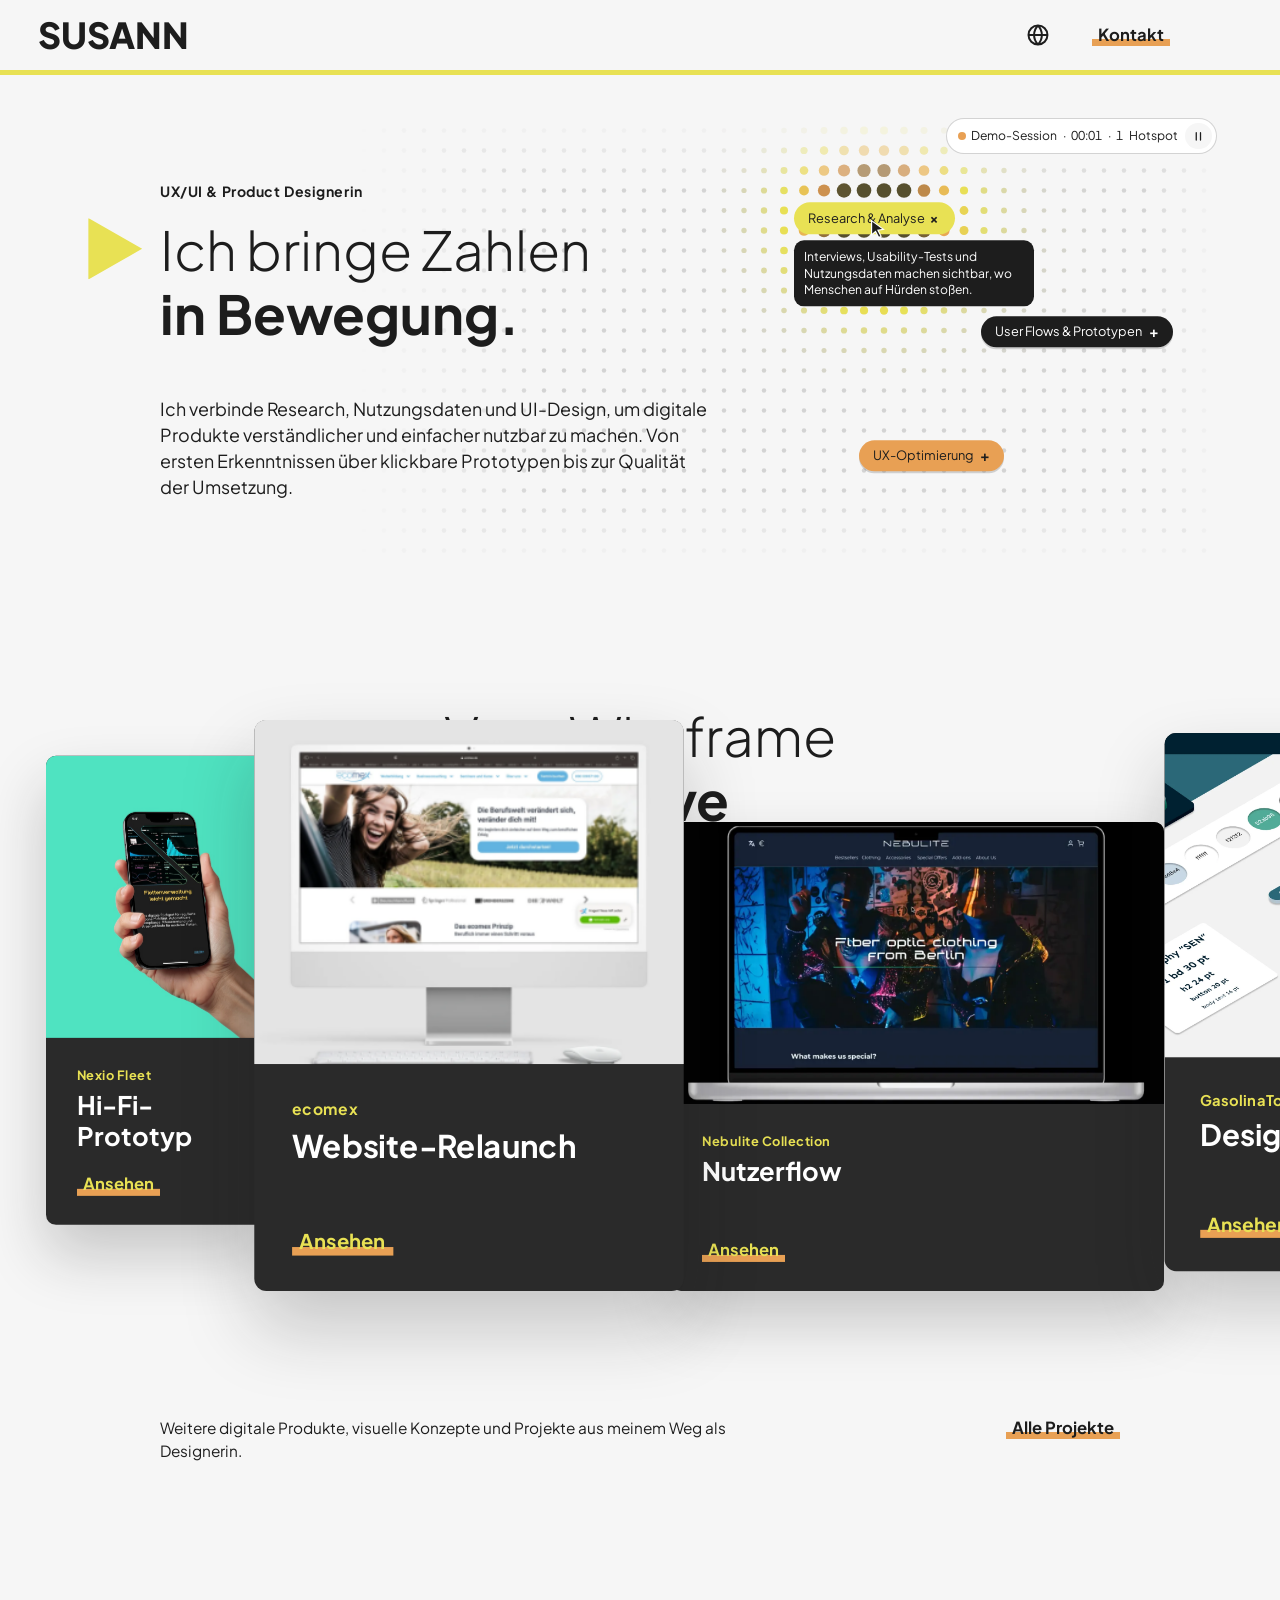
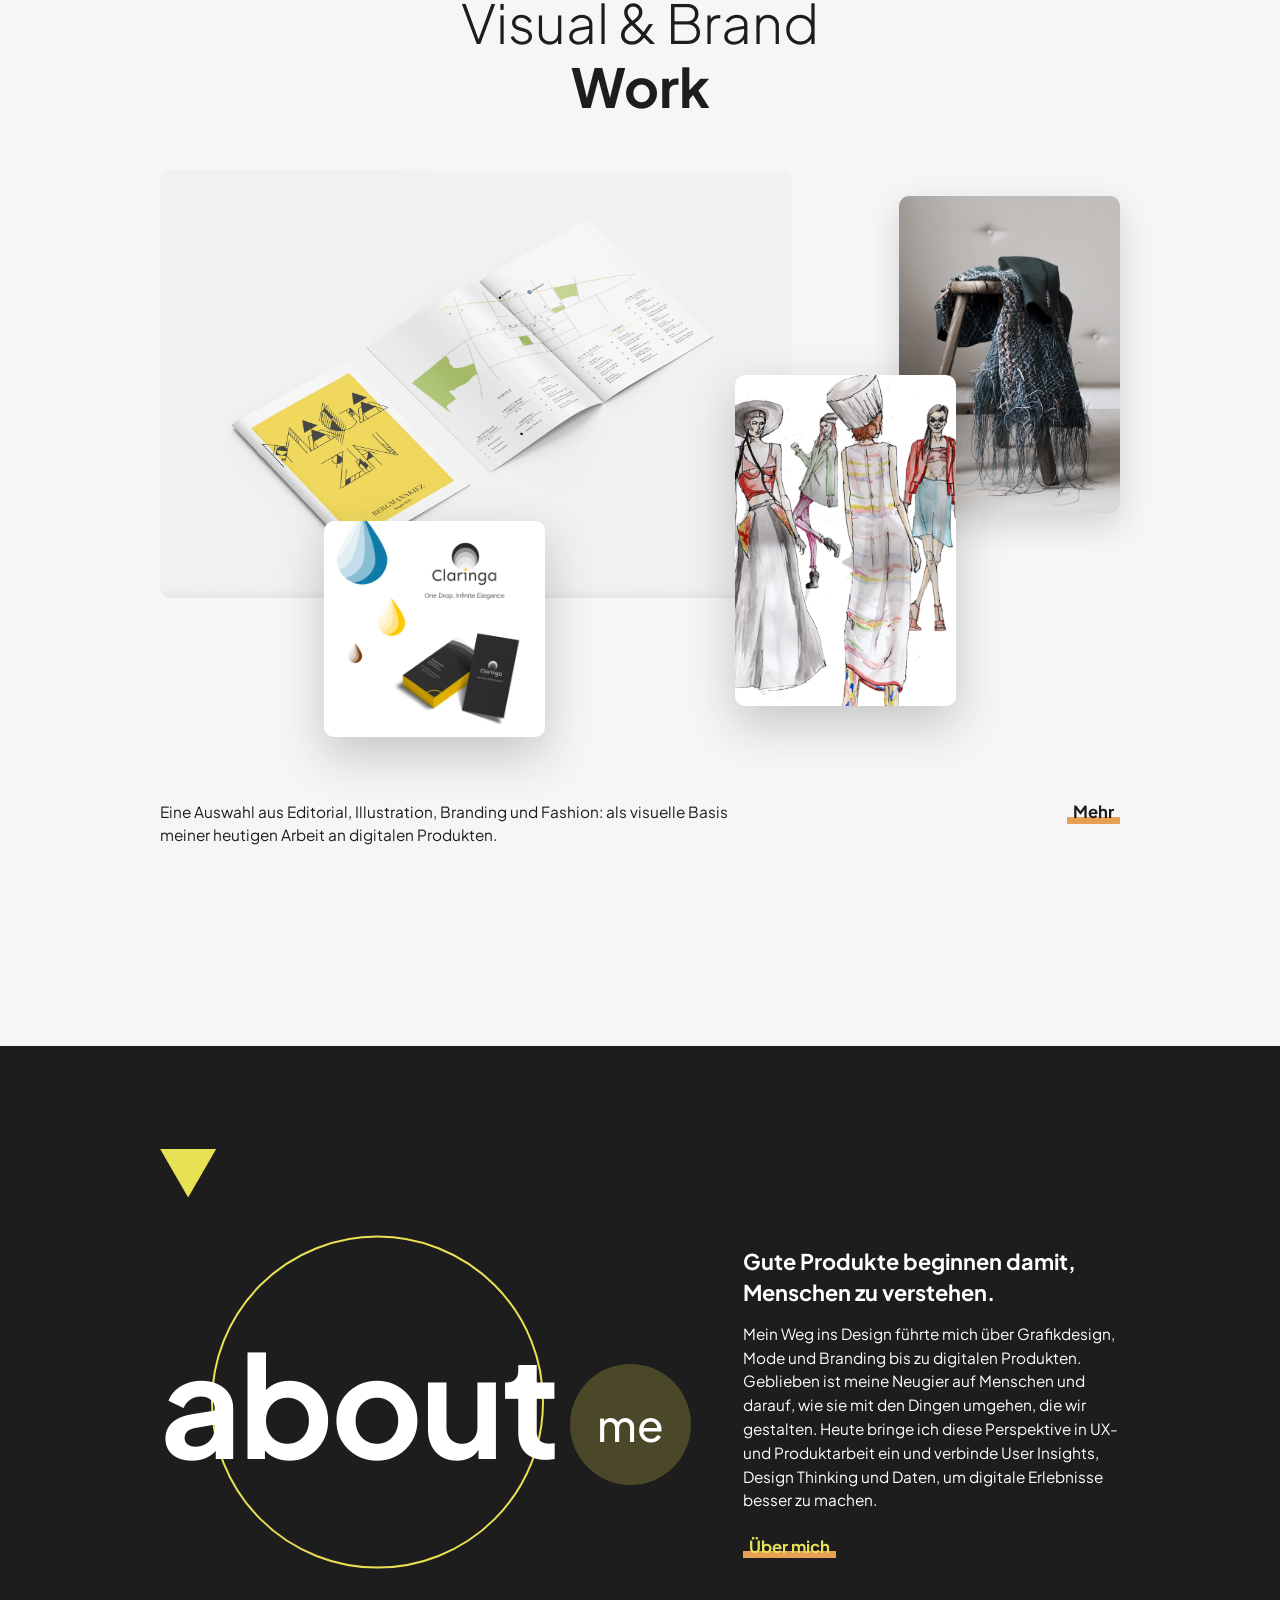
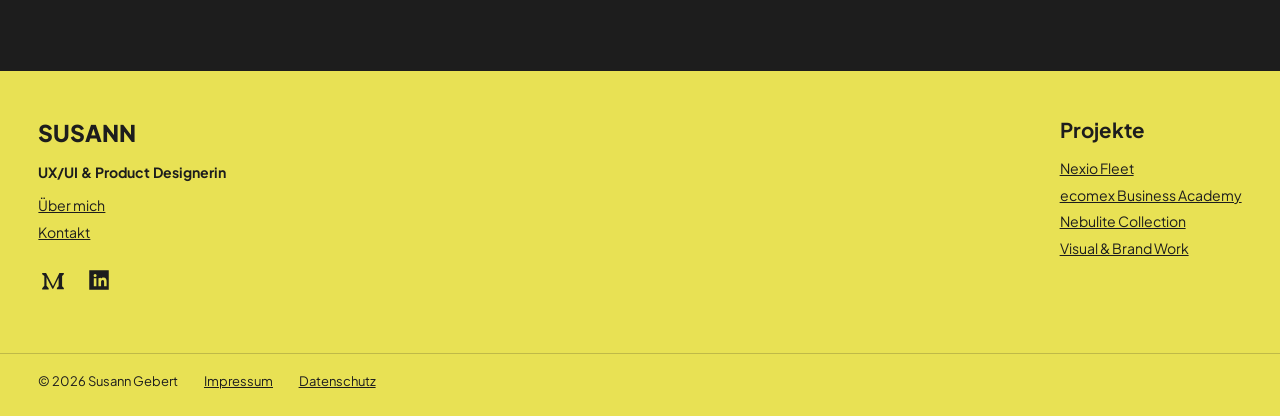
==== index.html @ bb84088d "Berufsbezeichnung: UX/UI & Product Designerin, neuer Hero-Text - "UX & Product Specialist" überall e" ====
<!DOCTYPE html>
<html lang="de">
<head>
<meta charset="utf-8">
<meta name="viewport" content="width=device-width, initial-scale=1, viewport-fit=cover">
<title data-i18n="meta.home.title">Susann Gebert | UX/UI &amp; Product Designerin</title>
<meta name="description" content="Portfolio von Susann Gebert, UX/UI &amp; Product Designerin in Berlin – mit Case Studies zu Research, UX/UI Design, Product Discovery und UX Quality." data-i18n-content="meta.home.desc">
<link rel="canonical" href="https://susanngebert.com/">
<!-- Social Sharing: Open Graph & Twitter Card. Die Texte wechseln mit der Sprache (js/i18n.js, "meta.*").
     Vorschaubild: images/og-image.jpg (Porträt, 1200 × 630 px – das Format, das LinkedIn & Co. erwarten). -->
<meta property="og:type" content="website">
<meta property="og:site_name" content="Susann Gebert">
<meta property="og:locale" content="de_DE" data-i18n-content="meta.locale">
<meta property="og:url" content="https://susanngebert.com/">
<meta property="og:title" content="Susann Gebert | UX/UI &amp; Product Designerin" data-i18n-content="meta.home.title">
<meta property="og:description" content="Portfolio von Susann Gebert, UX/UI &amp; Product Designerin in Berlin – mit Case Studies zu Research, UX/UI Design, Product Discovery und UX Quality." data-i18n-content="meta.home.desc">
<meta property="og:image" content="https://susanngebert.com/images/og-image.jpg">
<meta property="og:image:type" content="image/jpeg">
<meta property="og:image:width" content="1200">
<meta property="og:image:height" content="630">
<meta property="og:image:alt" content="Porträt von Susann Gebert" data-i18n-content="meta.image.alt">
<meta name="twitter:card" content="summary_large_image">
<meta name="twitter:title" content="Susann Gebert | UX/UI &amp; Product Designerin" data-i18n-content="meta.home.title">
<meta name="twitter:description" content="Portfolio von Susann Gebert, UX/UI &amp; Product Designerin in Berlin – mit Case Studies zu Research, UX/UI Design, Product Discovery und UX Quality." data-i18n-content="meta.home.desc">
<meta name="twitter:image" content="https://susanngebert.com/images/og-image.jpg">
<meta name="twitter:image:alt" content="Porträt von Susann Gebert" data-i18n-content="meta.image.alt">
<link rel="icon" href="favicon.svg?v=2" type="image/svg+xml">
<link rel="icon" href="favicon.ico?v=2" sizes="48x48">
<link rel="apple-touch-icon" href="apple-touch-icon.png">
<link rel="stylesheet" href="css/style.css?v=199">
<!-- Besucherstatistik: Umami (ohne Cookies), zählt nur auf susanngebert.com -->
<script defer src="https://cloud.umami.is/script.js" data-website-id="f222214b-0634-4848-a78e-f9d0a3985930" data-domains="susanngebert.com"></script>
</head>
<body>
<!-- Tastatur: erster Tab-Stopp, springt direkt zum Inhalt -->
<a class="skip-link" href="#main"><span data-only="de">Zum Inhalt springen</span><span data-only="en">Skip to content</span></a>

<!-- ================= HEADER ================= -->
<header class="topbar">
  <div class="wrap">
    <a class="logo" href="/">SUSANN</a>
    <div class="meta">
      <div class="lang" data-active="de">
        <button class="lang-toggle" type="button" aria-expanded="false" aria-controls="lang-menu" aria-label="Sprache wählen / Choose language">
          <svg viewBox="0 0 24 24" aria-hidden="true"><circle cx="12" cy="12" r="9.5"/><path d="M2.5 12h19M12 2.5c2.6 2.7 3.9 5.9 3.9 9.5s-1.3 6.8-3.9 9.5M12 2.5C9.4 5.2 8.1 8.4 8.1 12s1.3 6.8 3.9 9.5"/></svg>
        </button>
        <div class="lang-menu" id="lang-menu" hidden>
          <button type="button" data-lang="de" aria-pressed="true">DE</button>
          <button type="button" data-lang="en" aria-pressed="false">EN</button>
        </div>
      </div>
      <a class="meta-link btn-view" href="contact.html" data-i18n="nav.contact">Kontakt</a>
      <button class="burger" type="button" aria-controls="menu" aria-expanded="false" data-i18n-aria="nav.open" aria-label="Menü öffnen">
        <span></span><span></span><span></span>
      </button>
    </div>
  </div>
</header>

<main id="main" tabindex="-1">
  <!-- ================= HERO ================= -->
  <section class="wrap wrap-hero">
    <div class="hero">
      <div class="hero-text">
        <span class="tri-right hero-tri" aria-hidden="true"></span>
        <p class="hero-label" data-i18n="hero.label">UX/UI &amp; Product Designerin</p>
        <h1 class="hero-h1">
          <span class="hero-intro" data-i18n="hero.intro">Ich bringe Zahlen</span>
          <span class="hero-role" data-i18n-html="hero.role">in Bewegung.</span>
        </h1>
        <p class="hero-desc" data-i18n="hero.desc">Ich verbinde Research, Nutzungsdaten und UI-Design, um digitale Produkte verständlicher und einfacher nutzbar zu machen. Von ersten Erkenntnissen über klickbare Prototypen bis zur Qualität der Umsetzung.</p>
      </div>

      <!-- Hero-Grafik: Live-Heatmap mit drei Buttons (was ich mache), Hinweistexte per Hover/Fokus -->
      <figure class="hero-art hero-path hero-heat" id="hero-path">
        <!-- Live-Heatmap (js/hero-heatmap.js): Punkteraster erwärmt sich, wo die Maus verweilt -->
        <div class="hm" aria-hidden="true">
          <canvas></canvas>
          <svg class="hm-ghost" viewBox="0 0 20 24"><path d="M2 2l15 11-7 1.2 4 7.6-3 1.6-4-7.6L2 20z"/></svg>
        </div>
        <div class="hm-hud">
          <span class="hm-hud-text" aria-hidden="true"><span class="hm-rec"></span>
          <span class="hm-live"><span data-only="de">Deine Session · nicht gespeichert</span><span data-only="en">Your session · not stored</span></span><span class="hm-demo"><span data-only="de">Demo-Session</span><span data-only="en">Demo session</span></span>
          · <span class="hm-time">00:00</span> · <span class="hm-spots">0</span> <span class="hm-word">Hotspots</span></span>
          <!-- Demo anhalten / weiter / erneut abspielen (WCAG 2.2.2) -->
          <button class="hm-toggle" type="button">
            <svg class="hm-i-pause" viewBox="0 0 24 24" aria-hidden="true"><path d="M8 5v14M16 5v14"/></svg>
            <svg class="hm-i-play" viewBox="0 0 24 24" aria-hidden="true"><path d="M8 5l11 7-11 7z"/></svg>
            <span class="sr-only hm-l-pause"><span data-only="de">Demo anhalten</span><span data-only="en">Pause demo</span></span>
            <span class="sr-only hm-l-play"><span data-only="de">Demo abspielen</span><span data-only="en">Play demo</span></span>
          </button>
        </div>
        <figcaption>
          <span class="sr-only"><span data-only="de">Interaktive Heatmap, die zeigt, wo sich der Mauszeiger aufhält. Darin drei Bereiche, die beschreiben, was ich mache: Research &amp; Analyse, User Flows &amp; Prototypen, UX-Optimierung.</span><span data-only="en">Interactive heatmap showing where the cursor lingers, with three areas describing what I do: research &amp; analysis, user flows &amp; prototypes, UX optimisation.</span></span>
          <ul class="hp-steps">
            <li data-x=".1" data-y=".22"><button type="button" class="hp-pill" aria-describedby="hp-tip-1"><span data-only="de">Research &amp; Analyse</span><span data-only="en">Research &amp; Analysis</span></button>
              <span class="hp-tip" id="hp-tip-1" role="tooltip"><span data-only="de">Interviews, Usability-Tests und Nutzungsdaten machen sichtbar, wo Menschen auf Hürden stoßen.</span><span data-only="en">Interviews, usability tests and usage data reveal where people run into obstacles.</span></span></li>
            <li data-x=".5" data-y=".48"><button type="button" class="hp-pill" aria-describedby="hp-tip-2"><span data-only="de">User Flows &amp; Prototypen</span><span data-only="en">User Flows &amp; Prototypes</span></button>
              <span class="hp-tip" id="hp-tip-2" role="tooltip"><span data-only="de">Ich übersetze Erkenntnisse in klare Abläufe und klickbare Prototypen, die sich testen lassen.</span><span data-only="en">I turn insights into clear flows and clickable prototypes that can be tested.</span></span></li>
            <li data-x=".24" data-y=".76"><button type="button" class="hp-pill" aria-describedby="hp-tip-3"><span data-only="de">UX-Optimierung</span><span data-only="en">UX Optimisation</span></button>
              <span class="hp-tip" id="hp-tip-3" role="tooltip"><span data-only="de">Ich entwickle gezielte Verbesserungen und prüfe ihre Wirkung mit Feedback und Daten.</span><span data-only="en">I develop targeted improvements and check their impact with feedback and data.</span></span></li>
          </ul>
        </figcaption>
      </figure>
    </div>
  </section>

  <!-- ================= PROJEKTE: Karussell (js/scroll-intro.js) =================
       Ausschnitte aus allen Projekten, gemischt nach Format und Reifegrad (Wireframe, Prototyp, live).
       Alle Bilder gleich hoch, die Breite folgt dem Format: sm-tall (App), sm-mid, sm-wide (Website, Dashboard).
       Die Karten kommen versetzt herein und richten sich beim Scrollen in einer Linie aus,
       danach erscheinen die Pfeile links und rechts der Überschrift. Ganze Karte führt zur Case Study (js/main.js).
       Videos (videos/*.mp4, ohne Ton) laufen mit Maus beim Hovern, auf Touch-Geräten solange die Karte zu sehen ist; die übrigen Standbilder werden nach und nach durch Loops ersetzt. -->
  <section class="sm" aria-labelledby="sm-title">
    <div class="sm-top">
      <button class="sm-btn sm-prev" type="button"><span class="sr-only"><span data-only="de">Zurück</span><span data-only="en">Back</span></span></button>
      <h2 class="sm-head" id="sm-title">
        <span class="si-light"><span data-only="de">Vom Wireframe</span><span data-only="en">From wireframe</span></span>
        <span class="si-strong"><span data-only="de">bis live</span><span data-only="en">to live</span></span>
      </h2>
      <button class="sm-btn sm-next" type="button"><span class="sr-only"><span data-only="de">Weiter</span><span data-only="en">Next</span></span></button>
    </div>
    <ul class="sm-track" aria-label="Projekte" data-i18n-aria="more.list">
      <!-- 1 Nexio: App, hifi -->
      <li class="sm-tile sm-tall">
        <img class="sm-pic" src="images/nexio-outcome.jpg" width="1637" height="1125" loading="lazy" style="object-position:53% 50%" alt="Hand hält ein Smartphone mit dem Nexio-Onboarding-Screen „Flottenverwaltung leicht gemacht“" data-i18n-alt="sm.nexioApp">
        <div class="sm-body">
          <p class="sm-eyebrow">Nexio Fleet</p>
          <h3><span data-only="de">Hi-Fi-Prototyp</span><span data-only="en">Hi-fi prototype</span></h3>
          <a class="btn-view" href="cs-nexio.html" data-i18n="cta.view">Ansehen</a>
        </div>
      </li>
      <!-- 2 ecomex: Website-Relaunch, live -->
      <li class="sm-tile sm-mid">
        <img class="sm-pic" src="images/ecomex-relaunch-after.webp" width="1500" height="1200" loading="lazy" data-wipe="images/ecomex-relaunch-before.webp" alt="ecomex-Website auf einem Monitor: die alte Seite verwandelt sich Pixel für Pixel in die neue" data-i18n-alt="sm.ecomexWeb">
        <div class="sm-body">
          <p class="sm-eyebrow">ecomex</p>
          <h3><span data-only="de">Website-Relaunch</span><span data-only="en">Website relaunch</span></h3>
          <a class="btn-view" href="ecomex.html" data-i18n="cta.view">Ansehen</a>
        </div>
      </li>
      <!-- 3 Nebulite: Flow Startseite → Produkt (später Video) -->
      <li class="sm-tile sm-wide">
        <video class="sm-pic" src="videos/nebulite-flow.mp4" poster="videos/nebulite-flow.webp" width="1280" height="816" muted loop playsinline preload="none" aria-label="Klick durch den neuen Nebulite-Shop: von der Startseite über die Kategorie zur Produktseite" data-i18n-aria="sm.nebuliteFlow"></video>
        <div class="sm-body">
          <p class="sm-eyebrow">Nebulite Collection</p>
          <h3><span data-only="de">Nutzerflow</span><span data-only="en">User flow</span></h3>
          <a class="btn-view" href="cs-e-commerce.html" data-i18n="cta.view">Ansehen</a>
        </div>
      </li>
      <!-- 4 GasolinaToday: Designsystem -->
      <li class="sm-tile sm-mid">
        <img class="sm-pic" src="images/gasolina-style-tile.webp" width="2000" height="1153" loading="lazy" style="object-position:62% 50%" alt="Style Tile des GasolinaToday-Designsystems: Farben, Typografie, Buttons und Navigation" data-i18n-alt="sm.gasolinaDs">
        <div class="sm-body">
          <p class="sm-eyebrow">GasolinaToday</p>
          <h3><span data-only="de">Designsystem</span><span data-only="en">Design system</span></h3>
          <a class="btn-view" href="cs-mobile-app.html" data-i18n="cta.view">Ansehen</a>
        </div>
      </li>
      <!-- 5 Nexio: Dashboard, Frühkonzept -->
      <li class="sm-tile sm-wide">
        <img class="sm-pic" src="images/nexio-dashboard-canvas.webp" width="1022" height="584" loading="lazy" alt="Frühes Dashboard-Konzept für Nexio: verknüpfte Frames und Flows im Prototyping-Tool" data-i18n-alt="sm.nexioDash">
        <div class="sm-body">
          <p class="sm-eyebrow">Nexio Fleet</p>
          <h3><span data-only="de">Dashboard-Konzept</span><span data-only="en">Dashboard concept</span></h3>
          <a class="btn-view" href="cs-nexio.html" data-i18n="cta.view">Ansehen</a>
        </div>
      </li>
      <!-- 6 Airbnb: Papierprototyp (später Video) -->
      <li class="sm-tile sm-mid">
        <video class="sm-pic" src="videos/airbnb-paper.mp4" poster="videos/airbnb-paper.webp" width="1280" height="720" muted loop playsinline preload="none" style="object-position:58% 50%" aria-label="Test mit dem Papierprototyp des Airbnb-Dashboards: eine neue Ansicht wird über das Dashboard gelegt" data-i18n-aria="sm.airbnbPaper"></video>
        <div class="sm-body">
          <p class="sm-eyebrow">Airbnb Earnings</p>
          <h3><span data-only="de">Papierprototyp</span><span data-only="en">Paper prototype</span></h3>
          <a class="btn-view" href="cs-dashboard.html" data-i18n="cta.view">Ansehen</a>
        </div>
      </li>
      <!-- 7 ecomex: 60-Sekunden-Bewerbung (Funnel) -->
      <li class="sm-tile sm-tall">
        <video class="sm-pic" src="videos/ecomex-funnel.mp4" poster="videos/ecomex-funnel.webp" width="704" height="1590" muted loop playsinline preload="none" style="object-position:50% 66%" aria-label="Klickprototyp der 60-Sekunden-Bewerbung: Eigenschaften wählen, Danke-Seite, Termin buchen" data-i18n-aria="sm.ecomexFunnel"></video>
        <div class="sm-body">
          <p class="sm-eyebrow">ecomex</p>
          <h3><span data-only="de">Bewerbungs&shy;funnel</span><span data-only="en">Application funnel</span></h3>
          <a class="btn-view" href="ecomex.html" data-i18n="cta.view">Ansehen</a>
        </div>
      </li>
      <!-- 8 Nebulite: vorher / nachher -->
      <li class="sm-tile sm-mid">
        <img class="sm-pic" src="images/nebulite-product-page.webp" width="1498" height="989" loading="lazy" alt="Nebulite-Produktseite vorher und nachher auf je zwei Laptops" data-i18n-alt="sm.nebuliteBA">
        <div class="sm-body">
          <p class="sm-eyebrow">Nebulite Collection</p>
          <h3><span data-only="de">Vorher-Nachher</span><span data-only="en">Before &amp; after</span></h3>
          <a class="btn-view" href="cs-e-commerce.html" data-i18n="cta.view">Ansehen</a>
        </div>
      </li>
      <!-- Bewerbungsradar kommt hier als letzte Karte dazu, sobald das Projekt live ist -->
    </ul>
    <!-- Weg zu allen Projekten: als Zeile unter der Reihe (wie bei Visual & Brand Work), damit man ihn nicht erst am Ende des Karussells findet -->
    <div class="vw-foot sm-foot">
      <p data-i18n="cur.desc">Weitere digitale Produkte, visuelle Konzepte und Projekte aus meinem Weg als Designerin.</p>
      <a class="btn-view" href="all-projects.html" data-i18n="cta.all">Alle Projekte</a>
    </div>
  </section>

  <!-- ================= VISUAL & BRAND ================= -->
  <section class="wrap" id="work-projects">
    <div class="indent">
      <h2 class="sm-head sec-brand-head">
        <span class="si-light">Visual &amp; Brand</span>
        <span class="si-strong">Work</span>
      </h2>

      <!-- Collage wie auf der Seite "Visual & Brand Work": überlappende Bilder, je eines pro Bereich.
           Beim Hovern/Fokus hebt sich das Bild und die Bezeichnung erscheint (Touch: immer sichtbar). Jedes Bild führt zum passenden Abschnitt. -->
      <div class="vw">
        <div class="vc">
          <a class="vc-i vc-1" href="visual-brand-work.html#vb-s1">
            <img src="images/magazine-hero.webp?v=2" width="2000" height="1355" loading="lazy" alt="Modemagazin „Bergmannkiez“: Cover und aufgeklappte Doppelseite mit Stadtplan" data-i18n-alt="vb.magHero">
            <span class="vc-label"><span class="vc-no">01</span><span data-only="de">Editorial &amp; Print</span><span data-only="en">Editorial &amp; print</span></span>
          </a>
          <a class="vc-i vc-2" href="visual-brand-work.html#vb-s2">
            <img src="images/claringa-brand.webp" width="2000" height="1952" loading="lazy" alt="Claringa: Markenauftritt mit Logo, Visitenkarten und Bildwelt">
            <span class="vc-label"><span class="vc-no">02</span><span data-only="de">Marke &amp; Verpackung</span><span data-only="en">Brand &amp; packaging</span></span>
          </a>
          <a class="vc-i vc-3" href="visual-brand-work.html#vb-s3">
            <img src="images/hub-hero.webp" width="1200" height="1723" loading="lazy" alt="HUB: geknüpfte Jacke über einem Holzhocker" data-i18n-alt="vb.hubStool">
            <span class="vc-label"><span class="vc-no">03</span><span data-only="de">Mode, Material &amp; Konzept</span><span data-only="en">Fashion, material &amp; concept</span></span>
          </a>
          <a class="vc-i vc-4" href="visual-brand-work.html#vb-s4">
            <img src="images/sketch-four-looks.webp" width="600" height="900" loading="lazy" alt="Farbige Modezeichnungen von vier Looks" data-i18n-alt="vb.skFour">
            <span class="vc-label"><span class="vc-no">04</span><span data-only="de">Illustration &amp; Exploration</span><span data-only="en">Illustration &amp; exploration</span></span>
          </a>
        </div>
        <div class="vw-foot">
          <p data-i18n="brand.desc">Eine Auswahl aus Editorial, Illustration, Branding und Fashion: als visuelle Basis meiner heutigen Arbeit an digitalen Produkten.</p>
          <a class="btn-view" href="visual-brand-work.html" data-i18n="cta.more">Mehr</a>
        </div>
      </div>
    </div>
  </section>

  <!-- ================= ABOUT ================= -->
  <section class="about">
    <div class="wrap">
      <span class="tri-down about-tri" aria-hidden="true"></span>
      <div class="about-box">
      <div class="about-mark">
        <div class="about-word" aria-label="about me">
          <span class="ring" aria-hidden="true"></span>
          <span class="a" aria-hidden="true">about</span>
          <span class="me" aria-hidden="true">me</span>
        </div>
      </div>
      <div class="about-text">
        <h3 data-i18n="about.head">Gute Produkte beginnen damit, Menschen zu verstehen.</h3>
        <p data-i18n="about.desc">Mein Weg ins Design führte mich über Grafikdesign, Mode und Branding bis zu digitalen Produkten. Geblieben ist meine Neugier auf Menschen und darauf, wie sie mit den Dingen umgehen, die wir gestalten. Heute bringe ich diese Perspektive in UX- und Produktarbeit ein und verbinde User Insights, Design Thinking und Daten, um digitale Erlebnisse besser zu machen.</p>
        <a class="btn-view" href="about.html" data-i18n="cta.about">Über mich</a>
      </div>
      </div>
    </div>
  </section>
</main>

<!-- ================= FOOTER ================= -->
<footer class="footer">
  <div class="wrap">
    <div>
      <div class="name">SUSANN</div>
      <div class="role" data-i18n="hero.label">UX/UI &amp; Product Designerin</div>
      <ul class="small footer-nav">
        <li><a href="about.html" data-i18n="footer.about">Über mich</a></li>
        <li><a href="contact.html" data-i18n="footer.contact">Kontakt</a></li>
      </ul>
      <div class="social">
        <a href="https://medium.com/@susann.gebert" target="_blank" rel="noopener" data-umami-event="Medium-Klick" aria-label="Medium">
          <svg viewBox="0 0 24 24"><path d="M2 5.5h3.6l6.4 12.2L17.9 5.5H22v1.2l-1.6 1.5v9.6l1.6 1.5v1.2h-6.4v-1.2l1.6-1.5V9.9l-5 10.1h-.8L6 9.4v7.9l2 2.2v1.2H2v-1.2l2-2.2V8.3L2 6.7z"/></svg>
        </a>
        <a href="https://www.linkedin.com/in/susann-gebert-11679b240" target="_blank" rel="noopener" data-umami-event="LinkedIn-Klick" aria-label="LinkedIn">
          <svg viewBox="0 0 24 24"><path d="M3 3h18v18H3zm4.2 7.3v7.5h2.4v-7.5zm1.2-3.8a1.4 1.4 0 1 0 0 2.8 1.4 1.4 0 0 0 0-2.8zm3.1 3.8v7.5h2.4v-3.9c0-1 .2-2 1.5-2s1.3 1.2 1.3 2.1v3.8H19v-4.3c0-2.1-.5-3.7-2.9-3.7-1.2 0-2 .6-2.3 1.2v-1z" fill-rule="evenodd"/></svg>
        </a>
      </div>
    </div>
    <div>
      <h2 data-i18n="projects.title">Projekte</h2>
      <ul class="small">
        <li><a href="cs-nexio.html">Nexio Fleet</a></li>
        <li><a href="ecomex.html">ecomex Business Academy</a></li>
        <li><a href="cs-e-commerce.html">Nebulite Collection</a></li>
        <li><a href="visual-brand-work.html">Visual &amp; Brand Work</a></li>
      </ul>
    </div>
  </div>
  <div class="wrap footer-legal">
    <span>© 2026 Susann Gebert</span>
    <a href="impressum.html" data-i18n="footer.imprint">Impressum</a>
    <a href="datenschutz.html" data-i18n="footer.privacy">Datenschutz</a>
  </div>
</footer>

<!-- ================= BURGER-MENÜ ================= -->
<div class="menu" id="menu" role="dialog" aria-modal="true" aria-label="Navigation">
  <svg class="menu-deco" viewBox="0 0 1280 728" preserveAspectRatio="xMidYMid slice" aria-hidden="true">
    <g fill="none" stroke="rgba(255,255,255,.35)" stroke-width="3">
      <circle cx="205" cy="200" r="580"/>
      <circle cx="165" cy="284" r="110"/>
      <polygon points="876,622 928,622 902,666"/>
    </g>
    <circle cx="218" cy="315" r="20" fill="rgba(255,255,255,.35)"/>
    <defs>
      <pattern id="dotp" width="36" height="36" patternUnits="userSpaceOnUse">
        <circle cx="12" cy="12" r="6" fill="rgba(255,255,255,.35)"/>
      </pattern>
    </defs>
    <rect x="0" y="433" width="144" height="236" fill="url(#dotp)"/>
  </svg>
  <div class="menu-top">
    <a class="menu-logo" href="/">SUSANN</a>
    <button class="menu-close" type="button">
      <span data-i18n="nav.close">Schließen</span>
      <svg viewBox="0 0 40 40" aria-hidden="true"><path d="M4 4l32 32M36 4L4 36" stroke="#1D1D1D" stroke-width="3.5"/></svg>
    </button>
  </div>
  <nav class="menu-nav">
    <div class="menu-row">
      <a href="/" aria-current="page"><span class="menu-no" aria-hidden="true">01</span><span data-i18n="menu.home">Home</span></a>
      <a href="all-projects.html"><span class="menu-no" aria-hidden="true">02</span><span data-i18n="menu.work">Projekte</span></a>
    </div>
    <div class="menu-row">
      <a href="visual-brand-work.html"><span class="menu-no" aria-hidden="true">03</span><span data-i18n="menu.visual">Visual &amp; Brand Work</span></a>
    </div>
    <div class="menu-row">
      <a href="about.html"><span class="menu-no" aria-hidden="true">04</span><span data-i18n="menu.about">Über mich</span></a>
      <a href="contact.html"><span class="menu-no" aria-hidden="true">05</span><span data-i18n="menu.contact">Kontakt</span></a>
    </div>
  </nav>
</div>

<script src="js/i18n.js?v=162"></script>
<script src="js/main.js?v=151"></script>
<script src="js/hero-heatmap.js?v=16"></script>
<script src="js/scroll-intro.js?v=24"></script>
</body>
</html>
---- css/style.css ----
/* Plus Jakarta Sans – variable Schrift, deckt die Stärken 200–800 ab (SIL Open Font License, siehe fonts/PlusJakartaSans-OFL.txt) */
@font-face{font-family:'Plus Jakarta Sans';src:url('../fonts/PlusJakartaSans-Variable.woff2') format('woff2'),url('../fonts/PlusJakartaSans-VariableFont_wght.ttf') format('truetype');font-weight:200 800;font-style:normal;font-display:swap}
/* =========================================================
   DESIGN TOKENS – hier änderst du Farben, Schrift & Maße
   ========================================================= */
:root{
  --bright-yellow:#E8E154;
  --light-black:#1D1D1D;
  --bg:#F6F6F6;
  --grey:#D3D3D3;
  --light-blue:#54BDE8;
  --orange:#E8A054;
  --dark-yellow:#E8C054;
  --white:#FFFFFF;
  --olive:#4A4829;           /* Kreis hinter "me" */

  --font:'Plus Jakarta Sans',system-ui,-apple-system,'Segoe UI',sans-serif;

  --hero-w:90%;              /* Breite Hero-Bereich */
  --content-w:75%;           /* Breite Inhalt ab "Projekte" */
  --side:clamp(16px,3vw,48px);
  --indent:15%;              /* linker Einzug der Inhalte (HEY-Spalte) */
  --radius:10px;
  --gap:clamp(16px,1.8vw,24px);
  --line:5px;                /* Stärke der gelben Linien */
  --line-sec:3px;            /* Linie unter Section-Überschriften dünner, damit gezeichnete Linien (data-scribble) der Akzent bleiben */

  color-scheme:light;
  box-sizing:border-box;
  padding-top:env(safe-area-inset-top,0px);
  padding-bottom:env(safe-area-inset-bottom,0px);
  background:var(--bg);
}
html{scroll-padding-top:calc(env(safe-area-inset-top,0px) + 90px);scroll-behavior:smooth}
*,*::before,*::after{box-sizing:inherit;margin:0;padding:0}
body{background:var(--bg);color:var(--light-black);font-family:var(--font);font-size:18px;line-height:1.45;-webkit-font-smoothing:antialiased;overflow-x:clip}
html{overflow-x:clip}
img{max-width:100%;display:block}
a{color:inherit}
button{font:inherit;color:inherit;background:none;border:0;cursor:pointer}
/* "Zum Inhalt springen": unsichtbar, bis jemand mit Tab darauf landet */
.skip-link{position:fixed;left:12px;top:12px;z-index:200;padding:10px 16px;border-radius:6px;background:var(--light-black);color:var(--white);font-weight:700;text-decoration:none;transform:translateY(calc(-100% - 24px))}
.skip-link:focus{transform:none}
main:focus,main:focus-visible{outline:none;box-shadow:none}   /* Sprungziel – bekommt Fokus nur programmatisch, kein Rahmen um den ganzen Inhalt */
/* Fokus (nur Tastatur): innen dunkler Ring, außen gelber – sichtbar auf hellem Grund, auf Gelb und auf Schwarz (WCAG 1.4.11) */
:focus-visible{outline:3px solid var(--bright-yellow);outline-offset:2px;box-shadow:0 0 0 2px var(--light-black);border-radius:2px}

.wrap{width:var(--content-w);margin:0 auto}
.wrap-hero{width:var(--hero-w)}
.indent{margin-left:0}   /* Inhalt zentriert: gleiche Abstände links & rechts */

/* ---------- Dreiecke ---------- */
.tri-right{width:clamp(34px,5.5vw,80px);height:clamp(38px,6.3vw,92px);background:var(--bright-yellow);clip-path:polygon(0 0,100% 50%,0 100%);flex:none}
.tri-down{width:clamp(20px,2.5vw,36px);height:clamp(17px,2.2vw,31px);background:var(--bright-yellow);clip-path:polygon(0 0,100% 0,50% 100%);flex:none}

/* ---------- Header / Meta-Navi ---------- */
.topbar{position:sticky;top:0;z-index:50;border-bottom:var(--line) solid var(--bright-yellow);background:var(--bg);padding-top:env(safe-area-inset-top,0px);margin-top:calc(-1 * env(safe-area-inset-top,0px))}
.topbar .wrap{width:auto;padding:0 clamp(16px,3vw,40px);display:flex;align-items:center;justify-content:space-between;height:clamp(60px,5.5vw,80px)}
.logo{font-weight:900;font-size:clamp(24px,2.8vw,40px);letter-spacing:-.01em;text-decoration:none}
.meta{display:flex;align-items:center;gap:clamp(28px,3vw,48px)}
.meta-link{font-size:clamp(14px,1.2vw,18px);text-decoration:none}
.meta-link:hover{text-decoration:underline}
.meta-link.btn-view{color:var(--light-black);align-self:center}   /* "Kontakt" als View-Button */
.meta-link.btn-view:hover{text-decoration:none}
.burger{width:clamp(28px,2.6vw,38px);height:clamp(22px,2vw,28px);display:flex;flex-direction:column;justify-content:space-between;padding:4px 0}
.burger span{display:block;height:3px;background:var(--light-black)}

/* Sprachumschalter */
/* Sprachwahl: Globus-Icon, Klick öffnet DE / EN */
.lang{position:relative;display:flex}
.lang-toggle{display:grid;place-items:center;width:clamp(28px,2.4vw,36px);height:clamp(28px,2.4vw,36px);color:var(--light-black);border-radius:50%;transition:background .2s ease}
.lang-toggle:hover,.lang-toggle[aria-expanded="true"]{background:rgba(29,29,29,.08)}
.lang-toggle svg{width:78%;height:78%;fill:none;stroke:currentColor;stroke-width:2}   /* ca. 2,25px am Desktop */
.lang-menu{position:absolute;top:calc(100% + 10px);right:50%;transform:translateX(50%);display:flex;flex-direction:column;gap:2px;background:var(--light-black);border-radius:var(--radius);padding:8px;box-shadow:0 12px 32px rgba(29,29,29,.2);z-index:60}
.lang-menu[hidden]{display:none}
.lang-menu button{position:relative;min-width:72px;padding:8px 14px 8px 28px;text-align:left;font-size:clamp(14px,1.1vw,16px);color:var(--white);border-radius:6px}
.lang-menu button:hover,.lang-menu button:focus-visible{background:rgba(255,255,255,.1)}
/* gewählte Sprache: gelbes Dreieck davor */
.lang-menu button[aria-pressed="true"]::before{content:"";position:absolute;left:12px;top:50%;width:.5em;height:.6em;background:var(--bright-yellow);clip-path:polygon(0 0,100% 50%,0 100%);transform:translateY(-50%)}

/* ---------- Hero ---------- */
/* 1. Spalte = Abstand zwischen Hero-Breite (90 %) und Inhaltsbreite (75 %) → Text bündig mit der Linie unter "Projekte" */
.hero{display:grid;grid-template-columns:7.5vw minmax(0,1fr) minmax(0,.8fr);grid-template-areas:". text art";align-items:center;padding:clamp(60px,6.95vw,100px) 0 clamp(20px,3vw,48px)}   /* oben ca. 100px Luft (Desktop) */
.hero-text{grid-area:text;align-self:end;position:relative;padding-right:clamp(16px,3vw,48px)}
/* Gelbes Dreieck links vor dem Text, zeigt auf "Ich bin Susann" */
.hero-h1{position:relative;font-weight:inherit}
.hero-label{font-size:clamp(13px,1.1vw,16px);line-height:1.4;font-weight:700;letter-spacing:.04em;margin-bottom:clamp(10px,1.2vw,18px)}
/* Dreieck steht vor dem Label im HTML; am Desktop absolut auf Höhe von "Ich bin Susann" (Label-Höhe + Abstand + halbe Zeile) */
.hero-tri{position:absolute;right:calc(100% + clamp(10px,1.4vw,20px));top:calc(clamp(13px,1.1vw,16px) * 1.4 + clamp(10px,1.2vw,18px) + clamp(26px,4.2vw,60px) * .6);transform:translateY(-50%);width:clamp(28px,4.2vw,60px);height:clamp(32px,4.8vw,69px)}
.hero-intro{display:block;font-weight:300;font-size:clamp(26px,4.2vw,60px);line-height:1.2}
/* feste Höhe + kein Umbruch → kein Layout Shift bei unterschiedlich langen Begriffen */
.hero-role{display:block;font-weight:700;font-size:clamp(26px,4.2vw,60px);line-height:1.2}
.hero-desc{font-size:clamp(16px,1.4vw,21px);max-width:44ch;margin-top:50px}   /* Abstand Tipp-Animation → Text */
.hero-art{grid-area:art;width:100%;height:auto;max-width:620px;justify-self:end}
/* Porträt + Linie im Hero (js/hero-path.js): Figur im Kreis, Linie läuft herum, Labels mit Hinweistext */
.hero-path{position:relative;margin:0;aspect-ratio:720/680;overflow:visible;max-width:700px}
.hero-path>svg{display:block;width:100%;height:100%;overflow:visible}
.hp-sun{fill:var(--bright-yellow)}
#hp-dots circle{fill:var(--light-black)}
.hp-line{fill:none;stroke:var(--light-black);stroke-width:3;stroke-linecap:round;stroke-linejoin:round;stroke-dasharray:1 99999}
.hp-pen{fill:var(--bright-yellow);stroke:var(--light-black);stroke-width:2.5}
.hp-steps{list-style:none;position:absolute;inset:0;font-size:clamp(11px,1vw,15px);visibility:hidden}
.hero-path.is-ready .hp-steps{visibility:visible}
.hp-steps li{position:absolute;left:0;transform:translateY(-50%) scale(.6);opacity:0;transition:opacity .3s,transform .45s cubic-bezier(.3,1.6,.5,1);outline:none;z-index:1}
.hp-steps li.is-on{opacity:1;transform:translateY(-50%)}
.hp-pill{display:flex;align-items:center;gap:.5em;white-space:nowrap;padding:.5em 1.1em;border-radius:999px;background:var(--bright-yellow);color:var(--light-black);cursor:help;transition:box-shadow .2s}
/* kleines "+" signalisiert: hier gibt es mehr zu lesen; dreht sich beim Aufklappen zum "×" */
.hp-pill::after{content:"+";font-weight:700;font-size:1.15em;line-height:1;transition:transform .25s}
.hp-steps li:is(:hover,:focus-within,.is-peek,.is-open):not(.is-dismissed) .hp-pill::after{transform:rotate(45deg)}
.hp-steps li:nth-child(2) .hp-pill{background:var(--light-black);color:var(--white)}
.hp-steps li:nth-child(3) .hp-pill{background:var(--orange)}
.hp-steps li:hover .hp-pill{box-shadow:0 0 0 2px var(--light-black)}
/* Hinweistext: klappt unter dem Label auf, auf der rechten Seite rechtsbündig */
.hp-tip{position:absolute;top:calc(100% + 8px);left:0;width:max-content;max-width:min(240px,60vw);padding:.7em .9em;border-radius:var(--radius);background:var(--light-black);color:var(--white);font-size:.95em;line-height:1.35;white-space:normal;opacity:0;transform:translateY(-4px);pointer-events:none;transition:opacity .2s,transform .2s}
.hp-steps li[data-side="right"] .hp-tip{left:auto;right:0}
.hp-steps li[data-v="up"] .hp-tip{top:auto;bottom:calc(100% + 8px);transform:translateY(4px)}
.hp-steps li:is(:hover,:focus-within,.is-peek,.is-open){z-index:4}   /* offener Hinweistext liegt über dem Session-Label (z-index 3) */
.hp-steps li:is(:hover,:focus-within,.is-peek,.is-open):not(.is-dismissed) .hp-tip{opacity:1;transform:none}   /* .is-open = angetippt (Touch), .is-dismissed = mit Esc geschlossen */
@media (prefers-reduced-motion:reduce){.hp-steps li,.hp-tip{transition:none}}

/* Live-Heatmap im Hero (js/hero-heatmap.js): runde Punktefläche innerhalb der Linie, Session-Label unten links */
.hero-path>svg{pointer-events:none}
.hm{position:absolute;left:19.4%;top:13.2%;width:66.7%;height:70.6%;border-radius:50%;overflow:hidden}
.hm canvas{display:block;width:100%;height:100%}
.hm-ghost{position:absolute;left:0;top:0;width:16px;height:19px;margin:-2px 0 0 -2px;fill:var(--light-black);stroke:var(--white);stroke-width:1.5;pointer-events:none;z-index:5;transition:opacity .4s}
/* Variante ohne Kreis: Raster füllt die ganze Fläche, Labels sind Buttons darin */
.hero-heat .hm{left:0;top:0;width:100%;height:100%;border-radius:0;overflow:visible;pointer-events:none}   /* left/width setzt js/hero-heatmap.js, damit das Raster hinter die Überschrift reicht */
.hero-heat .hm-hud{left:auto;right:0;top:0;bottom:auto;z-index:3}   /* Session-Label + Play/Pause oben rechts */
.hero:has(.hero-heat){padding-top:clamp(28px,3.4vw,52px)}   /* Startseite: Hero höher, damit unten Luft bis zu den angeschnittenen Projektkarten bleibt */
.hero:has(.hero-heat) .hero-text{align-self:center}   /* Überschrift mittig zur Heatmap statt unten bündig → rutscht nach oben */
.hero-heat .hp-steps{pointer-events:none}   /* Liste deckt die ganze Fläche ab – nur die Buttons selbst sind klickbar, sonst wäre der Pause-Knopf verdeckt */
.hero-heat .hp-steps li{pointer-events:auto}
.hero:has(.hero-heat) .hero-text{z-index:1}   /* Überschrift liegt über dem Raster */
.hero-heat .hp-pill{box-shadow:0 2px 0 rgba(29,29,29,.18);transition:box-shadow .2s,transform .15s}
.hero-heat .hp-steps li.is-pressed .hp-pill{transform:translateY(2px);box-shadow:0 0 0 rgba(29,29,29,.18)}
.hm-hud{position:absolute;left:0;bottom:2%;display:flex;align-items:center;gap:.6em;padding:.3em .35em .3em .9em;border-radius:999px;background:var(--white);box-shadow:0 0 0 1px var(--grey);font-size:clamp(11px,.95vw,14px);white-space:nowrap;font-variant-numeric:tabular-nums}
.hm-rec{width:8px;height:8px;border-radius:50%;background:var(--orange);animation:hm-pulse 1.4s ease-in-out infinite}
@keyframes hm-pulse{50%{opacity:.25}}
.hm-hud-text{display:flex;align-items:center;gap:.45em}
/* Pause/Play: nur das Icon + Label zum aktuellen Zustand; Aufnahmepunkt pulsiert nur, solange etwas läuft */
.hm-toggle{display:grid;place-items:center;width:2.2em;height:2.2em;border-radius:50%;background:var(--bg);flex:none}
.hm-toggle:hover{background:var(--grey)}
.hm-toggle svg{width:1.05em;height:1.05em;fill:none;stroke:var(--light-black);stroke-width:2.4;stroke-linecap:round;stroke-linejoin:round}
.hm-toggle .hm-i-play path{fill:var(--light-black)}
.hm-toggle>*{display:none}
.hero-heat:not([data-demo="paused"]):not([data-demo="done"]) :is(.hm-i-pause,.hm-l-pause),
.hero-heat:is([data-demo="paused"],[data-demo="done"]) :is(.hm-i-play,.hm-l-play){display:block}
.hero-heat:is([data-demo="paused"],[data-demo="done"]):not(.is-live) .hm-rec{animation:none;opacity:.35}
.hm-live{display:none}
.is-live .hm-live{display:inline}
.is-live .hm-demo{display:none}
@media (prefers-reduced-motion:reduce){.hm-rec{animation:none}.hm-toggle{display:none}}

/* Blindzeichnung im Hero (js/hero-draw.js): eine Linie, Kamera fährt mit, Stationen als Label unten links */
.hero-draw{position:relative;margin:0;aspect-ratio:1400/1320}
.hero-draw>svg{display:block;width:100%;height:100%;overflow:hidden}
.hd-line{fill:none;stroke:var(--light-black);stroke-width:7;stroke-linecap:round;stroke-linejoin:round}
.hd-pen{fill:var(--bright-yellow);stroke:var(--light-black);stroke-width:4;transition:opacity .4s}
.hero-draw.is-done .hd-pen{opacity:0}
.hd-steps{list-style:none;position:absolute;left:0;top:0;height:2.4em;font-size:clamp(12px,1vw,15px)}
.hd-steps li{position:absolute;left:0;top:0;display:flex;align-items:center;gap:.6em;white-space:nowrap;padding:.45em 1em;border-radius:999px;background:var(--bright-yellow);color:var(--light-black);opacity:0;transform:translateY(-6px);transition:opacity .35s,transform .35s}
.hd-steps li:nth-child(2){background:var(--light-blue)}
.hd-steps li:nth-child(3){background:var(--light-black);color:var(--white)}
.hd-steps li:nth-child(4){background:var(--grey)}
.hd-steps li:nth-child(5){background:var(--orange)}
.hd-steps li.is-on{opacity:1;transform:none}
.hd-no{font-weight:700;font-size:.85em;opacity:.7}
.hd-toggle{position:absolute;right:0;top:0;display:grid;place-items:center;width:36px;height:36px;border-radius:50%;background:var(--white);box-shadow:0 0 0 1px var(--grey);opacity:.75;transition:opacity .2s}
.hd-toggle:hover,.hd-toggle:focus-visible{opacity:1}
.hd-toggle svg{width:16px;height:16px;fill:none;stroke:var(--light-black);stroke-width:2.2;stroke-linecap:round;stroke-linejoin:round}
.hd-toggle .hd-i-play path{fill:var(--light-black)}
/* je nach Zustand nur das passende Icon + Label */
.hd-toggle>*{display:none}
.hero-draw:is([data-state="playing"],[data-state="ready"]) :is(.hd-i-pause,.hd-l-pause),
.hero-draw[data-state="paused"] :is(.hd-i-play,.hd-l-play),
.hero-draw[data-state="done"] :is(.hd-i-replay,.hd-l-replay){display:block}
@media (prefers-reduced-motion:reduce){.hd-toggle{display:none}}

/* Große Überschriften: dünne erste Zeile, fette zweite (wie die Hero-Überschrift) */
.si-light{display:block;font-weight:300;font-size:clamp(26px,4.2vw,60px);line-height:1.2}
.si-strong{display:block;font-weight:700;font-size:clamp(26px,4.2vw,60px);line-height:1.2}

/* ---------- Projekte: Karussell ----------
   Ausschnitte aus allen Projekten. Alle Bilder gleich hoch (--ph), die Breite folgt dem Format:
   sm-tall (App), sm-mid, sm-wide (Website, Dashboard).
   Startlage: die Karten sind angehoben (js: --lift, je Karte ein Anteil --rise), sodass ihre Oberkanten schon im
   Startscreen unten zu sehen sind – auch höher als die Überschrift. Einige sind größer (--sc).
   Beim Scrollen (--align 0–1, js) gleiten sie in eine Linie und auf Normalgröße; dann blenden "zurück" / "weiter" ein
   (.is-aligned). Ist die Reihe seitlich verschoben, bekommen die gerade sichtbaren Karten den Versatz. */
.sm{--side:clamp(16px,3.6vw,61px);--ph:clamp(220px,22vw,380px);--align:0;--lift:0px;position:relative;margin-top:clamp(60px,8vw,130px)}
.sm-head{text-align:center;font-weight:inherit;margin-bottom:clamp(32px,4vw,62px)}
/* Die Reihe ist immer seitlich scrollbar (sonst springt sie beim Zurückscrollen auf den Anfang). Damit sie die
   angehobenen und vergrößerten Karten nicht abschneidet, hat sie oben und unten viel Innenabstand (--pad-t / --pad-b),
   der per negativem Außenabstand wieder aufgehoben wird. Die leere Fläche lässt Klicks durch (Pfeile, nächster Abschnitt). */
.sm-track{--pad-t:calc(var(--lift) + 40px);--pad-b:calc(var(--ph) * .5 + 100px);list-style:none;display:flex;gap:clamp(16px,2.1vw,35px);overflow-x:auto;overflow-y:hidden;overscroll-behavior-x:contain;scroll-snap-type:x mandatory;scroll-padding-inline:var(--side);padding:var(--pad-t) var(--side) var(--pad-b);margin:calc(-1 * var(--pad-t)) 0 calc(-1 * var(--pad-b));scrollbar-width:none;pointer-events:none;position:relative;z-index:1}
.sm-track > *{pointer-events:auto}
.sm:not(.is-aligned) .sm-track{scroll-snap-type:none}
/* Steht die Reihe in einer Linie, braucht sie den großen Innenabstand nicht mehr: dann nimmt sie Mausrad und Wischen
   auch zwischen den Karten an, ohne Überschrift und Pfeile zu verdecken */
.sm.is-aligned .sm-track{--pad-t:24px;--pad-b:24px;pointer-events:auto}   /* vergrößerte Karten verschieben sonst die Einrastpunkte → Reihe ruckt ein Stück */
.sm-track::-webkit-scrollbar{display:none}
.sm-tile{--off:0;--rise:0;--sc:1;--k:1.25;--un:calc(1 - var(--align));position:relative;flex:none;width:min(calc(var(--ph) * var(--k)),calc(100vw - 2 * var(--side) - 24px));scroll-snap-align:start;display:flex;flex-direction:column;border-radius:var(--radius);overflow:hidden;background:#2A2A2A;color:var(--white);transform-origin:50% 0;transform:translateY(calc((var(--off) * 1px - var(--lift) * var(--rise)) * var(--un))) scale(calc(1 + (var(--sc) - 1) * var(--un)));box-shadow:0 calc(var(--un) * 30px) calc(var(--un) * 60px) rgba(29,29,29,calc(var(--un) * .22))}
.sm-tall{--k:.78}
.sm-wide{--k:1.75}
.sm-tile.is-link{cursor:pointer}
.sm-tile.is-link:hover .btn-view::before{transform:translateY(9px)}   /* wie bei den Projektkarten: Maus auf der Karte → Button reagiert */
/* Startlage je Karte: --rise = Anteil am Anheben (1 = Oberkante genau an der Sichtkante), --sc = Startgröße, --off = zusätzlicher Versatz in px */
.sm-tile:nth-child(1){--rise:.78;--off:0}
.sm-tile:nth-child(2){--rise:1;--sc:1.22;--off:0;z-index:2}
.sm-tile:nth-child(3){--rise:.62;--off:40}
.sm-tile:nth-child(4){--rise:.92;--sc:1.15;--off:0;z-index:2}
.sm-tile:nth-child(5){--rise:.5;--off:30}
.sm-tile:nth-child(6){--rise:.85;--sc:1.18;--off:0;z-index:2}
.sm-tile:nth-child(7){--rise:.55;--off:20}
.sm-tile:nth-child(8){--rise:.8;--sc:1.1;--off:0;z-index:2}
.sm-tile:nth-child(9){--rise:.45;--off:40}
.sm-tile:nth-child(10){--rise:.7;--off:0}
.sm-pic{display:block;width:100%;height:var(--ph);object-fit:cover}
.sm-wipe{position:absolute;top:0;left:0;width:100%;height:var(--ph);pointer-events:none}
.sm-body{flex:1;display:flex;flex-direction:column;align-items:flex-start;padding:clamp(18px,2.2vw,32px) clamp(20px,2.4vw,36px)}
.sm-body h3{font-size:clamp(20px,2vw,30px);font-weight:700;line-height:1.2;hyphens:auto;overflow-wrap:break-word}
.sm-body .btn-view{margin-top:auto;padding-top:clamp(14px,1.6vw,24px)}
.sm-foot{width:var(--content-w);margin-inline:auto}   /* Zeile "Alle Projekte": gleiche Breite wie die Zeile bei Visual & Brand Work (.wrap) */
.sm-eyebrow{font-size:clamp(12px,1vw,15px);font-weight:700;letter-spacing:.04em;color:var(--bright-yellow);margin-bottom:6px}
/* Pfeile links und rechts der Überschrift (gelbe Kreise wie im Case-Study-Karussell);
   erscheinen erst, wenn die Karten in einer Linie stehen */
.sm-top{display:grid;grid-template-columns:1fr auto 1fr;align-items:center;gap:16px;padding:0 var(--side);margin-bottom:clamp(32px,4vw,62px)}
.sm-top .sm-head{margin:0}
.sm-btn{display:grid;place-items:center;width:clamp(40px,3.6vw,56px);aspect-ratio:1;border-radius:50%;background:var(--bright-yellow);opacity:0;visibility:hidden;transform:scale(.7);transition:opacity .35s,transform .35s cubic-bezier(.3,1.6,.5,1),visibility 0s .35s,box-shadow .2s}
.sm-btn::before{content:"";width:28%;aspect-ratio:1;border:solid var(--light-black);border-width:0 0 2.5px 2.5px;transform:translateX(15%) rotate(45deg)}
.sm-prev{justify-self:start}
.sm-next{justify-self:end}
.sm-next::before{transform:translateX(-15%) rotate(-135deg)}
.sm.is-aligned .sm-btn{opacity:1;visibility:visible;transform:none;transition:opacity .35s,transform .35s cubic-bezier(.3,1.6,.5,1),box-shadow .2s}
.sm.is-aligned .sm-btn:disabled{opacity:.3;cursor:default}
.sm-btn:not(:disabled):hover{box-shadow:0 0 0 2px var(--light-black)}
.sec-brand-head{margin-top:clamp(80px,10vw,150px)}

/* ---------- Visual & Brand Work: Collage ----------
   Wie die Collagen auf visual-brand-work.html: 12-Spalten-Raster, Bilder überlappen, obere Ebenen mit Schatten.
   Hover/Fokus: Bild hebt sich leicht, unten links erscheint die Bezeichnung (Pille wie im Hero). */
.vw{position:relative}
.vc{--vb-gap:clamp(16px,2vw,32px);container-type:inline-size;display:grid;grid-template-columns:repeat(12,minmax(0,1fr));column-gap:var(--vb-gap)}
.vc-i{position:relative;display:block;align-self:start;border-radius:var(--radius);color:var(--light-black);text-decoration:none;transition:transform .3s ease,box-shadow .3s ease}
.vc-i img{display:block;width:100%;height:auto;border-radius:var(--radius)}
.vc-1{grid-column:1/9;grid-row:1;z-index:1}
/* Claringa: klein, unten – Oberkante liegt um --overlap über der Unterkante des Magazins (Magazinhöhe aus Spaltenbreite × Bildformat) */
.vc-2{--col:calc((100cqw - 11 * var(--vb-gap)) / 12);--overlap:clamp(48px,6vw,100px);grid-column:3/6;grid-row:1;margin-top:calc((8 * var(--col) + 7 * var(--vb-gap)) * 1355 / 2000 - var(--overlap));z-index:4;box-shadow:0 18px 48px rgba(29,29,29,.22)}
.vc-3{grid-column:10/13;grid-row:1/3;margin-top:clamp(16px,2vw,32px);z-index:2;box-shadow:0 12px 32px rgba(29,29,29,.16)}
.vc-4{grid-column:8/11;grid-row:1;margin-top:clamp(120px,16vw,260px);z-index:3;box-shadow:0 18px 48px rgba(29,29,29,.22)}   /* Modezeichnungen: rechts über dem Magazin */
.vc-i:is(:hover,:focus-visible){transform:translateY(-6px) rotate(-1deg);z-index:5}
.vc-label{position:absolute;left:clamp(10px,1.2vw,18px);bottom:clamp(10px,1.2vw,18px);display:flex;align-items:center;gap:.5em;max-width:calc(100% - 20px);padding:.5em 1.1em;border-radius:999px;background:var(--light-black);color:var(--white);font-size:clamp(13px,1.1vw,16px);font-weight:700;line-height:1.25;box-shadow:0 2px 0 rgba(29,29,29,.18);opacity:0;transform:translateY(8px);transition:opacity .25s,transform .25s}
.vc-no{color:var(--bright-yellow)}
.vc-i:is(:hover,:focus-visible) .vc-label{opacity:1;transform:none}
@media (hover:none){.vc-label{opacity:1;transform:none}}   /* Touch: Bezeichnung immer sichtbar */
@media (max-width:700px){
  .vc{row-gap:var(--vb-gap)}
  .vc-1{grid-column:1/13}
  .vc-2{grid-column:2/7;grid-row:3;margin-top:calc(-1 * clamp(16px,6vw,40px))}
  .vc-3{grid-column:8/13;grid-row:2/4;margin-top:clamp(16px,4vw,32px)}
  .vc-4{grid-column:1/8;grid-row:2;margin-top:calc(-1 * clamp(24px,8vw,48px))}
  .vc-label{left:8px;bottom:8px;max-width:calc(100% - 16px);padding:.4em .8em;font-size:12px;border-radius:12px}
}
.vw-foot{display:flex;flex-wrap:wrap;align-items:baseline;justify-content:space-between;gap:16px 32px;margin-top:clamp(40px,5vw,80px)}
.vw-foot p{font-size:clamp(15px,1.2vw,18px);line-height:1.5;max-width:52ch}
.vw-foot .btn-view{color:var(--light-black)}
/* Touch ohne Hover: Bild klein und fest neben dem Begriff */


/* weniger Bewegung: alles sofort im Endzustand, kein Festhalten beim Scrollen */
@media (prefers-reduced-motion:reduce){
  .sm{--align:1}
}

/* ---------- Section-Überschriften ---------- */
.sec-head{display:flex;justify-content:flex-end;align-items:center;gap:clamp(14px,1.4vw,22px);border-bottom:var(--line-sec) solid var(--bright-yellow);padding:0 calc((100vw - 100%) / 2 + clamp(12px,1.4vw,20px)) clamp(12px,1.2vw,18px) 0;margin:clamp(32px,4vw,64px) calc((100% - 100vw) / 2) clamp(18px,2vw,32px) 0}
.sec-head h2{font-weight:700;font-size:clamp(24px,3.2vw,46px);line-height:1}

/* Abstand "Neugierig?"-Box → "Visual & Brand Work" */
.sec-head.sec-brand{margin-top:150px}

/* ---------- Karten ---------- */
/* Gezeichnete gelbe Linie um ausgewählte Karten (js/scribble.js): überlappt die Karte leicht, zeichnet sich beim Reinscrollen */
[data-scribble]{position:relative}
.scribble{position:absolute;left:-16px;top:-16px;width:calc(100% + 32px);height:calc(100% + 32px);overflow:visible;pointer-events:none;z-index:2}
.scribble path{fill:none;stroke:var(--bright-yellow);stroke-width:4;stroke-linecap:round;stroke-linejoin:round;transition:stroke-dashoffset 1.4s cubic-bezier(.45,.05,.35,1)}
[data-scribble="hover"] .scribble path{transition-duration:.7s}   /* beim Hovern flotter */
@media (prefers-reduced-motion:reduce){.scribble path{transition:none}}
.projects{display:grid;grid-template-columns:minmax(0,1fr) minmax(0,1fr);gap:var(--gap)}
.card{border-radius:var(--radius);padding:clamp(12px,1.4vw,20px);display:flex;flex-direction:column;gap:clamp(14px,1.6vw,24px)}
.card-dark{background:var(--light-black);color:var(--white)}
.card-grey{background:var(--grey);color:var(--light-black)}
.card h3{font-size:clamp(18px,1.7vw,25px);font-weight:700;line-height:1.3}
.card .sub{font-size:clamp(15px,1.3vw,19px);font-weight:700;margin-top:2px}
.card p{font-size:clamp(15px,1.2vw,18px);line-height:1.5}
.card .txt{display:flex;flex-direction:column;gap:clamp(12px,1.3vw,20px);padding:0 clamp(6px,.8vw,12px) clamp(6px,.8vw,12px)}

.card-feature{grid-column:1/-1;display:grid;grid-template-columns:minmax(0,1fr) minmax(0,1fr);align-items:center;gap:clamp(20px,3vw,48px)}
.card-ecomex{grid-row:span 2}
.card-curious{justify-content:center;padding:clamp(18px,2vw,32px)}

/* Bilder */
.pic{width:100%;height:100%;object-fit:cover;border-radius:6px}
.card-feature .pic{height:auto;aspect-ratio:3/2;min-width:0}
.card-feature>*{min-width:0}
.pic-box{border-radius:6px;overflow:hidden;contain:paint;background:#D9D9D9}
.pic-box.white{background:#F7F7F7;aspect-ratio:16/9}
.card-ecomex .pic-box{flex:1;min-height:clamp(220px,26vw,380px)}
/* ecomex & Dashboard: Bild füllt die Höhe, Fokuspunkt = Bildmitte */
.pic-box{position:relative}
.pic-box .pic{position:absolute;top:0;left:50%;height:100%;width:auto;max-width:none;transform:translateX(-50%);border-radius:0;object-fit:initial}
.pic-box.cover{aspect-ratio:16/9}   /* Bild füllt die Box, Ränder werden beschnitten */
.pic-box.cover .pic{position:static;transform:none;width:100%;height:100%;max-width:100%;object-fit:cover}

/* Bild-Platzhalter – später durch <img src="…"> ersetzen */
.ph{border-radius:4px;display:grid;place-items:center;text-align:center;font-size:clamp(13px,1.1vw,16px);padding:12px;aspect-ratio:16/10}
.card-dark .ph{background:#2E2E2E;color:#9a9a9a}
.card-grey .ph{background:#E4E4E4;color:#777}
.ph.white{background:var(--white);color:#999}

/* ---------- View-Button mit Balken ---------- */
.btn-view{position:relative;display:inline-block;align-self:flex-start;font-weight:700;font-size:clamp(15px,1.3vw,19px);color:var(--bright-yellow);text-decoration:none;padding:0 6px;isolation:isolate}
.btn-view::before{content:"";position:absolute;left:0;right:0;bottom:.05em;height:.42em;background:var(--orange);z-index:-1;transition:transform .25s ease}
.btn-view:hover::before,.btn-view:focus-visible::before{transform:translateY(9px)}
.card-grey .btn-view{color:var(--light-black)}

/* ---------- Visual & Brand ---------- */
.brand{display:grid;grid-template-columns:1fr 1fr;grid-template-rows:auto auto;gap:clamp(10px,1.2vw,18px)}
.brand .b-main{grid-row:span 2;aspect-ratio:auto;min-height:clamp(260px,30vw,440px);background:#BDBDBD;color:#666}
.brand .b-wide{aspect-ratio:2.4/1}
.brand .b-bottom{display:grid;grid-template-columns:1fr 1.2fr;gap:clamp(12px,1.4vw,20px);align-items:center}
.brand .b-small{aspect-ratio:1/1}
.brand img.pic{height:100%;border-radius:4px;object-fit:cover}   /* Bilder füllen ihre Felder, Ränder werden beschnitten */
.brand img.b-wide[src*="sketch"]{object-position:center top}   /* Skizzen: Ausschnitt oben */
.brand .txt{padding:0}

/* ---------- About ---------- */
.about{background:var(--light-black);color:var(--white);margin-top:200px}   /* Abstand Visual & Brand Work → About */
.about .wrap{display:flex;flex-direction:column;gap:clamp(24px,3vw,48px);padding-top:clamp(56px,8vw,120px);padding-bottom:clamp(56px,8vw,120px)}
.about-box{display:grid;grid-template-columns:auto 1fr;align-items:center;gap:clamp(28px,4vw,64px)}
.about-mark{padding-block:clamp(44px,7.5vw,110px)}   /* Platz für den Kreis */
.about-tri{width:clamp(34px,4.4vw,64px);height:clamp(30px,3.8vw,56px)}
.about-word{position:relative;display:flex;align-items:flex-end}
.about-word .ring{position:absolute;left:clamp(24px,4vw,64px);top:50%;width:clamp(150px,26vw,380px);aspect-ratio:1;border:2px solid var(--bright-yellow);border-radius:50%;transform:translateY(-50%)}
.about-word .a{position:relative;font-weight:700;font-size:clamp(60px,11vw,160px);line-height:1;letter-spacing:-.02em}
.about-word .me{position:relative;display:grid;place-items:center;width:clamp(66px,9.5vw,140px);aspect-ratio:1;border-radius:50%;background:var(--olive);font-size:clamp(22px,3.4vw,48px);font-weight:500;margin-left:clamp(8px,1vw,16px);margin-bottom:clamp(-14px,-1vw,-8px)}
.about-text h3{font-size:clamp(18px,1.7vw,25px);font-weight:700;margin-bottom:clamp(10px,1vw,16px)}
.about-text p{font-size:clamp(15px,1.2vw,18px);line-height:1.55;margin-bottom:clamp(16px,1.6vw,24px);max-width:46ch}

/* ---------- Footer ---------- */
.footer{background:var(--bright-yellow);color:var(--light-black)}
.footer .wrap{width:auto;padding-left:clamp(16px,3vw,40px);padding-right:clamp(16px,3vw,40px);display:grid;grid-template-columns:1fr auto;gap:32px;padding-top:clamp(28px,3.5vw,56px);padding-bottom:clamp(36px,4.5vw,72px)}
.footer .name{font-weight:900;font-size:clamp(18px,1.8vw,26px);margin-bottom:clamp(10px,1vw,16px)}
.footer .role{font-size:clamp(14px,1.1vw,16px);font-weight:700}
.footer .small{font-size:clamp(14px,1.1vw,16px)}
.footer ul{list-style:none;display:flex;flex-direction:column;gap:6px;margin-top:clamp(10px,1vw,16px)}
.footer h2{font-size:clamp(18px,1.6vw,22px);font-weight:700}   /* Ebene 2: Footer ist ein eigener Bereich, keine Lücke in der Überschriften-Reihenfolge */
/* Rechtliches: © · Impressum · Datenschutz */
.footer .footer-legal{display:flex;flex-wrap:wrap;gap:6px clamp(16px,2vw,28px);padding-top:clamp(14px,1.4vw,20px);padding-bottom:clamp(20px,2vw,28px);border-top:1px solid rgba(29,29,29,.2);font-size:clamp(13px,1vw,14px)}
.social{display:flex;gap:16px;margin-top:clamp(16px,1.8vw,26px)}
.social a{display:grid;place-items:center;width:30px;height:30px}
.social svg{width:26px;height:26px;fill:var(--light-black)}

/* ---------- Burger-Menü ---------- */
.menu{position:fixed;inset:0;z-index:100;background:var(--light-black);color:var(--white);display:flex;flex-direction:column;padding-top:env(safe-area-inset-top,0px);padding-bottom:env(safe-area-inset-bottom,0px);opacity:0;visibility:hidden;transition:opacity .3s ease,visibility .3s;overflow-y:auto}
.menu.open{opacity:1;visibility:visible;transition:opacity .3s ease,visibility 0s}   /* beim Öffnen sofort sichtbar, damit der Fokus direkt auf "Schließen" springen kann */
.menu-deco{position:absolute;inset:0;width:100%;height:100%;pointer-events:none;opacity:.35}
.menu-top{position:relative;display:flex;justify-content:space-between;align-items:center;padding:0 clamp(16px,3vw,40px);height:clamp(60px,5.5vw,80px)}   /* gleiche Höhe & Ränder wie die Topbar → Logo springt nicht */
.menu-logo{font-weight:900;font-size:clamp(24px,2.8vw,40px);letter-spacing:-.01em;text-decoration:none;line-height:1;color:var(--white)}   /* wie .logo */
.menu-close{display:flex;align-items:center;gap:clamp(16px,3vw,60px);font-size:clamp(15px,1.5vw,22px);color:var(--white)}
.menu-close svg{width:clamp(26px,3vw,40px);height:clamp(26px,3vw,40px)}
.menu-close svg path{stroke:currentColor}
/* Menüpunkte: gelbe Nummer mit Dreieck, Begriff groß in Weiß; 01+02 | 03 | 04+05 */
.menu-nav{position:relative;flex:1;display:flex;flex-direction:column;justify-content:center;align-items:center;gap:clamp(24px,5.5vh,72px);padding:clamp(16px,3vh,40px) clamp(20px,3vw,76px)}
.menu-row{display:flex;flex-wrap:wrap;justify-content:center;gap:clamp(20px,4vh,56px) clamp(28px,5vw,88px)}
.menu-nav a{display:inline-flex;align-items:flex-start;gap:clamp(2px,.3vw,6px);font-weight:700;font-size:clamp(34px,5.6vw,88px);line-height:1.05;letter-spacing:-.01em;color:var(--white);text-decoration:none;transition:color .2s ease}
.menu-no{display:inline-flex;align-items:center;gap:6px;margin-top:.3em;font-size:clamp(13px,1.1vw,18px);font-weight:700;letter-spacing:.04em;color:var(--bright-yellow)}
.menu-no::before{content:"";width:.6em;height:.7em;background:var(--bright-yellow);clip-path:polygon(0 0,100% 50%,0 100%)}
.menu-nav a:hover,.menu-nav a:focus-visible,.menu-nav a[aria-current="page"]{color:var(--bright-yellow)}

/* =========================================================
   BREAKPOINTS
   ========================================================= */
/* Tablet */
@media (max-width:900px){
  .sec-head.sec-brand{margin-top:100px}   /* +50px nur auf dem Desktop */
  .about{margin-top:150px}
  .hero{grid-template-columns:7.5vw 1fr;grid-template-areas:". art" ". text";row-gap:10px}
  .hero-art{max-width:320px;justify-self:end}
  .hero-path{max-width:440px}
  .projects{grid-template-columns:minmax(0,1fr)}
  .card-feature{grid-template-columns:minmax(0,1fr);gap:14px}
  .card-ecomex{grid-row:auto}
  .brand{grid-template-columns:1fr}
  .brand .b-main{grid-row:auto;min-height:0;aspect-ratio:16/10}
  .about-box{gap:28px}
}
/* Phone */
@media (max-width:560px){
  .menu-row{flex-direction:column;align-items:center;gap:clamp(24px,5.5vh,72px)}   /* Handy: gleiche Abstände wie zwischen den Zeilen */
  .menu-nav a{font-size:30px}
  .sec-head.sec-brand{margin-top:50px}
  :root{--indent:0%;--content-w:90%}
  .logo,.menu-logo{font-size:24px}
  .meta{gap:22px}
  .meta-link{display:none}
  .hero{grid-template-columns:minmax(0,1fr);grid-template-areas:"art" "text";row-gap:24px}
  .hero-text{padding-right:0}
  .tri-right{width:34px;height:38px}
  .hero-tri{position:static;display:block;transform:none;width:30px;height:26px;margin-bottom:12px;clip-path:polygon(0 0,100% 0,50% 100%)}   /* Handy: kein Platz links → Dreieck über dem Text, zeigt nach unten */
  .hero-art{max-width:260px}
  .hero-path{max-width:420px;justify-self:center;width:100%}
  .hero-role{font-size:26px}
  .hero-intro{font-size:26px}
  .sec-head{margin-top:20px}
  .about .wrap{padding-top:40px;padding-bottom:40px}
  .about-box{grid-template-columns:1fr}
  .footer .wrap{grid-template-columns:1fr}
}
@media (max-width:380px){   /* sehr schmale Handys: längster Begriff bleibt einzeilig */
  .hero-role,.hero-intro{font-size:22px}
}

@media (prefers-reduced-motion:reduce){
  *,*::before,*::after{transition:none!important;animation:none!important}
  html{scroll-behavior:auto}
}

/* =========================================================
   ABOUT-SEITE
   ========================================================= */
/* Kopf und Text in derselben Inhaltsbreite (.wrap, 75 %) wie die übrigen Seiten */
.ab-hero{padding-top:clamp(40px,5vw,88px)}
.ab-head{display:flex;align-items:center;gap:clamp(12px,2.2vw,36px);font-weight:inherit}
.ab-word{position:relative;display:inline-block}
.ab-sun{position:absolute;left:38%;top:50%;width:clamp(150px,24vw,350px);aspect-ratio:1;border-radius:50%;background:var(--bright-yellow);transform:translateY(-50%)}
.ab-a{position:relative;font-weight:700;font-size:clamp(64px,11vw,160px);line-height:1;letter-spacing:-.02em}
.ab-me{display:grid;place-items:center;flex:none;width:clamp(76px,13vw,190px);aspect-ratio:1;border-radius:50%;background:#3C3A2C;color:var(--white);font-weight:500;font-size:clamp(26px,4.4vw,64px);margin-left:clamp(0px,1.5vw,24px);position:relative}
.ab-dot{flex:none;width:clamp(30px,7vw,104px);aspect-ratio:1;border-radius:50%;background:#6B6A5B;margin-left:clamp(12px,3vw,48px)}
.ab-portrait{flex:none;width:clamp(96px,18vw,260px);height:auto;aspect-ratio:1;border-radius:50%;object-fit:cover;object-position:center;margin-left:auto}
.ab-tri{display:block;width:clamp(40px,8vw,118px);height:clamp(34px,7vw,102px);margin:clamp(12px,1.5vw,24px) 0 0}

.ab-body{padding:clamp(24px,3vw,48px) 0 clamp(80px,9vw,140px)}
/* Textspalte so breit wie auf den Projektseiten (.cs-col: 80 % der Inhaltsbreite, max. 1000px, zentriert); Punkteraster links daneben */
/* --dg = Breite Punkteraster, --dg-gap = Mindestabstand zum Text. Ist links zu wenig Platz (Tablet), wird die Spalte schmaler statt das Raster zu überdecken */
.ab-row{position:relative;--dg:clamp(60px,5vw,76px);--dg-gap:clamp(24px,2.4vw,36px)}
.ab-aside{position:absolute;left:0;top:0}
.ab-row>div:last-child{width:min(80%,1000px,calc(100% - 2 * (var(--dg) + var(--dg-gap))));margin:0 auto}
@media (max-width:900px){.ab-row>div:last-child{width:auto;margin:0 0 0 calc(var(--dg) + var(--dg-gap))}}   /* Tablet: Text links neben dem Raster, volle Restbreite */
.dotgrid{display:block;width:var(--dg,clamp(60px,5vw,76px));aspect-ratio:3/8;background:radial-gradient(circle,#3C3A2C 38%,transparent 42%) 0 0/33.333% 12.5%}
.ab-text p{font-size:clamp(15px,1.2vw,18px);line-height:1.5;margin-bottom:1.2em}
.ab-text b,.exp-list b{font-weight:700}

.ab-exp{margin-top:clamp(40px,5vw,80px)}
.ab-exp-title{font-weight:700;font-size:clamp(20px,1.9vw,28px);line-height:1.25;margin-bottom:clamp(16px,1.6vw,24px)}
.exp-list{list-style:none;display:flex;flex-direction:column;gap:clamp(12px,1.3vw,18px);font-size:clamp(15px,1.15vw,17px)}
.exp-list li{position:relative;padding-left:26px}
.exp-list li::before{content:"";position:absolute;left:0;top:.45em;width:10px;height:10px;border-radius:50%;background:var(--bright-yellow)}
/* Stationen mit Case Study: verlinkt, Pfeil rückt beim Hover nach rechts */
.exp-link{color:inherit;text-decoration:underline;text-decoration-thickness:1px;text-underline-offset:3px}   /* dezent wie die Links im Footer */
.exp-link:hover,.exp-link:focus-visible{text-decoration-thickness:2px}
.exp-arrow{display:inline-block;margin-left:.5em;font-weight:700;transition:transform .2s}
.exp-link:hover .exp-arrow,.exp-link:focus-visible .exp-arrow{transform:translateX(4px)}

@media (max-width:560px){
  .ab-hero{padding-top:32px}
  .ab-head{flex-wrap:wrap;justify-content:center;gap:10px}
  .ab-word{flex-basis:100%;text-align:right}
  .ab-sun{left:-40%;width:200px}
  .ab-me{margin:0 0 0 30%;width:80px}
  .ab-dot{margin:0;width:26px}
  .ab-portrait{margin:0 0 0 20%;width:110px}
  .ab-tri{margin-left:0}
  .ab-row>div:last-child{width:auto;margin-left:56px}
  .dotgrid{width:44px}
}

/* =========================================================
   CASE STUDY (z. B. cs-e-commerce.html)
   ========================================================= */
/* Zweisprachige Texte: nur die gewählte Sprache anzeigen */
html[lang="de"] [data-only="en"],html[lang="en"] [data-only="de"]{display:none}

.cs{--text-ratio:.8}   /* Textspalte = 80 % der Inhaltsbreite (75 %) → 60 % der Fensterbreite */
.cs-col{position:relative;width:calc(var(--content-w) * var(--text-ratio));max-width:1000px;margin:0 auto}   /* große Bildschirme: max. 1000px */
.cs b{font-weight:700}

/* Bild-Platzhalter – später durch <img class="cs-img" …> ersetzen */
.cs-ph{display:flex;flex-direction:column;align-items:center;justify-content:center;gap:4px;width:100%;border-radius:var(--radius);background:#E4E4E4;color:#777;font-size:clamp(13px,1.1vw,16px);text-align:center;padding:12px;margin:clamp(20px,2.4vw,36px) 0}
.cs-ph small{font-size:.85em;opacity:.75}
.cs-ph-dark{background:#2E2E2E;color:#9a9a9a}
.cs-ph-white{background:var(--white);color:#999;border:1px solid var(--grey)}
.cs-img{width:100%;height:auto;border-radius:var(--radius);margin:clamp(20px,2.4vw,36px) 0}

/* Kopf */
.cs-hero{--hero-gap:clamp(20px,2.4vw,36px);padding-top:clamp(24px,3vw,48px)}
/* Herobilder: einheitliches Format wie das Nebulite-Bild (ca. 3,1:1) – volle Breite, oben & unten mittig beschnitten */
.cs-hero-img{margin:0;width:100%;aspect-ratio:2400/773;object-fit:cover;object-position:center}
.cs-hero-head{position:relative}
/* linker Abstand = Innenabstand der Topbar → bündig mit dem Logo */
.cs-hero-tri{position:absolute;left:clamp(16px,3vw,40px);top:var(--hero-gap);width:clamp(36px,5vw,72px);height:clamp(32px,4.3vw,62px)}
.cs-hero-text{padding-top:var(--hero-gap)}
.cs-title{font-weight:700;font-size:clamp(24px,2.5vw,36px);line-height:1.25}
.cs-lead{font-size:clamp(16px,1.4vw,21px);margin-top:clamp(10px,1vw,16px)}
.cs-facts{display:grid;grid-template-columns:repeat(4,minmax(0,1fr));gap:clamp(16px,2vw,32px);margin-top:clamp(24px,2.6vw,40px)}
.cs-facts dt{font-weight:700;font-size:clamp(15px,1.2vw,18px);margin-bottom:4px}
.cs-facts dd{font-size:clamp(14px,1.05vw,16px);line-height:1.5}
/* Challenge-Box */
.cs-challenge{background:var(--light-black);color:var(--white);border-radius:var(--radius);padding:clamp(32px,4vw,56px) clamp(32px,7vw,96px);margin-top:clamp(28px,3vw,48px)}   /* Hover: gezeichnete gelbe Linie (data-scribble="hover", js/scribble.js) */
.cs-challenge h2{font-weight:700;font-size:clamp(18px,1.7vw,25px);margin-bottom:clamp(12px,1.2vw,18px)}
.cs-challenge p{font-size:clamp(15px,1.2vw,18px);line-height:1.55}
.cs-challenge p+p{margin-top:1em}

/* Abstand Challenge-Box → "Inhalt" (Handy: siehe Breakpoint unten) */
.sec-head.cs-content-head{margin-top:150px}

/* Abschnitte */
.cs-sec{padding:clamp(32px,4vw,64px) 0 0}
.cs-sec h2{font-weight:700;font-size:clamp(20px,1.9vw,28px);line-height:1.25;margin-bottom:clamp(14px,1.4vw,22px)}
.cs-sec p{font-size:clamp(15px,1.2vw,18px);line-height:1.6}
.cs-sec p+p{margin-top:1em}
.cs-sec a{text-underline-offset:3px}
.cs-listhead{font-weight:700;margin-top:1em}
.cs-list{padding-left:1.3em;margin:.4em 0 1em;font-size:clamp(15px,1.2vw,18px);line-height:1.6}
.cs-list li::marker{color:var(--dark-yellow)}

/* Zwei Bilder nebeneinander (Desktop) */
.cs-pair{display:grid;grid-template-columns:minmax(0,1fr) minmax(0,1fr);gap:clamp(12px,1.6vw,24px);margin:clamp(20px,2.4vw,36px) 0}
.cs-pair>.cs-ph,.cs-pair>.cs-img{margin:0}

/* Drei Research-Themen: Desktop nebeneinander, darunter untereinander */
.cs-themes{display:grid;grid-template-columns:repeat(3,minmax(0,1fr));gap:clamp(12px,1.4vw,20px);margin-top:clamp(20px,2.4vw,36px)}
.cs-theme{border-radius:var(--radius);padding:clamp(18px,2vw,28px);color:var(--light-black)}
.cs-theme h3{font-weight:700;font-size:clamp(17px,1.875vw,24px);line-height:1.3;margin-bottom:8px}   /* Desktop 24px, darunter kleiner als die Abschnittsüberschriften */
.cs-theme p{font-size:clamp(14px,1.1vw,17px)}
.cs-theme-yellow{background:var(--bright-yellow)}
.cs-theme-orange{background:var(--orange)}
.cs-theme-gold{background:var(--dark-yellow)}

/* Problem Statement */
.cs-quote{margin-top:clamp(20px,2.4vw,36px);border-left:var(--line) solid var(--bright-yellow);padding-left:clamp(16px,2vw,28px)}
.cs-sec .cs-quote p{font-weight:300;font-size:clamp(20px,2.1vw,30px);line-height:1.35}

/* Design-Fokus: Karussell */
.cs-focus{position:relative}
.cs-dots{position:absolute;left:calc((100% - 100vw) / 2 + clamp(16px,3vw,48px));top:55%;width:clamp(80px,9vw,150px);aspect-ratio:3/2;background:radial-gradient(circle,#3C3A2C 30%,transparent 34%) 0 0/16.666% 25%}
.cs-carousel{position:relative}
.cs-track{position:relative;list-style:none;display:flex;gap:clamp(12px,1.6vw,24px);overflow-x:auto;scroll-snap-type:x mandatory;scrollbar-width:none;padding:12px 12%;overscroll-behavior-x:contain}
.cs-track::-webkit-scrollbar{display:none}
.cs-slide{flex:0 0 76%;scroll-snap-align:center;background:#ECECEC;border-radius:var(--radius);box-shadow:0 4px 16px rgba(0,0,0,.14);padding:clamp(28px,3.4vw,52px) clamp(20px,3vw,48px);text-align:center;display:flex;flex-direction:column;justify-content:center;min-height:clamp(150px,14vw,200px)}
.cs-slide h3{font-weight:700;font-size:clamp(17px,1.5vw,22px);margin-bottom:8px}
.cs-sec .cs-slide p{font-size:clamp(14px,1.1vw,17px);max-width:40ch;margin:0 auto}
.cs-arrow{position:absolute;top:50%;z-index:1;width:clamp(34px,3vw,44px);aspect-ratio:1;border-radius:50%;background:var(--bright-yellow);transform:translateY(-50%);display:grid;place-items:center}
.cs-arrow::before{content:"";width:28%;aspect-ratio:1;border:solid var(--light-black);border-width:0 0 2.5px 2.5px;transform:translateX(15%) rotate(45deg)}
.cs-arrow-prev{left:4%}
.cs-arrow-next{right:4%}
.cs-arrow-next::before{transform:translateX(-15%) rotate(-135deg)}
.cs-pager{display:flex;justify-content:center;gap:8px;margin-top:14px}
.cs-pager span{width:8px;height:8px;border-radius:50%;background:var(--grey);transition:background .2s}
.cs-pager span.on{background:var(--light-black)}

/* Grauer Band-Hintergrund (Produktsuche & Tests) */
.cs-band .cs-ph{background:#DCDCDC}
.cs-band{background:#EDEDED;margin-top:clamp(40px,5vw,80px);padding-bottom:clamp(40px,5vw,80px)}
.cs-decision{background:var(--bright-yellow);border:2px solid var(--dark-yellow);border-radius:var(--radius);padding:clamp(16px,1.8vw,26px);margin:clamp(20px,2.4vw,36px) 0}
.cs-decision h3{font-weight:700;font-size:clamp(18px,1.7vw,25px);margin-bottom:6px}

/* Ergebnis-Karte */
.cs-outcome-wrap{padding-top:clamp(40px,5vw,80px)}
.cs-outcome{background:var(--light-black);color:var(--white);border-radius:var(--radius);padding:clamp(14px,1.6vw,24px)}
.cs-outcome .cs-ph{margin:0}
.cs-outcome-img{aspect-ratio:4/3}
.cs-outcome-txt{padding:clamp(18px,2.4vw,36px) clamp(8px,2vw,32px) clamp(8px,1vw,16px)}
.cs-outcome h2{font-weight:700;font-size:clamp(20px,1.9vw,28px);margin-bottom:10px}
.cs-outcome .cs-list li::marker{color:var(--bright-yellow)}

/* Finales Konzept */
.cs-final{position:relative}
.cs-lines{position:absolute;left:calc((100% - 100vw) / 2);top:clamp(40px,5vw,80px);width:clamp(60px,9vw,130px);height:clamp(120px,16vw,230px);background:repeating-linear-gradient(-55deg,transparent 0 18px,var(--bright-yellow) 18px 21px);clip-path:polygon(0 0,100% 30%,100% 100%,0 70%)}
.cs-video{position:relative;text-decoration:none;gap:12px}
.cs-video:hover{color:var(--white)}
.cs-play{width:clamp(44px,4vw,60px);aspect-ratio:1;border-radius:50%;background:var(--bright-yellow);display:grid;place-items:center}
.cs-play::before{content:"";width:34%;aspect-ratio:1;background:var(--light-black);clip-path:polygon(15% 0,100% 50%,15% 100%)}

/* Vorher/Nachher */
.cs-compare-fig{margin:clamp(20px,2.4vw,36px) 0}
.cs-compare-fig figcaption{text-align:center;font-size:clamp(13px,1vw,15px);color:#666;margin-top:10px}
.cs-compare{position:relative;aspect-ratio:2.16/1;border-radius:var(--radius);overflow:hidden}
.cs-compare>.cs-ph{position:absolute;inset:0;margin:0;border-radius:0}
.cs-compare>img{position:absolute;inset:0;width:100%;height:100%;object-fit:cover;background:none;padding:0}   /* ohne Platzhalter-Innenabstand, sonst verrutschen die Bilder */
.cs-compare:has(>img){background:var(--light-black)}   /* dunkler Grund für Bilder mit halbtransparentem Hintergrund */
.cs-outcome .cs-img{margin:0}
.cs-compare-before{background:#BDBDBD;color:#555;clip-path:inset(0 calc(100% - var(--pos)) 0 0)}
.cs-compare-before{align-items:flex-start;text-align:left;padding-left:6%}
.cs-compare-after{align-items:flex-end;text-align:right;padding-right:6%}
.cs-tag{position:absolute;top:12px;background:rgba(29,29,29,.7);color:var(--white);font-size:13px;font-weight:700;border-radius:4px;padding:3px 8px;pointer-events:none}
.cs-tag-before{left:12px}
.cs-tag-after{right:12px}
.cs-handle{position:absolute;top:0;bottom:0;left:var(--pos);width:3px;background:var(--white);transform:translateX(-50%);pointer-events:none}
.cs-handle::after{content:"‹ ›";position:absolute;top:50%;left:50%;transform:translate(-50%,-50%);width:40px;height:40px;border-radius:50%;background:var(--white);color:var(--light-black);display:grid;place-items:center;font-weight:700;font-size:18px;letter-spacing:2px;box-shadow:0 2px 8px rgba(0,0,0,.25)}
.cs-range{position:absolute;inset:0;width:100%;height:100%;margin:0;opacity:0;cursor:ew-resize}
.cs-compare:has(.cs-range:focus-visible){outline:2px solid var(--light-blue);outline-offset:3px}

/* Nächstes Projekt */
.cs-next{padding-bottom:clamp(48px,6vw,96px)}
.cs-next .sec-head{margin-top:150px}   /* Abstand zum Abschnitt "nächstes Projekt" (Handy: siehe Breakpoint) */
.cs-next .cs-col{width:calc(100% * var(--text-ratio));max-width:1000px}
.cs-next-title{font-weight:700;font-size:clamp(18px,1.9vw,28px);line-height:1.3;margin-bottom:clamp(14px,1.6vw,24px)}
.cs .btn-view{color:var(--light-black)}

/* Ergebnis-Karte erst ab Desktop zweispaltig: Bild links, Text rechts */
@media (min-width:1025px){
  .cs-outcome{display:grid;grid-template-columns:minmax(0,1fr) minmax(0,1fr);align-items:stretch;gap:clamp(8px,1vw,16px)}
  .cs-outcome-txt{align-self:center;padding:clamp(12px,1.6vw,24px) clamp(12px,1.8vw,28px)}
  /* Bild füllt die volle Höhe der Box (bestimmt vom Text) – Abstand zum Rand bleibt überall gleich */
  .cs-outcome>.cs-img{height:0;min-height:100%;object-fit:cover}
}
@media (max-width:1100px){
  .cs-dots{display:none}
}
/* Tablet (bis 1024px, auch quer): Bilder untereinander statt nebeneinander */
@media (max-width:1024px){
  .cs-pair{grid-template-columns:minmax(0,1fr)}
}
@media (max-width:900px){
  .cs-themes{grid-template-columns:minmax(0,1fr)}
  .cs-facts{grid-template-columns:repeat(2,minmax(0,1fr))}
  .cs-lines{display:none}
  .cs-slide{flex-basis:84%}
  .cs-track{padding-inline:8%}
}
@media (max-width:560px){
  .cs-hero-tri{display:none}   /* mobil kein Platz neben dem Titel */
  .sec-head.cs-content-head{margin-top:50px}
  .cs-next .sec-head{margin-top:50px}
  .cs-col{width:90%}   /* mobil: volle Inhaltsbreite */
  .cs-next .cs-col{width:100%}
  .cs-slide{flex-basis:88%}
  .cs-track{padding-inline:6%}
  .cs-arrow-prev{left:-4px}
  .cs-arrow-next{right:-4px}
}

/* =========================================================
   PROJEKTSEITEN – zusätzliche Bausteine (z. B. ecomex.html)
   ========================================================= */
.cs-sec{position:relative}
.cs-facts-3{grid-template-columns:repeat(3,minmax(0,1fr))}
.cs-ph-yellow{background:var(--bright-yellow);color:#6B6720}

/* Challenge-Box direkt unter einer Abschnittsüberschrift */
.sec-head+.cs-challenge{margin-top:0}
/* mehr Luft, wenn direkt unter der Überschriften-Linie eine gezeichnete Linie folgt – sonst wirken beide wie eine */
.sec-head:has(+ .projects > [data-scribble]:first-child),.sec-head:has(+ [data-scribble]){margin-bottom:clamp(40px,3.8vw,56px)}
.cs-challenge h3{font-weight:700;font-size:clamp(18px,1.7vw,25px);line-height:1.3;margin-bottom:clamp(12px,1.2vw,18px)}

/* Bild mit Bildunterschrift */
.cs-fig{margin:clamp(20px,2.4vw,36px) 0}
.cs-fig>.cs-ph,.cs-fig>.cs-img{margin:0}
.cs-fig figcaption{font-size:clamp(13px,1vw,15px);color:#666;margin-top:10px}

/* Dunkle Box mit Text und Bildern untereinander */
.cs-darkbox{background:var(--light-black);color:var(--white);border-radius:var(--radius);padding:clamp(20px,3vw,48px)}
.cs-darkbox h2{font-weight:700;font-size:clamp(20px,1.9vw,28px);line-height:1.25;margin-bottom:clamp(14px,1.4vw,22px)}
.cs-darkbox p{font-size:clamp(15px,1.2vw,18px);line-height:1.6;max-width:70ch}
.cs-darkbox p+p{margin-top:1em}
.cs-darkbox .cs-ph,.cs-darkbox .cs-img{margin:clamp(16px,2vw,28px) 0 0}
.cs-darkbox .cs-pair{margin:clamp(20px,2.6vw,40px) 0 0}
.cs-darkbox .cs-pair>.cs-ph,.cs-darkbox .cs-pair>.cs-img{margin:0}

/* Kleine Überschrift mit gelbem Dreieck ("Ergebnis") */
.cs-eyebrow{display:flex;align-items:center;gap:10px;font-weight:700;margin-bottom:6px}
.cs-sec .cs-eyebrow{font-weight:700}
.cs-eyebrow::before{content:"";width:10px;height:12px;background:var(--bright-yellow);clip-path:polygon(0 0,100% 50%,0 100%)}
.cs-sec .cs-closing{margin-top:clamp(20px,2.4vw,36px)}

/* Tabelle (z. B. Insight → Entscheidung) */
.cs-table{width:100%;border-collapse:collapse;margin:clamp(20px,2.4vw,36px) 0;font-size:clamp(14px,1.1vw,17px);line-height:1.5}
.cs-table th{background:var(--bright-yellow);text-align:left;font-weight:700;padding:12px 16px}
.cs-table th:first-child{border-radius:var(--radius) 0 0 0}
.cs-table th:last-child{border-radius:0 var(--radius) 0 0}
.cs-table td{padding:12px 16px;border-bottom:1px solid var(--grey);vertical-align:top;width:50%}
.cs-table td:first-child{font-weight:700}

/* Kernsatz: fett, 2px größer als der Fließtext */
.cs-sec .cs-keyline{font-weight:700;font-size:clamp(17px,calc(1.2vw + 2px),20px);margin-top:clamp(20px,2.4vw,36px)}

/* Kennzahlen in der dunklen Box */
.cs-stats{display:grid;grid-template-columns:repeat(4,minmax(0,1fr));gap:clamp(12px,2vw,32px);margin-top:clamp(24px,3vw,44px)}
.cs-stats dt{font-weight:800;font-size:clamp(40px,5vw,72px);line-height:1;color:var(--bright-yellow)}
.cs-stats dd{margin-top:8px;font-size:clamp(14px,1.1vw,17px);line-height:1.4}

/* Vier Karten im 2×2-Raster */
.cs-themes-2{grid-template-columns:repeat(2,minmax(0,1fr))}

@media (max-width:900px){
  .cs-themes-2{grid-template-columns:minmax(0,1fr)}
  .cs-stats{grid-template-columns:repeat(2,minmax(0,1fr))}
  .cs-facts-3{grid-template-columns:repeat(2,minmax(0,1fr))}
}

/* ---------- Fortschrittsanzeige (rechts, ein Punkt pro Abschnitt) ---------- */
.cs-progress{position:fixed;right:clamp(12px,1.6vw,28px);top:50%;z-index:40;display:flex;flex-direction:column;align-items:center;gap:12px;padding:20px 12px;border-radius:999px;background:var(--light-black);transform:translateY(-50%);opacity:0;visibility:hidden;transition:opacity .3s ease,visibility .3s}
.cs-progress.show{opacity:1;visibility:visible}
.cs-progress-dot{position:relative;display:block;width:8px;height:8px;border-radius:999px;background:#7A7A7A;transition:height .25s ease,background .25s ease}
.cs-progress-dot::before{content:"";position:absolute;inset:-6px -10px}   /* größere Klickfläche */
.cs-progress-dot:hover{background:var(--white)}
.cs-progress-dot[aria-current]{height:28px;background:var(--bright-yellow)}
.cs-progress-tip{position:absolute;right:calc(100% + 22px);top:50%;transform:translateY(-50%);white-space:nowrap;background:var(--light-black);color:var(--white);font-size:13px;font-weight:700;line-height:1.3;padding:5px 10px;border-radius:6px;opacity:0;pointer-events:none;transition:opacity .2s ease}
.cs-progress-dot:hover .cs-progress-tip,.cs-progress-dot:focus-visible .cs-progress-tip{opacity:1}
@media (max-width:560px){
  .cs-progress{display:none}   /* mobil kein Platz am Rand */
}

/* =========================================================
   PROJEKTÜBERSICHT (all-projects.html)
   ========================================================= */
.ap-head{position:relative;overflow:hidden;background:var(--light-black);color:var(--white)}
/* Titel mittig, Dreieck links bündig mit dem Logo, Kreis am rechten Bildschirmrand */
.ap-head-inner{position:relative;display:flex;justify-content:center;align-items:center;padding:clamp(28px,4vw,56px) clamp(16px,3vw,40px)}
.ap-tri{position:absolute;left:clamp(16px,3vw,40px);top:50%;transform:translateY(-50%);width:clamp(36px,5vw,72px);height:clamp(32px,4.3vw,62px)}
.ap-head h1{position:relative;font-weight:500;font-size:clamp(32px,4.2vw,60px);line-height:1}
.ap-ring{position:absolute;right:calc(-1 * clamp(70px,9vw,150px));top:-30%;width:clamp(150px,20vw,320px);aspect-ratio:1;border:2px solid var(--bright-yellow);border-radius:50%}   /* Deko-Kreis, rechts angeschnitten */

.ap-list{padding:clamp(28px,4vw,56px) 0 clamp(40px,5vw,80px)}
.ap .projects{gap:clamp(20px,2.4vw,32px)}

/* Bilder & Platzhalter in den Karten: einheitlich 16:10 */
.ap .pic-box,.ap .card .ph{aspect-ratio:16/10}
.ap .pic-box .pic{position:static;transform:none;width:100%;height:100%;max-width:100%;object-fit:cover}
.ap .pic-box.white .pic{object-fit:contain}
.ap .card .ph{display:flex;flex-direction:column;align-items:center;justify-content:center;gap:4px}
.ap .card .ph small{font-size:.85em;opacity:.75}
.ap .card .ap-ph-rose{background:#E6D2D5;color:#7D6166}

/* Kennzahlen-Liste in der Karte */
.card-facts{list-style:none;display:flex;flex-direction:column;gap:6px;font-size:clamp(14px,1.1vw,16px)}
.card-facts li{position:relative;padding-left:18px}
.card-facts li::before{content:"";position:absolute;left:0;top:.45em;width:8px;height:8px;border-radius:50%;background:var(--bright-yellow)}
.btn-view.is-soon{cursor:default}

/* Karte mit Text links, Bild rechts (nur Desktop) */
@media (min-width:901px){
  .card-feature-rev .txt{order:-1}
}

/* Nach oben */
.ap-top{background:var(--light-black);display:flex;justify-content:flex-end;padding:clamp(18px,2.4vw,32px) clamp(40px,14vw,220px)}
.ap-top-link{display:block;padding:6px}
.tri-up{display:block;width:clamp(30px,3.2vw,46px);height:clamp(26px,2.8vw,40px);background:var(--bright-yellow);clip-path:polygon(50% 0,100% 100%,0 100%);transition:transform .2s ease}
.ap-top-link:hover .tri-up{transform:translateY(-4px)}

/* ---------- Weitere Bausteine für Projektseiten ---------- */
.cs-pair>.cs-fig{margin:0}
.cs-stats-3{grid-template-columns:repeat(3,minmax(0,1fr))}
.cs-inputs{margin:clamp(24px,3vw,44px) 0}
.cs-inputs .cs-stats{margin-top:clamp(12px,1.6vw,24px)}
.cs-darkbox .cs-list li::marker{color:var(--bright-yellow)}
ol.cs-list li::marker{font-weight:700;color:var(--light-black)}
.cs-theme .cs-list{font-size:clamp(14px,1.1vw,17px);margin:0}
.cs-theme .cs-list li::marker{color:var(--light-black)}
@media (max-width:560px){
  .cs-stats-3{grid-template-columns:minmax(0,1fr)}
}

/* ---------- Bild-Slider über die volle Bildschirmbreite (.cs-gallery) ---------- */
.cs-gallery{position:relative;width:100vw;margin:clamp(24px,3vw,44px) 0 clamp(24px,3vw,44px) calc((100% - 100vw) / 2)}
/* Jedes Bild ist so breit wie die Textspalte und steht mittig – links und rechts schauen die Nachbarbilder hervor */
.cs-gtrack{padding:4px 0;gap:clamp(12px,1.6vw,24px)}
.cs-gslide{flex:0 0 min(calc(var(--content-w) * var(--text-ratio)), 1000px);scroll-snap-align:center}
.cs-gslide figure{margin:0}
.cs-gslide .cs-ph,.cs-gslide .cs-img{margin:0}   /* Bilder: volle Spaltenbreite, Höhe aus dem Originalformat */
.cs-gslide figcaption{margin-top:10px;font-size:clamp(13px,1vw,15px);line-height:1.45;color:#666}
.cs-gslide figcaption strong{display:block;font-weight:700;color:var(--light-black);margin-bottom:2px}
.cs-gnav{display:flex;align-items:center;justify-content:center;gap:18px;margin-top:clamp(12px,1.6vw,20px)}
.cs-gnav .cs-arrow{position:static;transform:none}
.cs-gnav .cs-pager{margin:0}
@media (max-width:560px){
  .cs-gslide{flex-basis:88%}
}

/* Link im Fließtext im Stil der Ansehen-Buttons (fett, Balken mit Hover-Animation), z. B. zum Figma-Prototyp */
.cs-proto-line{margin-top:clamp(20px,2.4vw,36px);font-size:clamp(15px,1.2vw,18px);line-height:1.6}
.btn-view.is-inline{font-size:inherit;padding:0 2px;vertical-align:baseline}
.cs-outcome .btn-view,.cs-darkbox .btn-view,.cs-challenge .btn-view{color:var(--bright-yellow)}   /* auf dunklem Grund gelb */

/* ---------- Nexio & weitere Projektseiten: kleine Ergänzungen ---------- */
.cs-hero-text>.cs-themes{margin-top:clamp(16px,2vw,28px)}
/* Bildunterschrift mit kleinem Label und Titel */
.cs-fig figcaption .cs-fig-label{display:block;font-size:12px;font-weight:700;letter-spacing:.08em;text-transform:uppercase;color:#6b6b6b;margin-bottom:2px}
.cs-fig figcaption strong{display:block;color:var(--light-black);font-size:clamp(14px,1.1vw,16px);margin-bottom:2px}
.cs-fig-wide{margin:clamp(24px,3vw,44px) 0}
/* Abfolge in Schritten (in der dunklen Box) */
.cs-steps{list-style:none;grid-template-columns:repeat(4,minmax(0,1fr))}
.cs-steps li{display:flex;flex-direction:column;gap:8px;font-size:clamp(14px,1.1vw,17px);line-height:1.4}
.cs-step-no{font-weight:800;font-size:clamp(32px,3.6vw,52px);line-height:1;color:var(--bright-yellow)}
/* Nummer/Label oben in einer Karte */
.cs-theme .cs-theme-no{font-size:13px;font-weight:700;letter-spacing:.02em;margin-bottom:6px;opacity:.75}
.cs-theme p+p{margin-top:.6em}
/* Text und Bild nebeneinander: Text 60 %, Bild 40 % (Tablet/Handy untereinander) */
.cs-split{display:grid;grid-template-columns:minmax(0,1fr) 40%;align-items:center;gap:clamp(24px,3.4vw,56px)}   /* Bild genau 40 %, Text bekommt den Rest */
.cs-split>.cs-ph,.cs-split>.cs-img{margin:0}
@media (min-width:1025px){   /* Bild füllt die Höhe der Textspalte (Ränder werden beschnitten) */
  .cs-split>.cs-img.is-fill{align-self:stretch;height:0;min-height:100%;object-fit:cover}
}
@media (max-width:1024px){
  .cs-split{grid-template-columns:minmax(0,1fr)}
}
/* Drei Textspalten mit kleinem gelbem Dreieck über dem Titel (z. B. Ergebnis-Box) */
.cs-cols3{display:grid;grid-template-columns:repeat(3,minmax(0,1fr));gap:clamp(20px,3vw,48px);margin-top:clamp(28px,3.4vw,52px)}
.cs-col-tri{display:block;width:clamp(18px,1.6vw,24px);height:clamp(16px,1.4vw,21px);margin-bottom:clamp(10px,1.2vw,16px)}
.cs-cols3 h3{font-weight:700;font-size:clamp(17px,1.5vw,22px);line-height:1.3;margin-bottom:8px}
.cs-cols3 p{font-size:clamp(14px,1.1vw,17px);line-height:1.55}
.cs-darkbox .cs-cols3 p+p{margin-top:0}   /* DE/EN-Paare: kein Zusatzabstand */
/* Review-Karten: untereinander, Beobachtung und Empfehlung nebeneinander */
.cs-themes.cs-review{grid-template-columns:minmax(0,1fr)}
.cs-review .cs-theme{display:grid;grid-template-columns:minmax(0,1fr) minmax(0,1fr);column-gap:clamp(16px,2.4vw,36px)}
.cs-review .cs-theme-no,.cs-review h3{grid-column:1/-1}
.cs-review .cs-theme p+p{margin-top:0}
/* Review-Highlights ohne Karten: kein Hintergrund, kleines gelbes Dreieck vor dem Label */
.cs-themes.cs-review{gap:clamp(28px,3.4vw,48px)}
.cs-review .cs-theme{background:none;padding:0;border-radius:0}
.cs-review .cs-theme-no{display:flex;align-items:center;gap:8px;opacity:1}
.cs-review .cs-theme-no::before{content:"";flex:none;width:9px;height:11px;background:var(--bright-yellow);clip-path:polygon(0 0,100% 50%,0 100%)}
@media (max-width:900px){
  .cs-steps{grid-template-columns:repeat(2,minmax(0,1fr))}
  .cs-cols3{grid-template-columns:minmax(0,1fr)}
  .cs-review .cs-theme{grid-template-columns:minmax(0,1fr)}
  .cs-review .cs-theme p+p{margin-top:.6em}
}
/* Klickbare Karten: Hover auf der Karte löst den Button-Effekt aus */
.card.is-link{cursor:pointer}
.card.is-link:hover .btn-view::before{transform:translateY(9px)}

/* ---------- Visual & Brand Work (visual-brand-work.html) ----------
   Kuratierte Galerie: schmale Textspalte (.cs-col), Bilder in voller Inhaltsbreite (.wrap),
   wechselnde Bildgrößen und asymmetrische Kompositionen. Gelb nur für Nummern & Dreiecke. */
.vb{--vb-gap:clamp(16px,2vw,32px)}
.vb .cs-ph,.vb-img{margin:0}
.vb-img{width:100%;height:auto;border-radius:var(--radius);display:block}
.vb-hero{padding-top:clamp(40px,5vw,88px)}
.vb-title{font-weight:700;font-size:clamp(30px,4vw,58px);line-height:1.12;letter-spacing:-.01em;margin-top:clamp(6px,.8vw,12px)}
/* Kopf: großes Cover links, zwei kleinere Bilder rechts versetzt */
/* Abschnitts-Navigation: schlank, unter dem gelben Dreieck links */
.vb-toc{position:absolute;left:clamp(16px,3vw,40px);bottom:0;width:calc(20% - clamp(16px,3vw,40px) - 24px)}
.vb-toc ol{list-style:none;display:flex;flex-direction:column;gap:clamp(8px,.8vw,12px);border-left:2px solid var(--grey);padding-left:clamp(12px,1vw,16px)}
.vb-toc a{position:relative;display:block;font-size:clamp(13px,1vw,15px);line-height:1.3;color:#6b6b6b;text-decoration:none;transition:color .2s ease}
.vb-toc a::before{content:"";position:absolute;left:calc(-1 * clamp(12px,1vw,16px) - 2px);top:0;bottom:0;width:2px;background:var(--bright-yellow);transform:scaleY(0);transition:transform .2s ease}
.vb-toc a:hover,.vb-toc a:focus-visible,.vb-toc a[aria-current="true"]{color:var(--light-black)}
.vb-toc a:hover::before,.vb-toc a[aria-current="true"]::before{transform:scaleY(1)}
@media (min-width:1025px) and (max-width:1200px){   /* schmaler Desktop: Navigation etwas kleiner */
  .vb-toc ol{gap:6px}
  .vb-toc a{font-size:12px}
}
@media (max-width:1024px){   /* kein Platz links → unter dem Intro, als Zeile */
  .vb-hero .cs-hero-head{display:flex;flex-direction:column}
  .vb-toc{order:2}
  .vb-toc{position:static;width:calc(var(--content-w) * var(--text-ratio));margin:clamp(20px,3vw,32px) auto 0}
  .vb-toc ol{flex-direction:row;flex-wrap:wrap;gap:8px 20px;border-left:0;padding-left:0}
  .vb-toc a::before{left:0;right:0;top:auto;bottom:-3px;width:auto;height:2px;transform:scaleX(0)}
  .vb-toc a:hover::before,.vb-toc a[aria-current="true"]::before{transform:scaleX(1)}
}
@media (max-width:560px){
  .vb-toc{width:90%}   /* wie .cs-col auf dem Handy */
}
/* Kopf: Cover groß links; Clarinqa oben rechts; HUB-Detail liegt darüber und überlappt Cover und Clarinqa (Tiefeneffekt) */
.vb-hero-grid{display:grid;grid-template-columns:repeat(12,minmax(0,1fr));column-gap:var(--vb-gap);margin-top:clamp(40px,5vw,80px)}
.vb-hero-grid .vb-a{grid-column:1/9;grid-row:1/4;align-self:start;margin-top:clamp(40px,5vw,88px);position:relative;z-index:1}
.vb-hero-grid .vb-b{grid-column:8/12;grid-row:1;width:75%;align-self:start;position:relative;z-index:3;box-shadow:0 18px 48px rgba(29,29,29,.22)}
.vb-hero-grid .vb-c{grid-column:10/13;grid-row:2;width:70%;justify-self:start;align-self:start;margin-top:calc(-1 * clamp(12px,1.6vw,28px));position:relative;z-index:2;box-shadow:0 12px 32px rgba(29,29,29,.16)}

.vb-sec{padding-top:clamp(96px,11vw,180px)}
.vb-sec-head h2{font-weight:700;font-size:clamp(26px,3vw,44px);line-height:1.15;margin-bottom:clamp(14px,1.4vw,22px)}
.vb-sec-head p:not(.vb-no),.vb-project-text p:not(.vb-meta){font-size:clamp(15px,1.2vw,18px);line-height:1.6}
.vb-sec-head p+p,.vb-project-text p+p:not(.vb-meta){margin-top:1em}
.vb-no{font-size:clamp(14px,1.1vw,16px);letter-spacing:.06em}
.vb-project{margin-top:clamp(56px,6vw,96px)}
.vb-project-text h3{font-weight:700;font-size:clamp(20px,1.9vw,28px);line-height:1.25}
.vb-project-text .vb-meta{font-size:clamp(12px,.95vw,14px);font-weight:700;letter-spacing:.08em;text-transform:uppercase;color:#6b6b6b;margin:6px 0 clamp(14px,1.4vw,20px)}
.vb-gallery{display:flex;flex-direction:column;gap:var(--vb-gap);margin-top:clamp(28px,3.4vw,52px)}
.vb-gallery+.cs-col,.vb-gallery+.vb-project-text{margin-top:clamp(36px,4vw,64px)}
.vb-two{display:grid;grid-template-columns:repeat(2,minmax(0,1fr));gap:var(--vb-gap);align-items:start}
.vb-two.is-asym{grid-template-columns:minmax(0,7fr) minmax(0,5fr);align-items:end}
.vb-two.is-asym-rev{grid-template-columns:minmax(0,5fr) minmax(0,7fr);align-items:center}
.vb-offset{width:72%;margin-left:auto}
.vb-inset{width:60%;margin:clamp(24px,4vw,64px) 0 clamp(24px,4vw,64px) 12%}
/* Magazin: wie Ausstellung, seitenverkehrt */
.vb-mag{display:grid;grid-template-columns:repeat(12,minmax(0,1fr))}
.vb-mag .vb-mag-cover{grid-column:1/10;grid-row:1;position:relative;z-index:1}
.vb-mag .vb-mag-map{grid-column:1/7;grid-row:2;margin-top:var(--vb-gap);position:relative;z-index:2}
.vb-mag .vb-mag-knopf{grid-column:7/13;grid-row:2;margin-top:calc(-1 * clamp(48px,8vw,140px));position:relative;z-index:3;box-shadow:0 18px 48px rgba(29,29,29,.22)}
.vb-mag .vb-mag-fashion{grid-column:1/-1;width:37.5%;justify-self:center;grid-row:3;margin-top:calc(-1 * clamp(32px,5vw,90px));position:relative;z-index:4;box-shadow:0 18px 48px rgba(29,29,29,.22)}
/* Ausstellung: überlappende Komposition */
.vb-ex{display:grid;grid-template-columns:repeat(12,minmax(0,1fr))}
.vb-ex .vb-ex-poster{grid-column:4/13;grid-row:1;position:relative;z-index:1}
.vb-ex .vb-ex-cards{grid-column:1/7;grid-row:2;margin-top:calc(-1 * clamp(48px,8vw,140px));position:relative;z-index:3;box-shadow:0 18px 48px rgba(29,29,29,.22)}
.vb-ex .vb-ex-postcard{grid-column:6/12;grid-row:2;margin-top:clamp(24px,4vw,72px);position:relative;z-index:2;box-shadow:0 12px 32px rgba(29,29,29,.14)}
/* HUB: ausdrucksstärkster Abschnitt – mehr Luft zwischen den Bildern */
.vb-sec-hub{background:var(--white);padding-bottom:clamp(96px,11vw,180px);margin-top:clamp(96px,11vw,180px)}   /* weiß, damit der weiße Grund der Collagen verschwindet */
.vb-sec-hub .vb-img{border-radius:0}
.vb-sec-hub .vb-gallery{--vb-gap:clamp(20px,3vw,48px)}
.vb-credits{display:grid;grid-template-columns:repeat(4,max-content);gap:6px clamp(20px,3vw,48px);margin-top:clamp(20px,2vw,32px);font-size:clamp(12px,.95vw,14px);color:#6b6b6b}
.vb-credits dt{font-weight:700;color:var(--light-black)}
/* Skizzen: große Skizze oben; darunter links zwei überlappende Blindzeichnungen, rechts die farbigen Zeichnungen */
.vb-sketches{display:flex;flex-direction:column;gap:clamp(40px,5vw,88px);margin-top:clamp(36px,4vw,64px)}
.vb-sk-row{display:grid;grid-template-columns:minmax(0,7fr) minmax(0,5fr);gap:clamp(24px,4vw,72px);align-items:center}
.vb-sk-blind{display:grid;grid-template-columns:repeat(12,minmax(0,1fr))}
.vb-sk-blind .vb-sk-w{grid-column:1/8;grid-row:1;position:relative;z-index:1}
.vb-sk-blind .vb-sk-m{grid-column:6/13;grid-row:1;margin-top:clamp(40px,7vw,110px);position:relative;z-index:2;box-shadow:0 18px 48px rgba(29,29,29,.2)}
.vb-top{margin-top:clamp(96px,11vw,180px)}
@media (max-width:900px){
  .vb-hero-grid .vb-a{grid-column:1/11;grid-row:1;margin-top:clamp(32px,8vw,64px)}
  .vb-hero-grid .vb-b{grid-column:8/13;grid-row:1;width:100%}
  .vb-hero-grid .vb-c{grid-column:4/8;grid-row:2;width:100%;justify-self:auto;margin-top:calc(-1 * clamp(24px,6vw,48px))}
  .vb-offset{width:85%}
  .vb-inset{width:70%;margin-left:0}
  .vb-credits{grid-template-columns:repeat(2,max-content)}
}
@media (max-width:560px){
  .vb-two,.vb-two.is-asym,.vb-two.is-asym-rev,.vb-sk-row{grid-template-columns:minmax(0,1fr)}
  .vb-sk-four{width:80%;margin-left:auto}
  .vb-ex .vb-ex-poster{grid-column:1/13}
  .vb-mag .vb-mag-cover{grid-column:1/13}
  .vb-mag .vb-mag-map{grid-column:1/9}
  .vb-mag .vb-mag-knopf{grid-column:5/13;grid-row:3;margin-top:calc(-1 * clamp(16px,6vw,40px))}
  .vb-mag .vb-mag-fashion{grid-column:1/-1;width:50%;grid-row:4;margin-top:calc(-1 * clamp(16px,6vw,40px))}
  .vb-ex .vb-ex-cards{grid-column:1/9}
  .vb-ex .vb-ex-postcard{grid-column:6/13;grid-row:3;margin-top:calc(-1 * clamp(16px,6vw,40px))}
  .vb-offset,.vb-inset{width:100%;margin:0}
}

/* ---------- Kontakt (contact.html) ---------- */
.sr-only{position:absolute;width:1px;height:1px;padding:0;margin:-1px;overflow:hidden;clip:rect(0 0 0 0);white-space:nowrap;border:0}
.ct-head{position:relative;padding:clamp(60px,9vw,140px) 0 clamp(80px,12vw,180px)}   /* unten genug Luft, damit der Kreis nicht an das Formular stößt */
/* gelber Kreis mit Punkten, links angeschnitten */
.ct-circle{position:absolute;left:calc(-1 * clamp(60px,8vw,120px));top:clamp(20px,3vw,48px);width:clamp(200px,25vw,380px);aspect-ratio:1;border-radius:50%;background:var(--bright-yellow)}
.ct-circle::after{content:"";position:absolute;left:clamp(60px,8vw,120px);bottom:12%;width:clamp(100px,11vw,160px);height:clamp(100px,11vw,160px);background:radial-gradient(circle,var(--light-black) 4.5px,transparent 5px) 0 0/25% 25%}
.ct-head-inner{position:relative;display:flex;justify-content:space-between;align-items:center;gap:24px}
.ct-head h1{font-weight:700;font-size:clamp(56px,8.5vw,128px);line-height:1;letter-spacing:-.02em}
.ct-tri{width:clamp(56px,8vw,120px);height:clamp(48px,7vw,104px)}
/* Formular: gleiche Breite und Ränder wie der übrige Inhalt (.wrap = 75 %) */
.ct-body{position:relative;padding-bottom:clamp(80px,10vw,160px)}
.ct-intro{font-size:clamp(16px,1.4vw,21px);margin-bottom:clamp(20px,2.4vw,32px)}
.ct-form{display:grid;grid-template-columns:repeat(2,minmax(0,1fr));gap:clamp(10px,1.2vw,16px)}
.ct-field-wide,.ct-error,.ct-actions{grid-column:1/-1}
.ct-field input,.ct-field textarea{width:100%;font:inherit;font-size:clamp(15px,1.2vw,18px);color:var(--light-black);background:#EAEAEA;border:2px solid transparent;border-radius:var(--radius);padding:clamp(12px,1.2vw,16px) clamp(14px,1.4vw,20px);transition:border-color .2s ease}
.ct-field textarea{resize:vertical;min-height:clamp(120px,12vw,180px)}
.ct-field input::placeholder,.ct-field textarea::placeholder{color:#777;font-weight:600}
.ct-field input:focus,.ct-field textarea:focus{outline:none;border-color:var(--bright-yellow)}
.ct-field [aria-invalid="true"]{border-color:var(--orange)}
.ct-error{font-size:14px;color:#9A4F0B}
/* Senden: gleicher Button wie "Ansehen" (orangener Balken) */
.ct-actions{display:flex;flex-wrap:wrap;justify-content:flex-end;align-items:center;gap:8px clamp(16px,2vw,28px);margin-top:clamp(8px,1vw,14px)}   /* Senden rechtsbündig */
.ct .btn-view{color:var(--light-black)}
.ct-hp{position:absolute;left:-9999px;width:1px;height:1px;opacity:0}
.ct-send:disabled{opacity:.5;cursor:wait}
.ct-status{grid-column:1/-1;text-align:right;font-size:clamp(14px,1.1vw,16px);min-height:1.5em}
.ct-status [data-state="success"]{font-weight:700}
.ct-status a{color:inherit;text-underline-offset:3px}
/* Weitere Kontaktwege – bewusst zurückhaltend */
.ct-alt{display:flex;flex-wrap:wrap;gap:16px clamp(40px,6vw,96px);margin-top:clamp(48px,6vw,88px);padding-top:clamp(20px,2vw,28px);border-top:1px solid var(--grey);font-size:clamp(14px,1.1vw,16px)}
.ct-alt dt{font-weight:700;margin-bottom:2px}
.ct-alt a{color:inherit;text-underline-offset:3px}
.ct-alt a:hover{text-decoration-color:var(--orange)}
@media (max-width:560px){
  .ct-form{grid-template-columns:minmax(0,1fr)}
  .ct-circle{width:170px;left:-90px;top:16px}
  .ct-circle::after{display:none}
}

/* ---------- Impressum & Datenschutz ---------- */
.legal-body{max-width:760px;padding:clamp(56px,7vw,112px) 0 clamp(80px,10vw,160px)}
.legal-body h1{font-weight:700;font-size:clamp(36px,4.4vw,64px);line-height:1.1;margin-bottom:clamp(24px,3vw,44px)}
.legal-body h2{font-weight:700;font-size:clamp(18px,1.5vw,22px);margin:clamp(28px,3vw,44px) 0 8px}
.legal-body p{font-size:clamp(15px,1.2vw,18px);line-height:1.6}
.legal-body a{text-underline-offset:3px}
.legal-note{color:#6b6b6b;font-size:14px}
.legal-body p+p{margin-top:.8em}
.legal-list{margin:.6em 0 .8em 1.2em;font-size:clamp(15px,1.2vw,18px);line-height:1.6}
.legal-updated{margin-top:clamp(32px,4vw,56px);color:#6b6b6b}
/* Platzhalter – vor dem Livegang ersetzen */
.legal-todo{background:#FFF3B0;outline:1px dashed #C9B800;padding:0 4px;border-radius:3px}
.legal-block{display:block;padding:10px 14px}

/* ---------- 404 ---------- */
.nf{padding:clamp(80px,12vw,180px) 0 clamp(100px,14vw,200px)}
.nf-tri{display:block;width:clamp(40px,5vw,72px);height:clamp(34px,4.3vw,62px);margin-bottom:clamp(16px,2vw,28px)}
.nf h1{font-weight:700;font-size:clamp(72px,12vw,180px);line-height:1;letter-spacing:-.02em}
.nf-text{font-size:clamp(17px,1.5vw,22px);margin-top:clamp(12px,1.4vw,20px)}
.nf-links{display:flex;flex-wrap:wrap;gap:12px 32px;margin-top:clamp(24px,3vw,40px)}
.nf .btn-view{color:var(--light-black)}
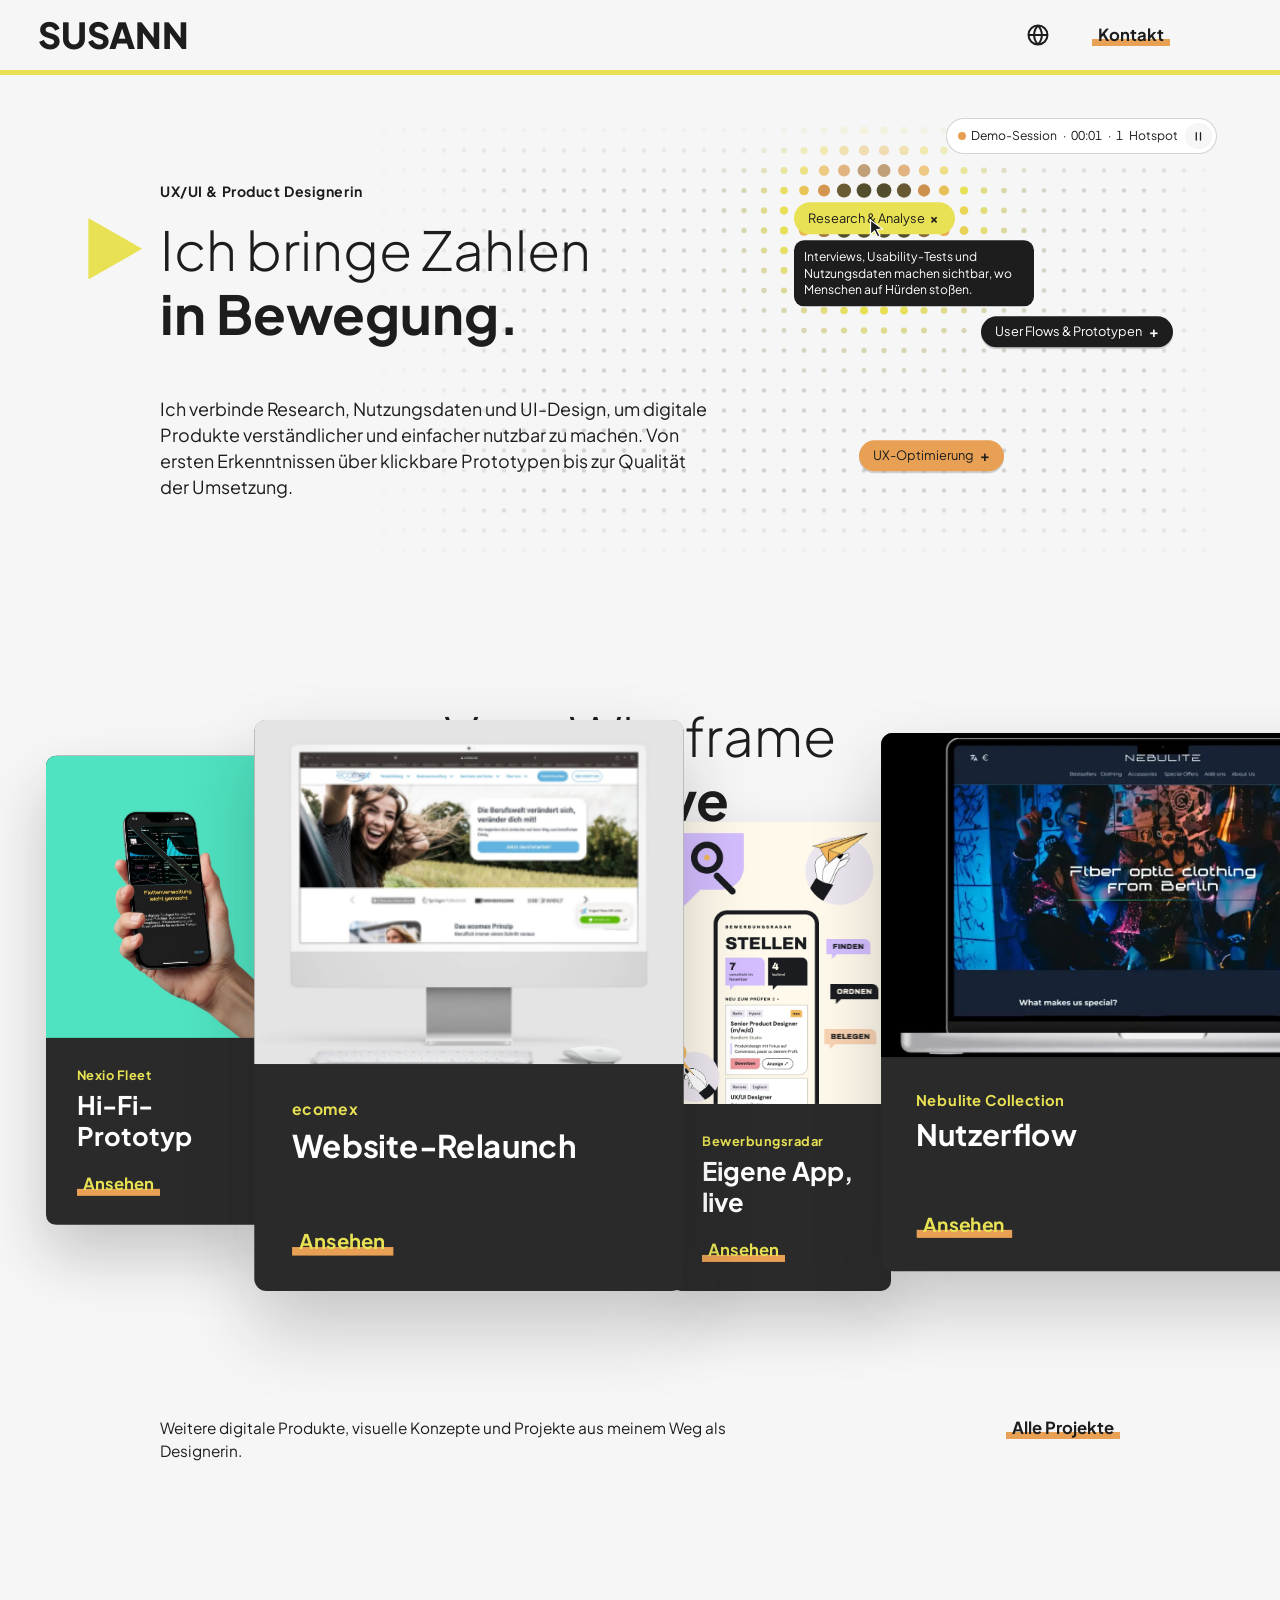
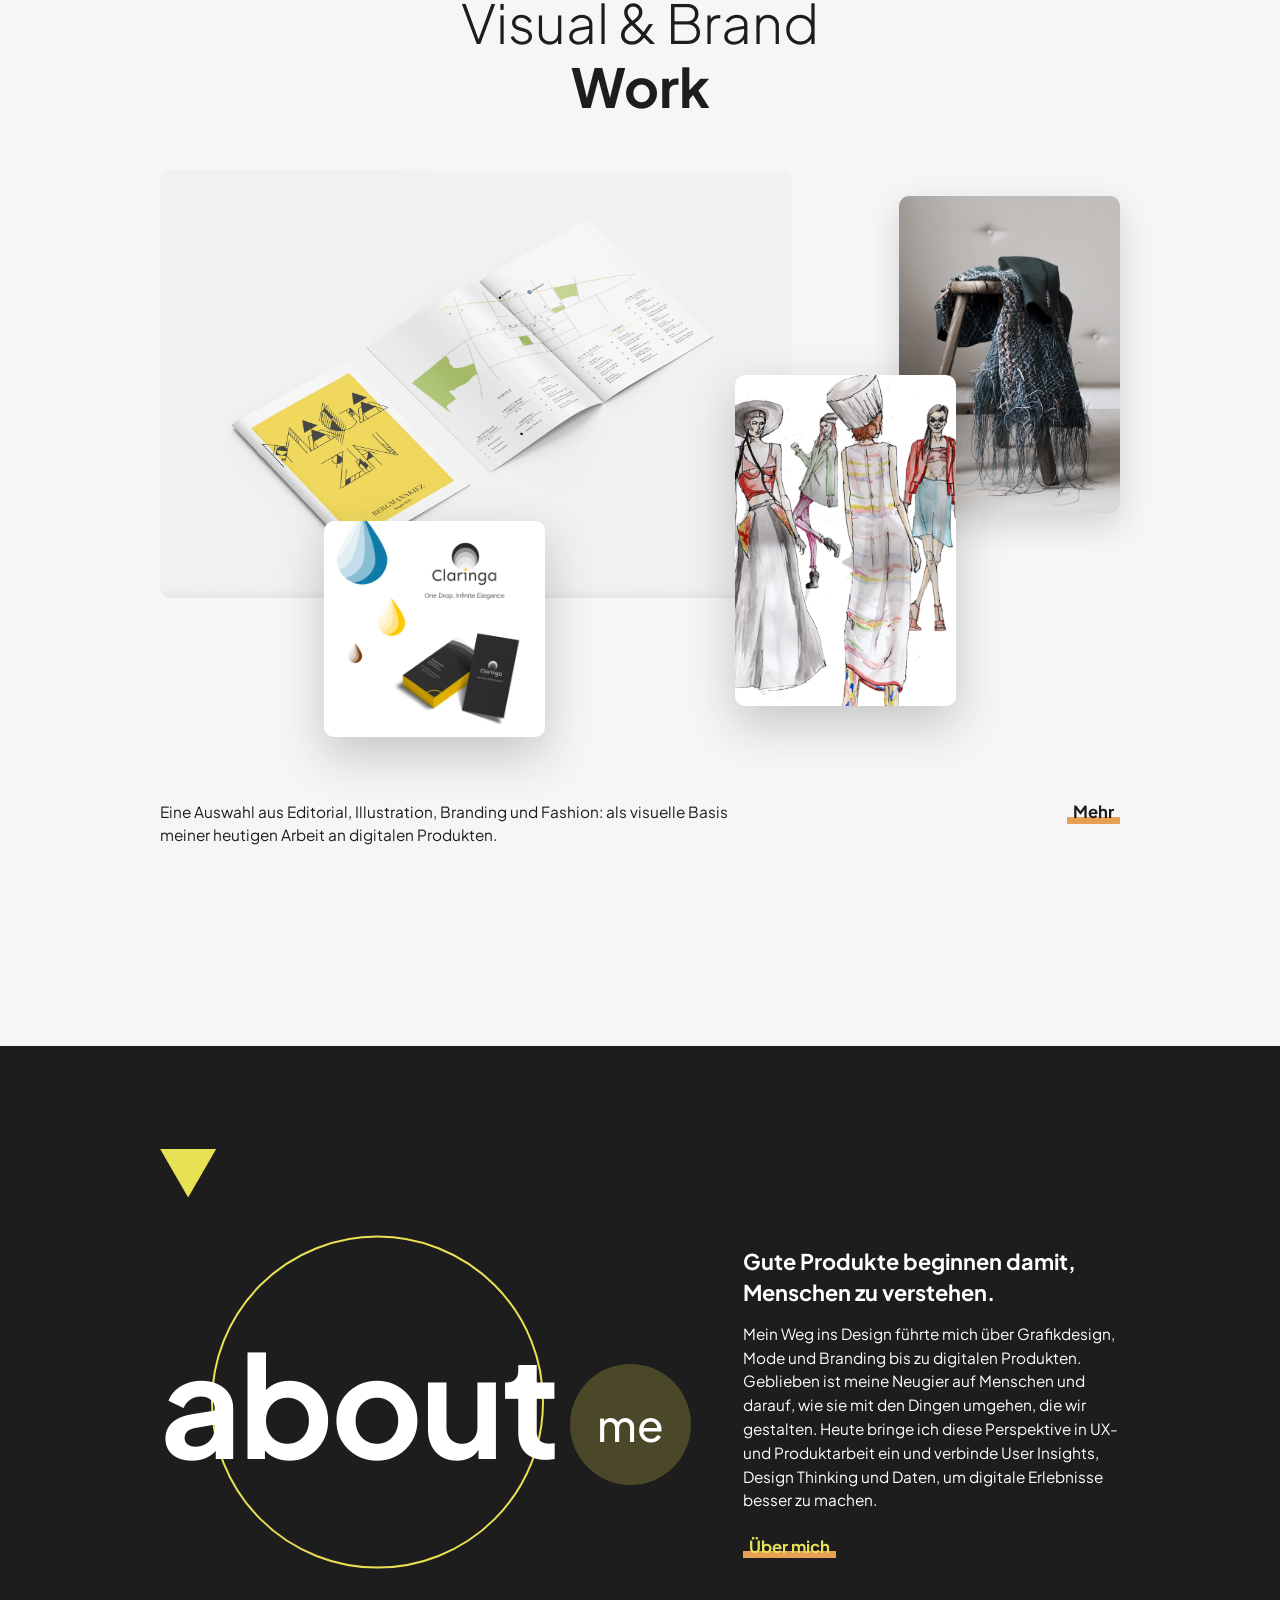
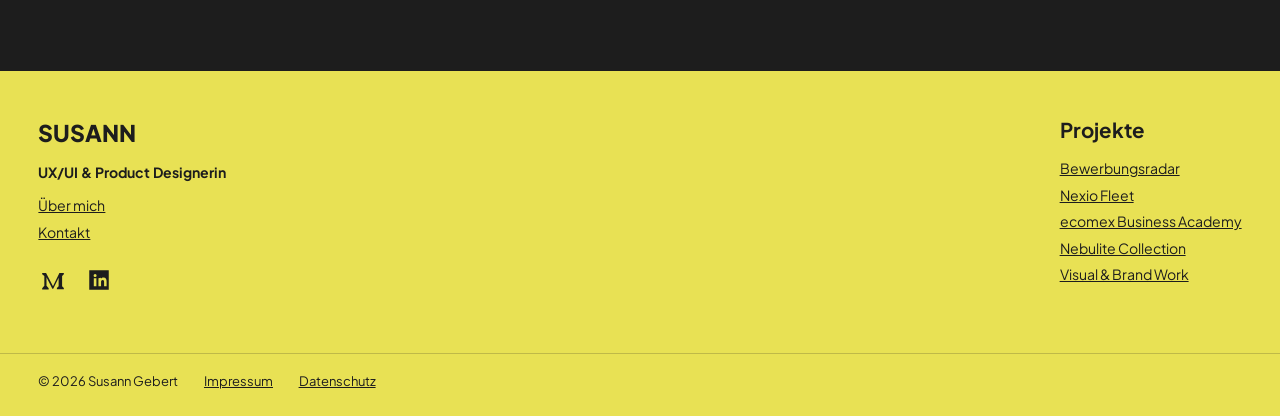
==== commit f5c10992: "Neue Case Study: Bewerbungsradar - cs-bewerbungsradar.html mit Kontext, Wettbewerbsanalyse, Vorgehen" ====
--- a/index.html
+++ b/index.html
@@ -27,7 +27,7 @@
 <link rel="icon" href="favicon.svg?v=2" type="image/svg+xml">
 <link rel="icon" href="favicon.ico?v=2" sizes="48x48">
 <link rel="apple-touch-icon" href="apple-touch-icon.png">
-<link rel="stylesheet" href="css/style.css?v=199">
+<link rel="stylesheet" href="css/style.css?v=207">
 <!-- Besucherstatistik: Umami (ohne Cookies), zählt nur auf susanngebert.com -->
 <script defer src="https://cloud.umami.is/script.js" data-website-id="f222214b-0634-4848-a78e-f9d0a3985930" data-domains="susanngebert.com"></script>
 </head>
@@ -139,7 +139,27 @@
           <a class="btn-view" href="ecomex.html" data-i18n="cta.view">Ansehen</a>
         </div>
       </li>
-      <!-- 3 Nebulite: Flow Startseite → Produkt (später Video) -->
+      <!-- 3 Bewerbungsradar: eigene App, live. Animiert (CSS, .rd-anim): Flieger startet, Labels poppen auf, Lupen-Hand kreist.
+           Ebenen liegen exakt übereinander (Positionen in % der 1200 × 1500-Vorlage); läuft wie die Videos nur beim Hovern bzw. solange sichtbar. -->
+      <li class="sm-tile sm-tall">
+        <div class="sm-pic rd-anim" role="img" aria-label="Handy mit dem Reiter „Stellen“ des Bewerbungsradars: ein Papierflieger startet aus einer gezeichneten Hand, nacheinander erscheinen die Sprechblasen Finden, Ordnen, Belegen" data-i18n-aria="sm.radar">
+          <div class="rd-stage">
+            <img class="rd-l-bg" src="images/radar-tile-bg.webp" width="1200" height="1500" loading="lazy" alt="">
+            <img class="rd-l rd-l-lupe" src="images/radar-tile-lupe.webp" width="270" height="317" loading="lazy" alt="">
+            <img class="rd-l rd-l-hand" src="images/radar-tile-hand.webp" width="364" height="364" loading="lazy" alt="">
+            <img class="rd-l rd-l-plane" src="images/radar-tile-plane.webp" width="293" height="161" loading="lazy" alt="">
+            <img class="rd-l rd-l-b1" src="images/radar-tile-b1.webp" width="233" height="110" loading="lazy" alt="">
+            <img class="rd-l rd-l-b2" src="images/radar-tile-b2.webp" width="256" height="110" loading="lazy" alt="">
+            <img class="rd-l rd-l-b3" src="images/radar-tile-b3.webp" width="276" height="110" loading="lazy" alt="">
+          </div>
+        </div>
+        <div class="sm-body">
+          <p class="sm-eyebrow">Bewerbungsradar</p>
+          <h3><span data-only="de">Eigene App, live</span><span data-only="en">Own app, live</span></h3>
+          <a class="btn-view" href="cs-bewerbungsradar.html" data-i18n="cta.view">Ansehen</a>
+        </div>
+      </li>
+      <!-- 4 Nebulite: Flow Startseite → Produkt (später Video) -->
       <li class="sm-tile sm-wide">
         <video class="sm-pic" src="videos/nebulite-flow.mp4" poster="videos/nebulite-flow.webp" width="1280" height="816" muted loop playsinline preload="none" aria-label="Klick durch den neuen Nebulite-Shop: von der Startseite über die Kategorie zur Produktseite" data-i18n-aria="sm.nebuliteFlow"></video>
         <div class="sm-body">
@@ -148,7 +168,7 @@
           <a class="btn-view" href="cs-e-commerce.html" data-i18n="cta.view">Ansehen</a>
         </div>
       </li>
-      <!-- 4 GasolinaToday: Designsystem -->
+      <!-- 5 GasolinaToday: Designsystem -->
       <li class="sm-tile sm-mid">
         <img class="sm-pic" src="images/gasolina-style-tile.webp" width="2000" height="1153" loading="lazy" style="object-position:62% 50%" alt="Style Tile des GasolinaToday-Designsystems: Farben, Typografie, Buttons und Navigation" data-i18n-alt="sm.gasolinaDs">
         <div class="sm-body">
@@ -157,7 +177,7 @@
           <a class="btn-view" href="cs-mobile-app.html" data-i18n="cta.view">Ansehen</a>
         </div>
       </li>
-      <!-- 5 Nexio: Dashboard, Frühkonzept -->
+      <!-- 6 Nexio: Dashboard, Frühkonzept -->
       <li class="sm-tile sm-wide">
         <img class="sm-pic" src="images/nexio-dashboard-canvas.webp" width="1022" height="584" loading="lazy" alt="Frühes Dashboard-Konzept für Nexio: verknüpfte Frames und Flows im Prototyping-Tool" data-i18n-alt="sm.nexioDash">
         <div class="sm-body">
@@ -166,7 +186,7 @@
           <a class="btn-view" href="cs-nexio.html" data-i18n="cta.view">Ansehen</a>
         </div>
       </li>
-      <!-- 6 Airbnb: Papierprototyp (später Video) -->
+      <!-- 7 Airbnb: Papierprototyp (später Video) -->
       <li class="sm-tile sm-mid">
         <video class="sm-pic" src="videos/airbnb-paper.mp4" poster="videos/airbnb-paper.webp" width="1280" height="720" muted loop playsinline preload="none" style="object-position:58% 50%" aria-label="Test mit dem Papierprototyp des Airbnb-Dashboards: eine neue Ansicht wird über das Dashboard gelegt" data-i18n-aria="sm.airbnbPaper"></video>
         <div class="sm-body">
@@ -175,7 +195,7 @@
           <a class="btn-view" href="cs-dashboard.html" data-i18n="cta.view">Ansehen</a>
         </div>
       </li>
-      <!-- 7 ecomex: 60-Sekunden-Bewerbung (Funnel) -->
+      <!-- 8 ecomex: 60-Sekunden-Bewerbung (Funnel) -->
       <li class="sm-tile sm-tall">
         <video class="sm-pic" src="videos/ecomex-funnel.mp4" poster="videos/ecomex-funnel.webp" width="704" height="1590" muted loop playsinline preload="none" style="object-position:50% 66%" aria-label="Klickprototyp der 60-Sekunden-Bewerbung: Eigenschaften wählen, Danke-Seite, Termin buchen" data-i18n-aria="sm.ecomexFunnel"></video>
         <div class="sm-body">
@@ -184,7 +204,7 @@
           <a class="btn-view" href="ecomex.html" data-i18n="cta.view">Ansehen</a>
         </div>
       </li>
-      <!-- 8 Nebulite: vorher / nachher -->
+      <!-- 9 Nebulite: vorher / nachher -->
       <li class="sm-tile sm-mid">
         <img class="sm-pic" src="images/nebulite-product-page.webp" width="1498" height="989" loading="lazy" alt="Nebulite-Produktseite vorher und nachher auf je zwei Laptops" data-i18n-alt="sm.nebuliteBA">
         <div class="sm-body">
@@ -193,7 +213,6 @@
           <a class="btn-view" href="cs-e-commerce.html" data-i18n="cta.view">Ansehen</a>
         </div>
       </li>
-      <!-- Bewerbungsradar kommt hier als letzte Karte dazu, sobald das Projekt live ist -->
     </ul>
     <!-- Weg zu allen Projekten: als Zeile unter der Reihe (wie bei Visual & Brand Work), damit man ihn nicht erst am Ende des Karussells findet -->
     <div class="vw-foot sm-foot">
@@ -283,6 +302,7 @@
     <div>
       <h2 data-i18n="projects.title">Projekte</h2>
       <ul class="small">
+        <li><a href="cs-bewerbungsradar.html">Bewerbungsradar</a></li>
         <li><a href="cs-nexio.html">Nexio Fleet</a></li>
         <li><a href="ecomex.html">ecomex Business Academy</a></li>
         <li><a href="cs-e-commerce.html">Nebulite Collection</a></li>
@@ -335,9 +355,9 @@
   </nav>
 </div>
 
-<script src="js/i18n.js?v=162"></script>
+<script src="js/i18n.js?v=205"></script>
 <script src="js/main.js?v=151"></script>
 <script src="js/hero-heatmap.js?v=16"></script>
-<script src="js/scroll-intro.js?v=24"></script>
+<script src="js/scroll-intro.js?v=25"></script>
 </body>
 </html>
--- a/css/style.css
+++ b/css/style.css
@@ -216,6 +216,43 @@
 .sm-tile:nth-child(9){--rise:.45;--off:40}
 .sm-tile:nth-child(10){--rise:.7;--off:0}
 .sm-pic{display:block;width:100%;height:var(--ph);object-fit:cover}
+/* Bewerbungsradar-Karte: animierte Ebenen statt Video. Die Bühne hat das Format der Vorlage (1200 × 1500), füllt die Höhe
+   und wird seitlich beschnitten (wie object-fit: cover). Läuft nur mit .is-playing (js/scroll-intro.js), sonst steht das fertige Bild. */
+.rd-anim{position:relative;overflow:hidden;background:#FEF9EC}
+.rd-stage{position:absolute;top:0;left:50%;height:100%;aspect-ratio:1200/1500;transform:translateX(-50%)}
+.rd-stage img{position:absolute;display:block;height:auto}
+.rd-l-bg{inset:0;width:100%;height:100% !important}
+.rd-l{animation:7s infinite paused both}
+.rd-l-lupe{left:0;top:78.133%;width:22.5%;animation:rd-orbit 2.6s linear infinite paused}
+.rd-l-hand{left:60.667%;top:5.2%;width:30.333%;animation:none}
+.rd-l-plane{left:63.917%;top:3.867%;width:24.417%;animation-name:rd-fly;transform-origin:30% 70%}
+.rd-l-b1,.rd-l-b2,.rd-l-b3{animation-name:rd-pop;animation-fill-mode:none;transform-origin:12% 100%}
+.rd-l-b1{left:70%;top:41.333%;width:19.417%}
+.rd-l-b2{left:71.667%;top:57.333%;width:21.333%;animation-delay:.45s}
+.rd-l-b3{left:69.167%;top:73.333%;width:23%;animation-delay:.9s}
+.sm-tile.is-playing .rd-l{animation-play-state:running}
+/* Flieger: startet nach rechts oben aus dem Bild, kommt später klein wieder in die Hand */
+@keyframes rd-fly{
+  0%,8%{transform:none;opacity:1;animation-timing-function:cubic-bezier(.55,0,.85,.45)}
+  40%{transform:translate(170%,-330%) rotate(-10deg) scale(.75);opacity:1}
+  41%,84%{transform:scale(.3);opacity:0;animation-timing-function:cubic-bezier(.2,.9,.3,1.2)}
+  96%,100%{transform:none;opacity:1}
+}
+/* Labels: verschwinden kurz, poppen dann nacheinander (Verzögerung je Label) wieder auf */
+@keyframes rd-pop{
+  0%,5%{transform:scale(1);opacity:1}
+  10%,38%{transform:scale(0);opacity:0}
+  43%{transform:scale(1.15);opacity:1}
+  47%,100%{transform:scale(1);opacity:1}
+}
+/* Lupen-Hand: kleine Kreisbewegung, ohne sich selbst zu drehen */
+@keyframes rd-orbit{
+  from{transform:rotate(0deg) translateX(5%) rotate(0deg)}
+  to{transform:rotate(360deg) translateX(5%) rotate(-360deg)}
+}
+@media (prefers-reduced-motion:reduce){
+  .rd-l{animation:none !important}
+}
 .sm-wipe{position:absolute;top:0;left:0;width:100%;height:var(--ph);pointer-events:none}
 .sm-body{flex:1;display:flex;flex-direction:column;align-items:flex-start;padding:clamp(18px,2.2vw,32px) clamp(20px,2.4vw,36px)}
 .sm-body h3{font-size:clamp(20px,2vw,30px);font-weight:700;line-height:1.2;hyphens:auto;overflow-wrap:break-word}
@@ -989,3 +1026,72 @@
 .nf-text{font-size:clamp(17px,1.5vw,22px);margin-top:clamp(12px,1.4vw,20px)}
 .nf-links{display:flex;flex-wrap:wrap;gap:12px 32px;margin-top:clamp(24px,3vw,40px)}
 .nf .btn-view{color:var(--light-black)}
+
+/* ---------- Bewerbungsradar (cs-bewerbungsradar.html) ----------
+   Farben und Sprechblase aus der App: Lavendel, Pfirsich, Tinte; Blase mit Spitze unten links wie das App-Symbol. */
+.cs-radar{--rd-lav:#D3BEFF;--rd-peach:#F8D3B1;--rd-ink:#1B1C20;--rd-lilac:#ECE6F1}
+.rd-status{display:inline-block;margin-bottom:clamp(10px,1vw,16px);padding:.35em .9em;border-radius:0 var(--radius) 0 0;background:var(--rd-lav);font-size:clamp(13px,1vw,15px);font-weight:700}
+.rd-bubble{position:relative;border-radius:0 calc(var(--radius) * 2.4) 0 0}
+.rd-bubble::after{content:"";position:absolute;left:clamp(18px,2vw,30px);top:100%;border-top:16px solid;border-right:16px solid transparent;border-top-color:inherit}
+.rd-lav{background:var(--rd-lav);border-top-color:var(--rd-lav)}
+.rd-peach{background:var(--rd-peach);border-top-color:var(--rd-peach)}
+.rd-ink{background:var(--rd-ink);color:var(--white);border-top-color:var(--rd-ink)}
+.cs-themes.rd-themes{margin-bottom:16px}
+.rd-quote{margin:clamp(20px,2.4vw,36px) 0 calc(clamp(20px,2.4vw,36px) + 16px);padding:clamp(20px,2.4vw,36px)}
+.cs-sec .rd-quote p{font-size:clamp(17px,1.6vw,23px);line-height:1.45}
+.rd-quote footer{margin-top:10px;font-size:clamp(13px,1vw,15px);font-weight:700}
+/* Vergleichstabelle: auf schmalen Bildschirmen seitlich scrollbar */
+.rd-table-box{overflow-x:auto;margin:clamp(20px,2.4vw,36px) 0 0}
+.rd-table{margin:0;min-width:620px}
+.rd-table td{width:auto;text-align:center;font-weight:400}
+.rd-table td:first-child{font-weight:400}
+.rd-table th{white-space:nowrap}
+.rd-table thead th{background:var(--rd-lilac)}
+.rd-table thead th.rd-me{background:var(--rd-lav)}
+.rd-table tbody th{text-align:left;font-weight:700;padding:12px 16px;border-bottom:1px solid var(--grey);background:none;white-space:normal}
+.rd-table td.rd-me{background:color-mix(in srgb,var(--rd-lav) 35%,transparent);font-weight:700}
+.rd-legend{margin-top:10px;font-size:clamp(13px,1vw,15px) !important;color:#666}
+/* Handy-Platzhalter */
+.rd-ph{aspect-ratio:985/1879;margin:0}   /* gleiches Format wie die Handy-Screens */
+.rd-shot{border-radius:var(--radius);box-shadow:0 0 0 1px rgba(27,28,32,.08)}
+.rd-phones>.rd-shot{margin:0}
+.rd-single{margin-top:clamp(20px,2.4vw,36px)}
+.cs-decision.rd-open{background:var(--rd-lilac);border-color:var(--rd-lav)}
+/* Hände */
+.rd-hands{list-style:none;display:grid;grid-template-columns:repeat(3,minmax(0,1fr));gap:clamp(12px,1.6vw,24px);margin-top:clamp(20px,2.4vw,36px)}
+.rd-hands img{display:block;width:100%;height:auto;aspect-ratio:1;object-fit:contain;padding:8%;background:var(--white);border-radius:0 calc(var(--radius) * 2.4) 0 0}
+.rd-hands p{margin-top:10px;font-size:clamp(13px,1vw,15px) !important;line-height:1.45;color:#666}
+.rd-hands b{display:block;color:var(--light-black)}
+/* Funktionen-Band in Lila statt Grau */
+.cs-band.rd-band{background:var(--rd-lilac)}
+.cs-band.rd-band .cs-ph{background:#DCD3E6}
+.rd-card{background:var(--white)}
+.rd-tag{display:inline-block;margin-left:.3em;padding:.15em .6em;border-radius:0 calc(var(--radius) * .8) 0 0;background:var(--rd-peach);font-size:.55em;font-weight:700;vertical-align:.3em;white-space:nowrap}
+.rd-icon{display:grid;place-items:center;width:clamp(44px,3.6vw,52px);aspect-ratio:1;margin-bottom:clamp(12px,1.2vw,18px);border-radius:0 calc(var(--radius) * 1.6) 0 0;color:var(--rd-ink)}
+.rd-icon svg{width:56%;height:56%}
+.rd-icon.rd-lav{background:var(--rd-lav)}
+.rd-icon.rd-peach{background:var(--rd-peach)}
+.rd-icon.rd-ink{background:var(--rd-ink);color:#FEF9EC}
+/* Login-Screens bleiben auch auf dem Handy nebeneinander, sonst wird jeder Screen bildschirmhoch */
+.rd-login .cs-pair{grid-template-columns:minmax(0,1fr) minmax(0,1fr);margin:0 0 clamp(12px,1.2vw,18px)}
+.rd-login .cs-img{border-radius:var(--radius)}
+/* Kennzahlen als Sprechblasen */
+.rd-stats{display:grid;grid-template-columns:repeat(3,minmax(0,1fr));gap:clamp(12px,1.6vw,24px);margin:clamp(20px,2.4vw,36px) 0 calc(clamp(20px,2.4vw,36px) + 16px)}
+.rd-stats>div{padding:clamp(16px,1.8vw,26px)}
+.rd-stats dt{font-weight:800;font-size:clamp(32px,3.6vw,52px);line-height:1}
+.rd-stats dd{margin-top:8px;font-size:clamp(14px,1.1vw,17px);line-height:1.4}
+.rd-push{max-width:560px}
+.rd-push .cs-img{border-radius:calc(var(--radius) * 2.4)}
+.rd-note{font-size:.85em;opacity:.75}
+.cs-themes.rd-review{grid-template-columns:repeat(2,minmax(0,1fr));column-gap:clamp(24px,3vw,48px)}
+.cs-themes.rd-review-3{grid-template-columns:repeat(3,minmax(0,1fr))}
+.rd-review .cs-theme{grid-template-columns:minmax(0,1fr)}
+.rd-phones,.rd-login{max-width:520px;margin-inline:auto}   /* Handy-Screens mittig */
+.rd-single{max-width:250px}
+@media (max-width:900px){
+  .rd-stats,.cs-themes.rd-review{grid-template-columns:minmax(0,1fr)}
+  .rd-stats{gap:32px}
+}
+@media (max-width:560px){
+  .rd-hands{grid-template-columns:minmax(0,1fr) minmax(0,1fr)}
+}
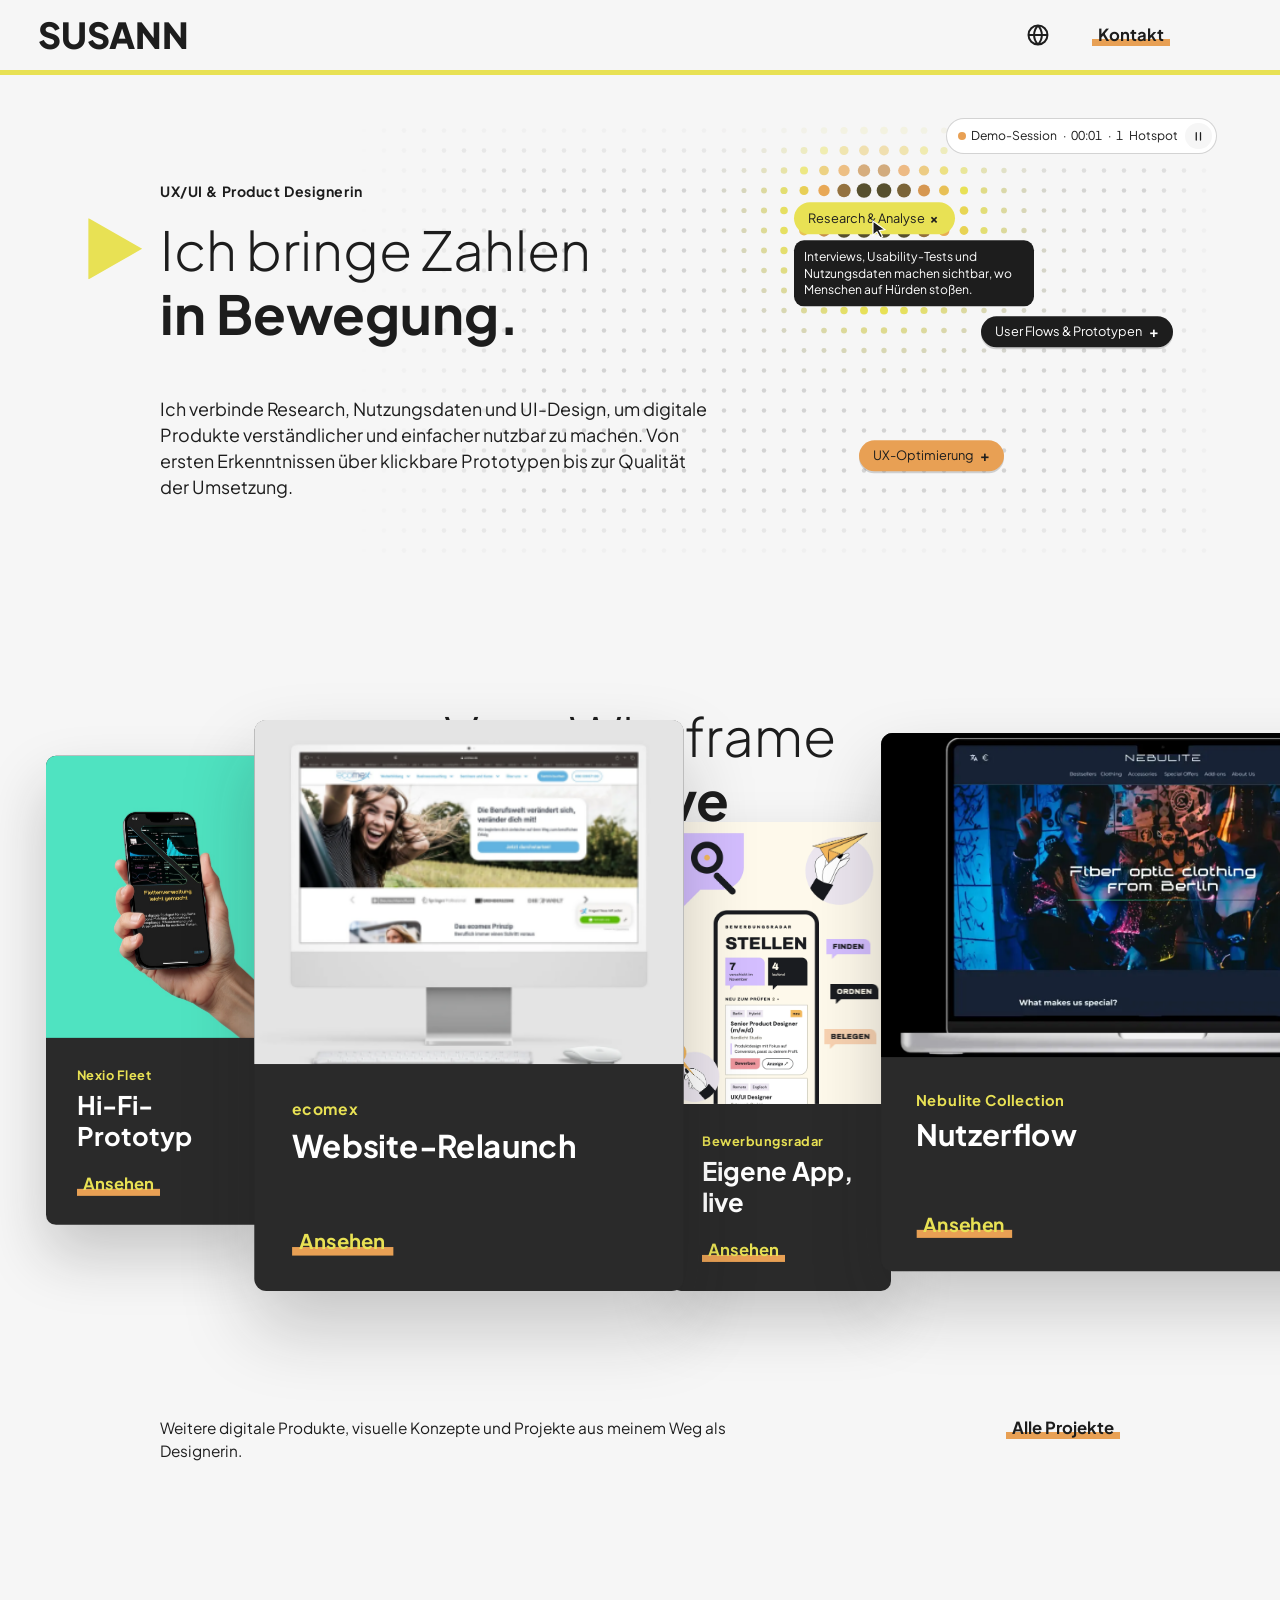
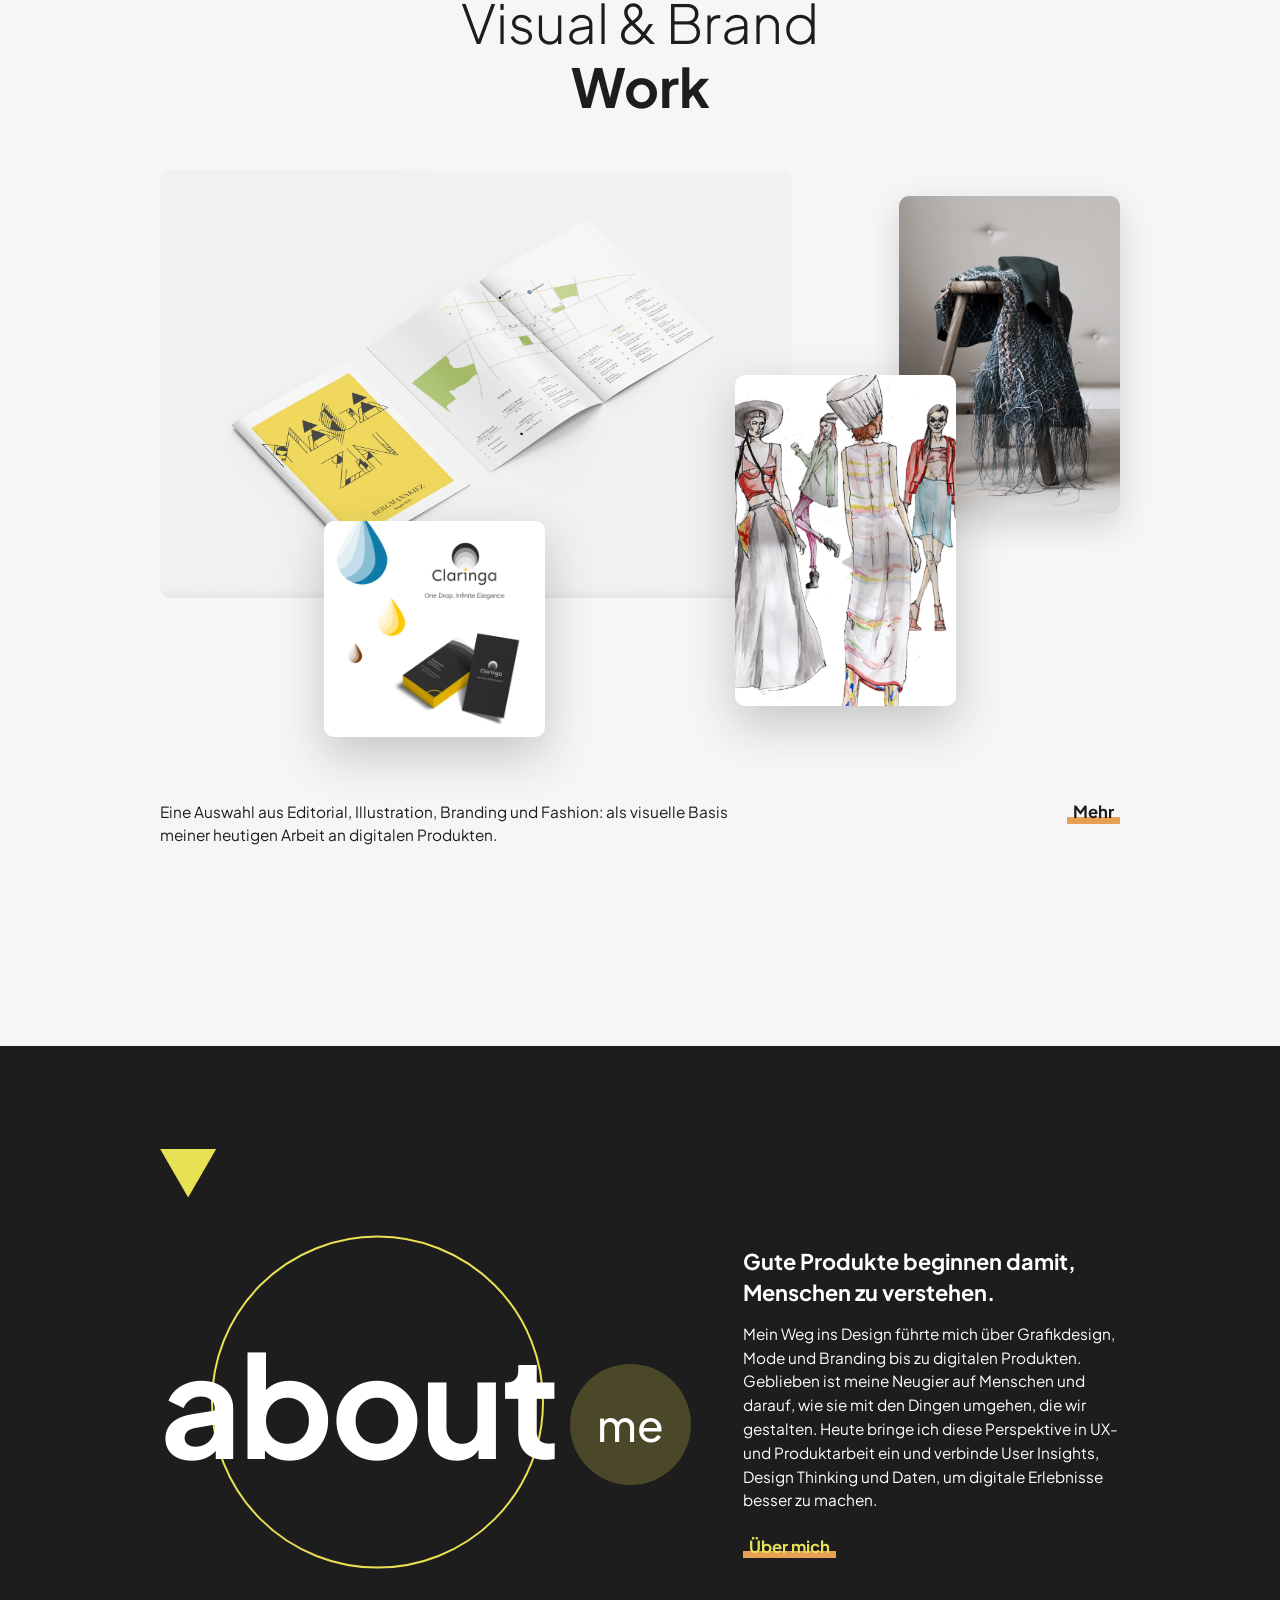
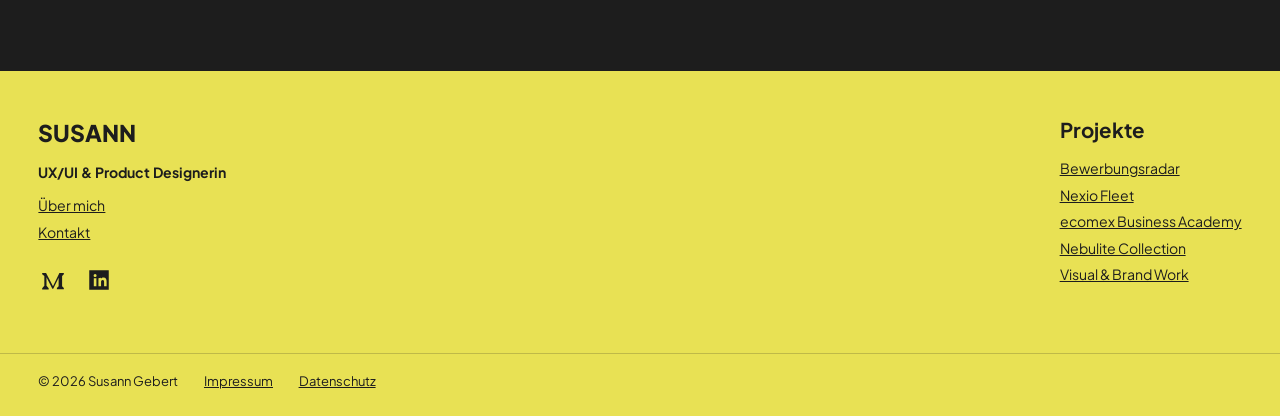
==== commit c0b76d8f: "Bewerbungsradar: Kurzüberblick im Hero, Rollenaufteilung, eingeordnete Kennzahlen und Status-Labels " ====
--- a/index.html
+++ b/index.html
@@ -27,7 +27,7 @@
 <link rel="icon" href="favicon.svg?v=2" type="image/svg+xml">
 <link rel="icon" href="favicon.ico?v=2" sizes="48x48">
 <link rel="apple-touch-icon" href="apple-touch-icon.png">
-<link rel="stylesheet" href="css/style.css?v=207">
+<link rel="stylesheet" href="css/style.css?v=208">
 <!-- Besucherstatistik: Umami (ohne Cookies), zählt nur auf susanngebert.com -->
 <script defer src="https://cloud.umami.is/script.js" data-website-id="f222214b-0634-4848-a78e-f9d0a3985930" data-domains="susanngebert.com"></script>
 </head>
@@ -355,7 +355,7 @@
   </nav>
 </div>
 
-<script src="js/i18n.js?v=205"></script>
+<script src="js/i18n.js?v=206"></script>
 <script src="js/main.js?v=151"></script>
 <script src="js/hero-heatmap.js?v=16"></script>
 <script src="js/scroll-intro.js?v=25"></script>
--- a/css/style.css
+++ b/css/style.css
@@ -1087,6 +1087,30 @@
 .cs-themes.rd-review-3{grid-template-columns:repeat(3,minmax(0,1fr))}
 .rd-review .cs-theme{grid-template-columns:minmax(0,1fr)}
 .rd-phones,.rd-login{max-width:520px;margin-inline:auto}   /* Handy-Screens mittig */
+/* Kurzüberblick im Hero: Problem, Beitrag, Stand + echter Screen */
+.rd-glance{display:grid;grid-template-columns:minmax(0,1fr) clamp(170px,15vw,210px);gap:clamp(20px,3vw,48px);align-items:center;margin-top:clamp(24px,2.6vw,40px);padding:clamp(18px,2vw,32px);background:var(--rd-lilac);border-radius:0 calc(var(--radius) * 2.4) 0 0}
+.rd-glance-list{display:grid;gap:clamp(14px,1.4vw,22px)}
+.rd-glance-list dt{font-weight:700;font-size:clamp(15px,1.2vw,18px);margin-bottom:4px}
+.rd-glance-list dd{font-size:clamp(15px,1.15vw,17px);line-height:1.5}
+/* Wer hat was gemacht */
+.rd-roles{display:grid;grid-template-columns:minmax(0,1fr) minmax(0,1fr);gap:clamp(12px,1.6vw,24px);margin:clamp(20px,2.4vw,36px) 0 calc(clamp(20px,2.4vw,36px) + 16px)}
+.rd-role{padding:clamp(18px,2vw,30px)}
+.rd-white{background:var(--white);border-top-color:var(--white);box-shadow:0 0 0 1px rgba(27,28,32,.08)}
+.rd-role h3{font-weight:700;font-size:clamp(18px,1.7vw,25px);margin-bottom:10px}
+.rd-role ul{list-style:none;display:grid;gap:8px}
+.rd-role li{position:relative;padding-left:18px;font-size:clamp(15px,1.15vw,17px);line-height:1.45}
+.rd-role li::before{content:"";position:absolute;left:0;top:.5em;width:8px;height:8px;border-radius:50%;background:var(--rd-ink)}
+/* Einordnung der Kennzahlen und Status-Labels */
+.rd-kind{display:block;margin-top:10px;font-size:.82em;font-weight:700;opacity:.75}
+.rd-tag{color:var(--rd-ink)}
+.rd-tag-live{background:var(--rd-lav)}
+@media (max-width:900px){
+  .rd-roles{grid-template-columns:minmax(0,1fr);gap:32px}
+}
+@media (max-width:700px){
+  .rd-glance{grid-template-columns:minmax(0,1fr)}
+  .rd-glance .rd-shot{width:min(220px,70%);margin-inline:auto}
+}
 .rd-single{max-width:250px}
 @media (max-width:900px){
   .rd-stats,.cs-themes.rd-review{grid-template-columns:minmax(0,1fr)}
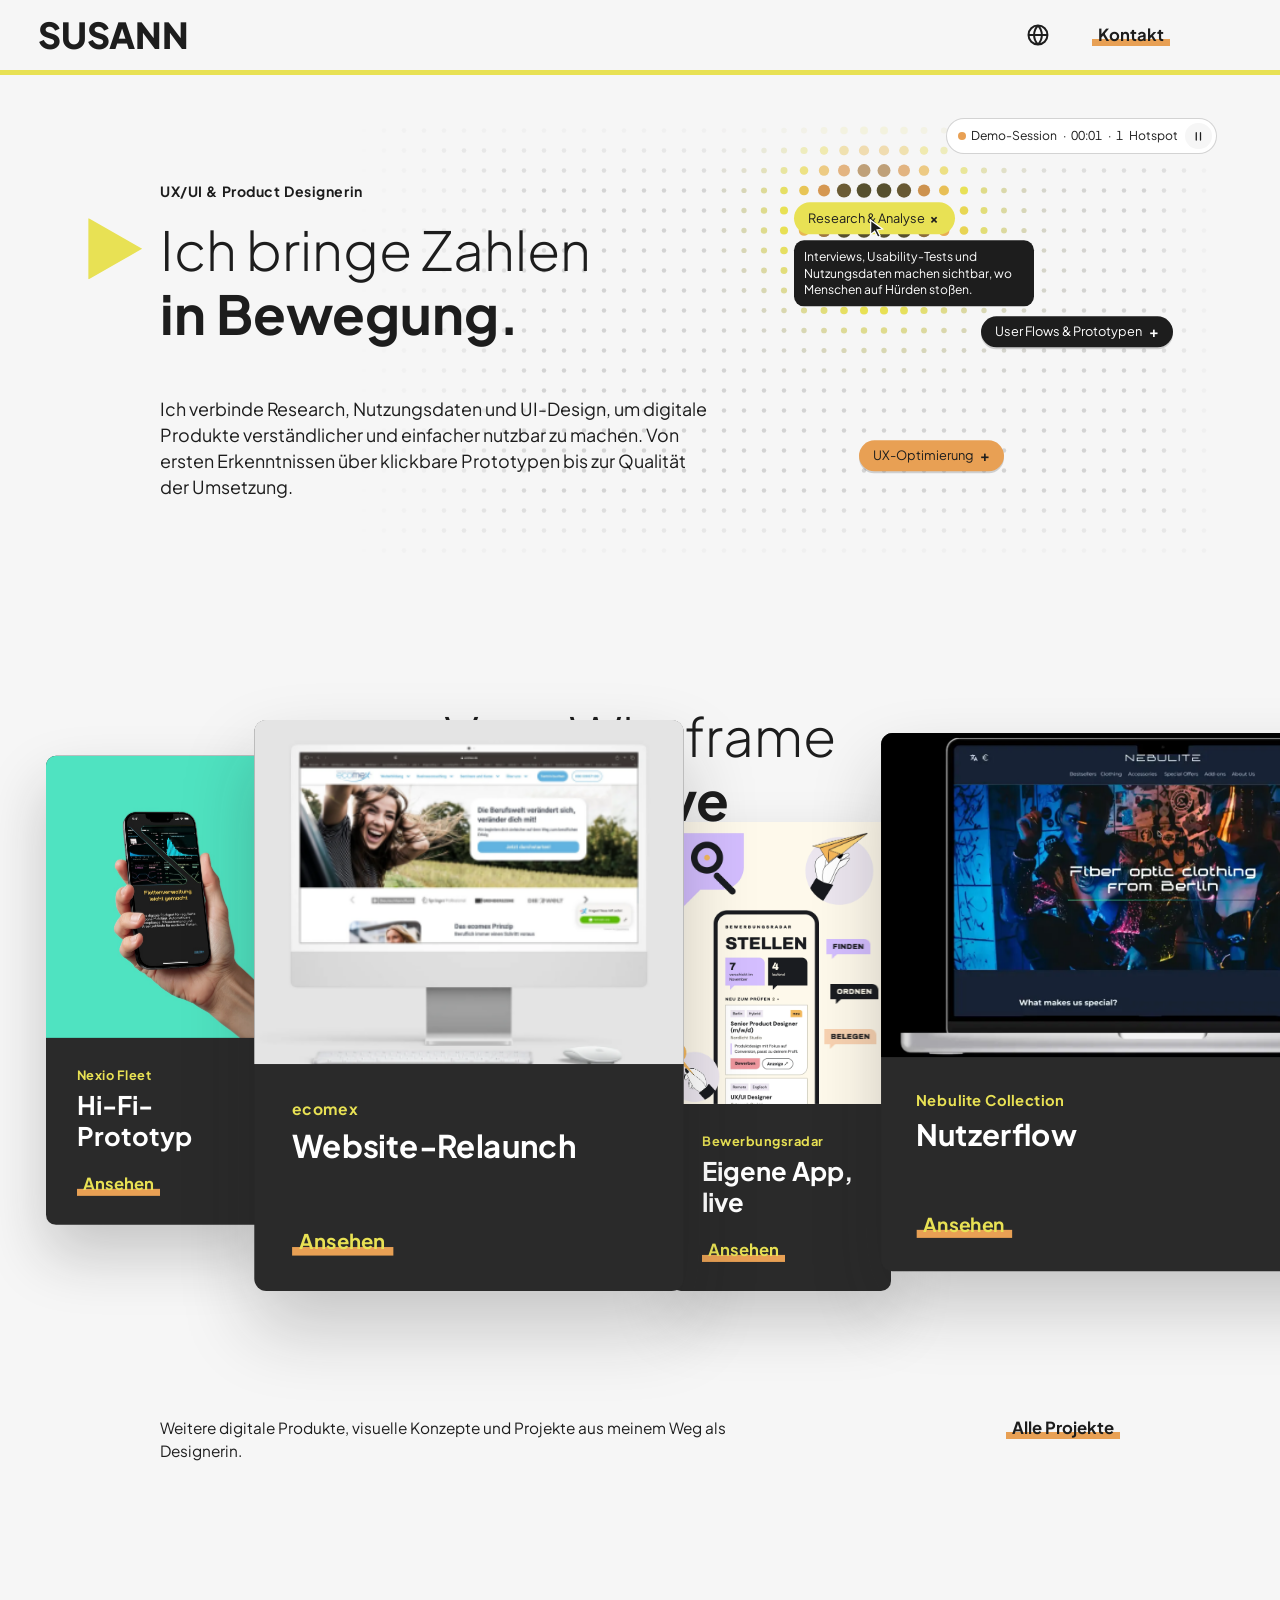
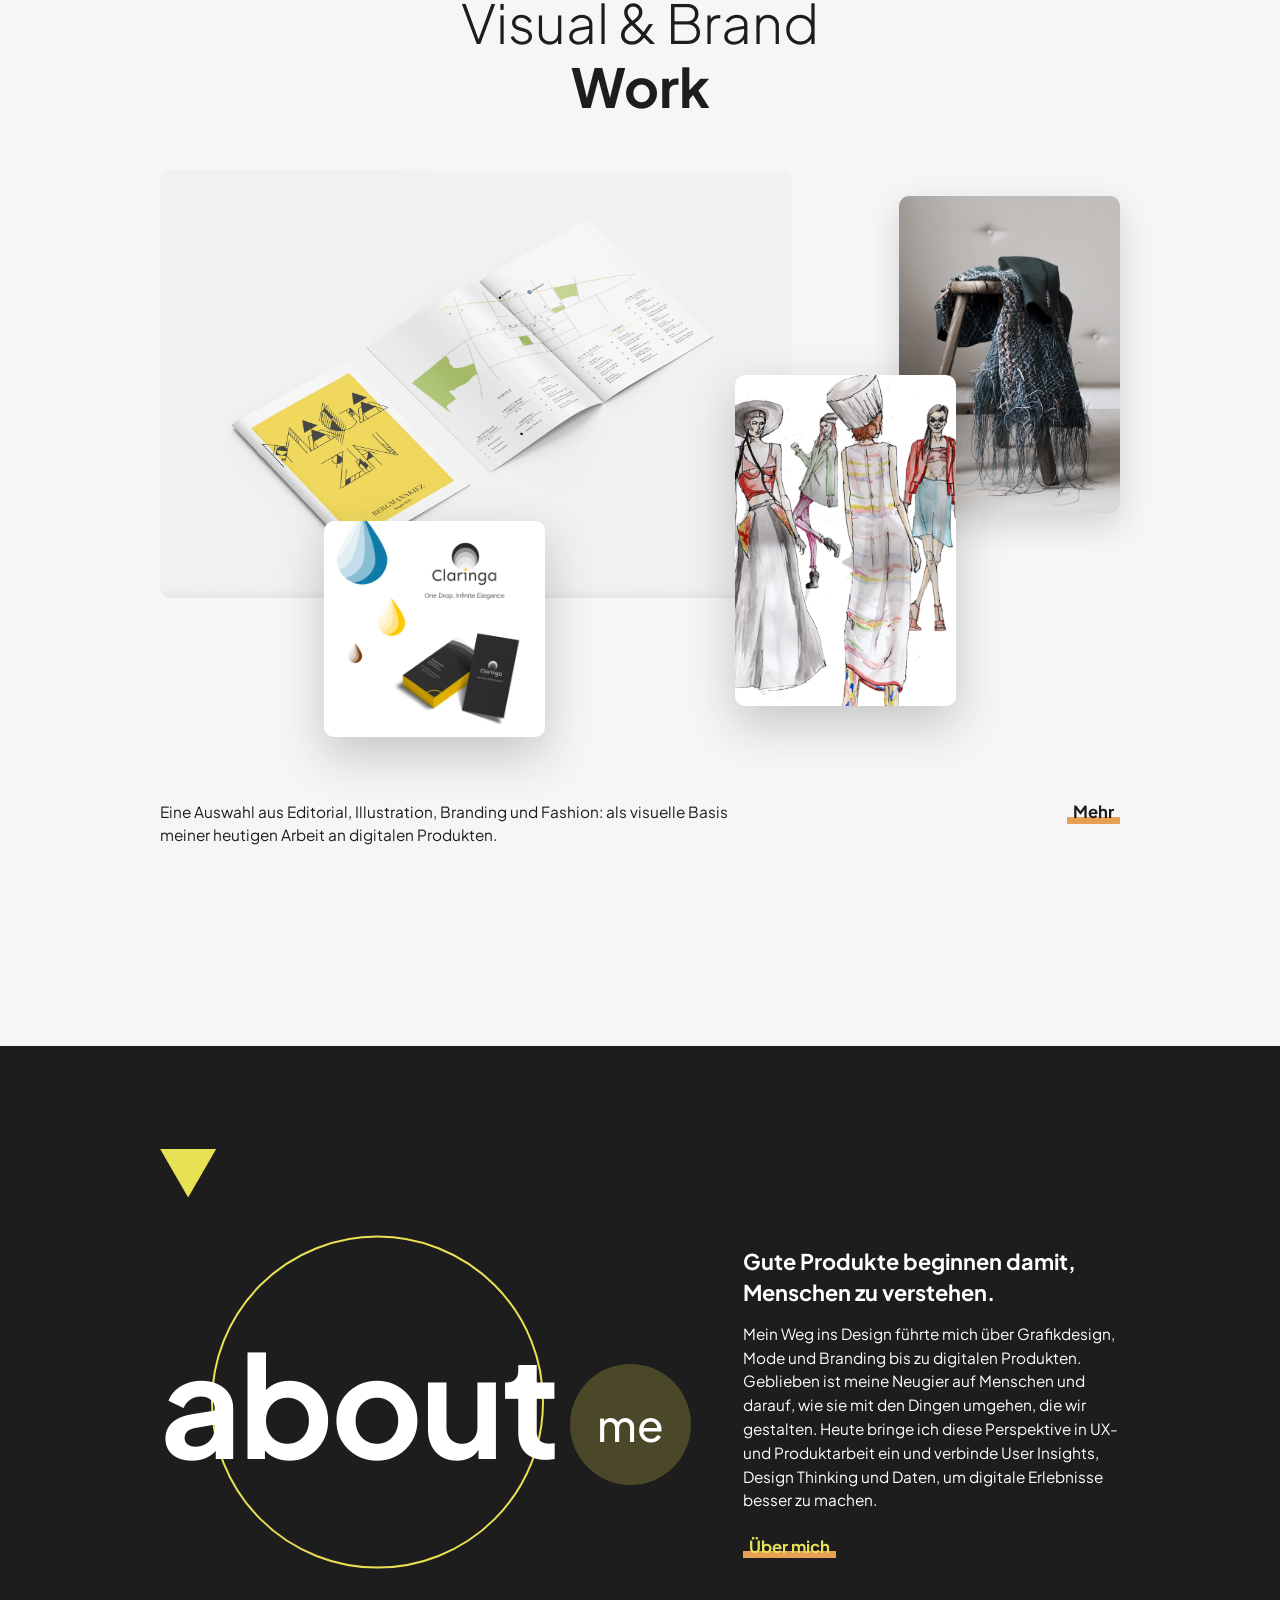
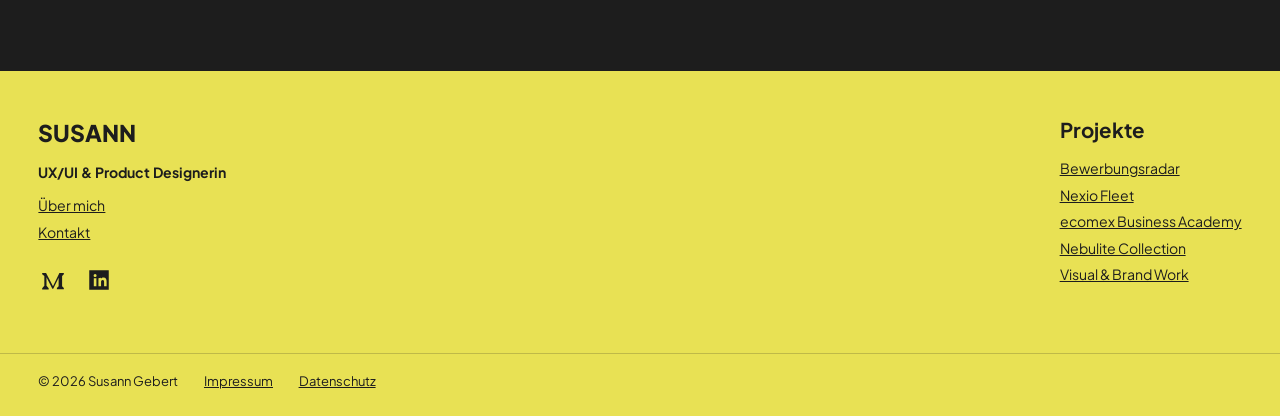
==== commit 99803edb: "Bewerbungsradar: echter Stellen-Screen im Herobild, Kurzüberblick als Box darunter Co-Authored-By: C" ====
--- a/index.html
+++ b/index.html
@@ -27,7 +27,7 @@
 <link rel="icon" href="favicon.svg?v=2" type="image/svg+xml">
 <link rel="icon" href="favicon.ico?v=2" sizes="48x48">
 <link rel="apple-touch-icon" href="apple-touch-icon.png">
-<link rel="stylesheet" href="css/style.css?v=208">
+<link rel="stylesheet" href="css/style.css?v=209">
 <!-- Besucherstatistik: Umami (ohne Cookies), zählt nur auf susanngebert.com -->
 <script defer src="https://cloud.umami.is/script.js" data-website-id="f222214b-0634-4848-a78e-f9d0a3985930" data-domains="susanngebert.com"></script>
 </head>
@@ -355,7 +355,7 @@
   </nav>
 </div>
 
-<script src="js/i18n.js?v=206"></script>
+<script src="js/i18n.js?v=207"></script>
 <script src="js/main.js?v=151"></script>
 <script src="js/hero-heatmap.js?v=16"></script>
 <script src="js/scroll-intro.js?v=25"></script>
--- a/css/style.css
+++ b/css/style.css
@@ -1087,9 +1087,9 @@
 .cs-themes.rd-review-3{grid-template-columns:repeat(3,minmax(0,1fr))}
 .rd-review .cs-theme{grid-template-columns:minmax(0,1fr)}
 .rd-phones,.rd-login{max-width:520px;margin-inline:auto}   /* Handy-Screens mittig */
-/* Kurzüberblick im Hero: Problem, Beitrag, Stand + echter Screen */
-.rd-glance{display:grid;grid-template-columns:minmax(0,1fr) clamp(170px,15vw,210px);gap:clamp(20px,3vw,48px);align-items:center;margin-top:clamp(24px,2.6vw,40px);padding:clamp(18px,2vw,32px);background:var(--rd-lilac);border-radius:0 calc(var(--radius) * 2.4) 0 0}
-.rd-glance-list{display:grid;gap:clamp(14px,1.4vw,22px)}
+/* Kurzüberblick im Hero: Problem, Beitrag, Stand */
+.rd-glance{margin-top:clamp(24px,2.6vw,40px);padding:clamp(18px,2vw,32px);background:var(--rd-lilac);border-radius:0 calc(var(--radius) * 2.4) 0 0}
+.rd-glance-list{display:grid;grid-template-columns:repeat(3,minmax(0,1fr));gap:clamp(16px,2vw,32px)}
 .rd-glance-list dt{font-weight:700;font-size:clamp(15px,1.2vw,18px);margin-bottom:4px}
 .rd-glance-list dd{font-size:clamp(15px,1.15vw,17px);line-height:1.5}
 /* Wer hat was gemacht */
@@ -1108,8 +1108,7 @@
   .rd-roles{grid-template-columns:minmax(0,1fr);gap:32px}
 }
 @media (max-width:700px){
-  .rd-glance{grid-template-columns:minmax(0,1fr)}
-  .rd-glance .rd-shot{width:min(220px,70%);margin-inline:auto}
+  .rd-glance-list{grid-template-columns:minmax(0,1fr)}
 }
 .rd-single{max-width:250px}
 @media (max-width:900px){
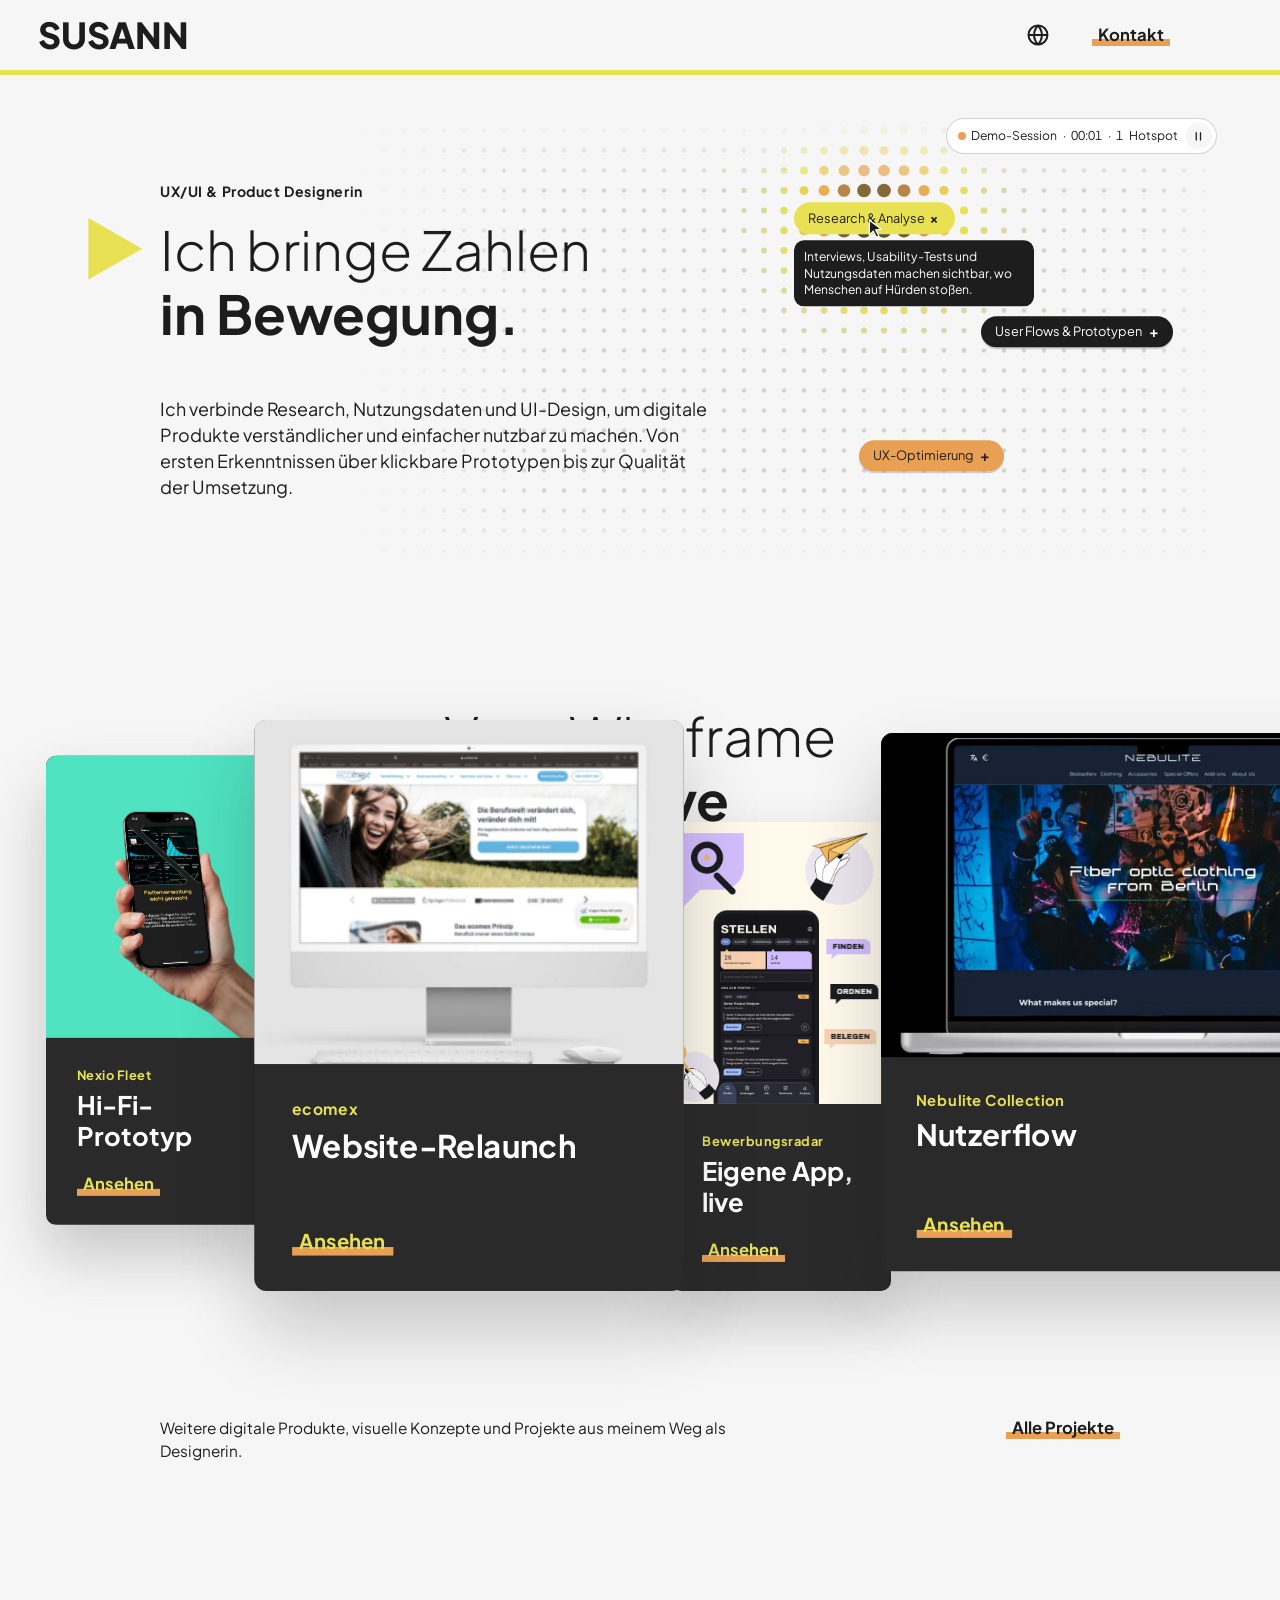
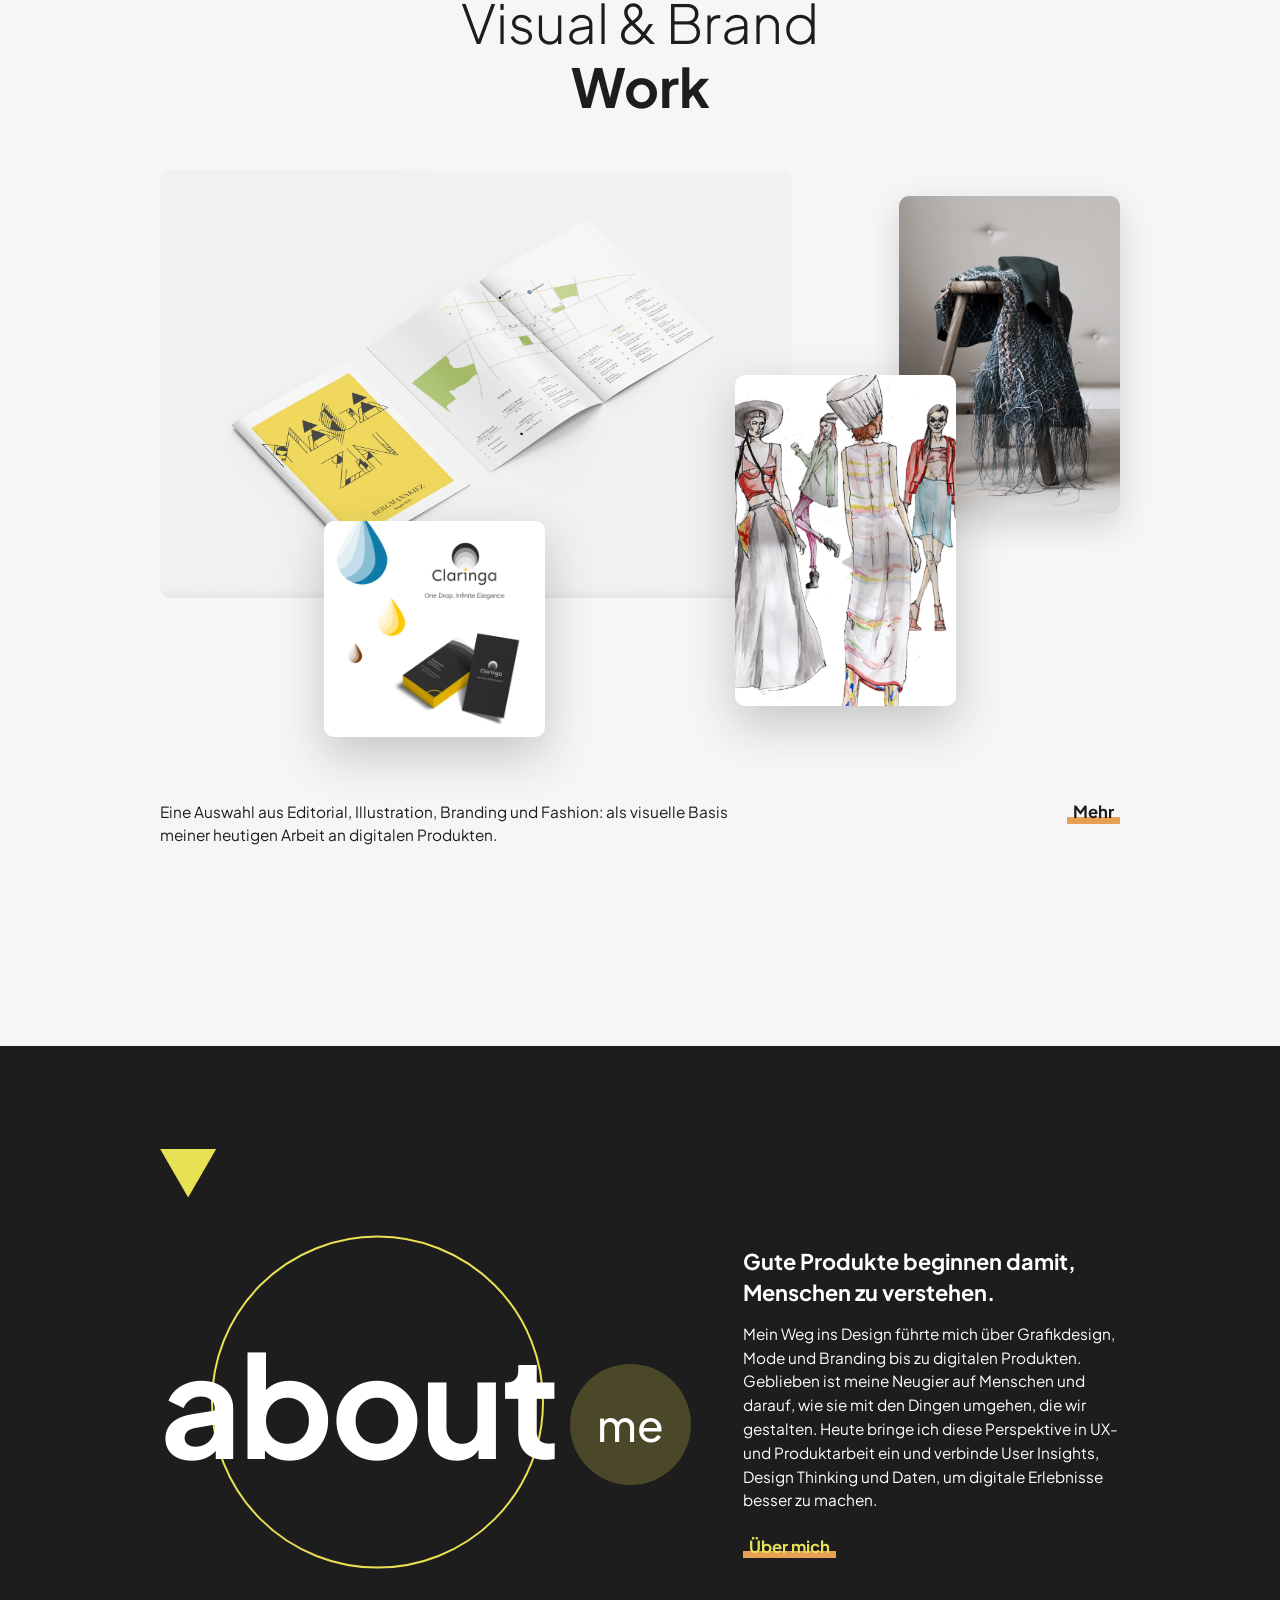
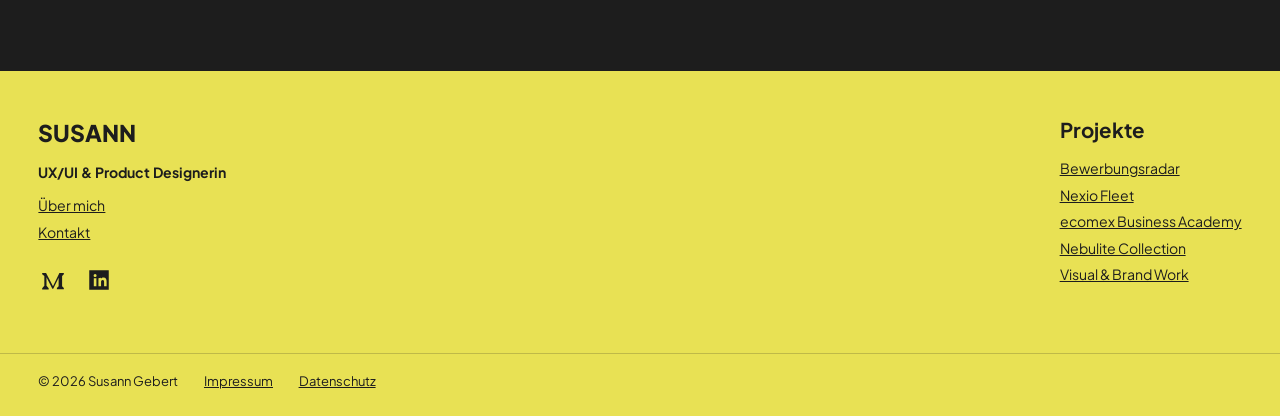
==== commit 4d75f342: "Bewerbungsradar: echter Stellen-Screen auch in Karussell, Teaser und Abschlusskachel Co-Authored-By:" ====
--- a/index.html
+++ b/index.html
@@ -144,7 +144,7 @@
       <li class="sm-tile sm-tall">
         <div class="sm-pic rd-anim" role="img" aria-label="Handy mit dem Reiter „Stellen“ des Bewerbungsradars: ein Papierflieger startet aus einer gezeichneten Hand, nacheinander erscheinen die Sprechblasen Finden, Ordnen, Belegen" data-i18n-aria="sm.radar">
           <div class="rd-stage">
-            <img class="rd-l-bg" src="images/radar-tile-bg.webp" width="1200" height="1500" loading="lazy" alt="">
+            <img class="rd-l-bg" src="images/radar-tile-bg.webp?v=2" width="1200" height="1500" loading="lazy" alt="">
             <img class="rd-l rd-l-lupe" src="images/radar-tile-lupe.webp" width="270" height="317" loading="lazy" alt="">
             <img class="rd-l rd-l-hand" src="images/radar-tile-hand.webp" width="364" height="364" loading="lazy" alt="">
             <img class="rd-l rd-l-plane" src="images/radar-tile-plane.webp" width="293" height="161" loading="lazy" alt="">
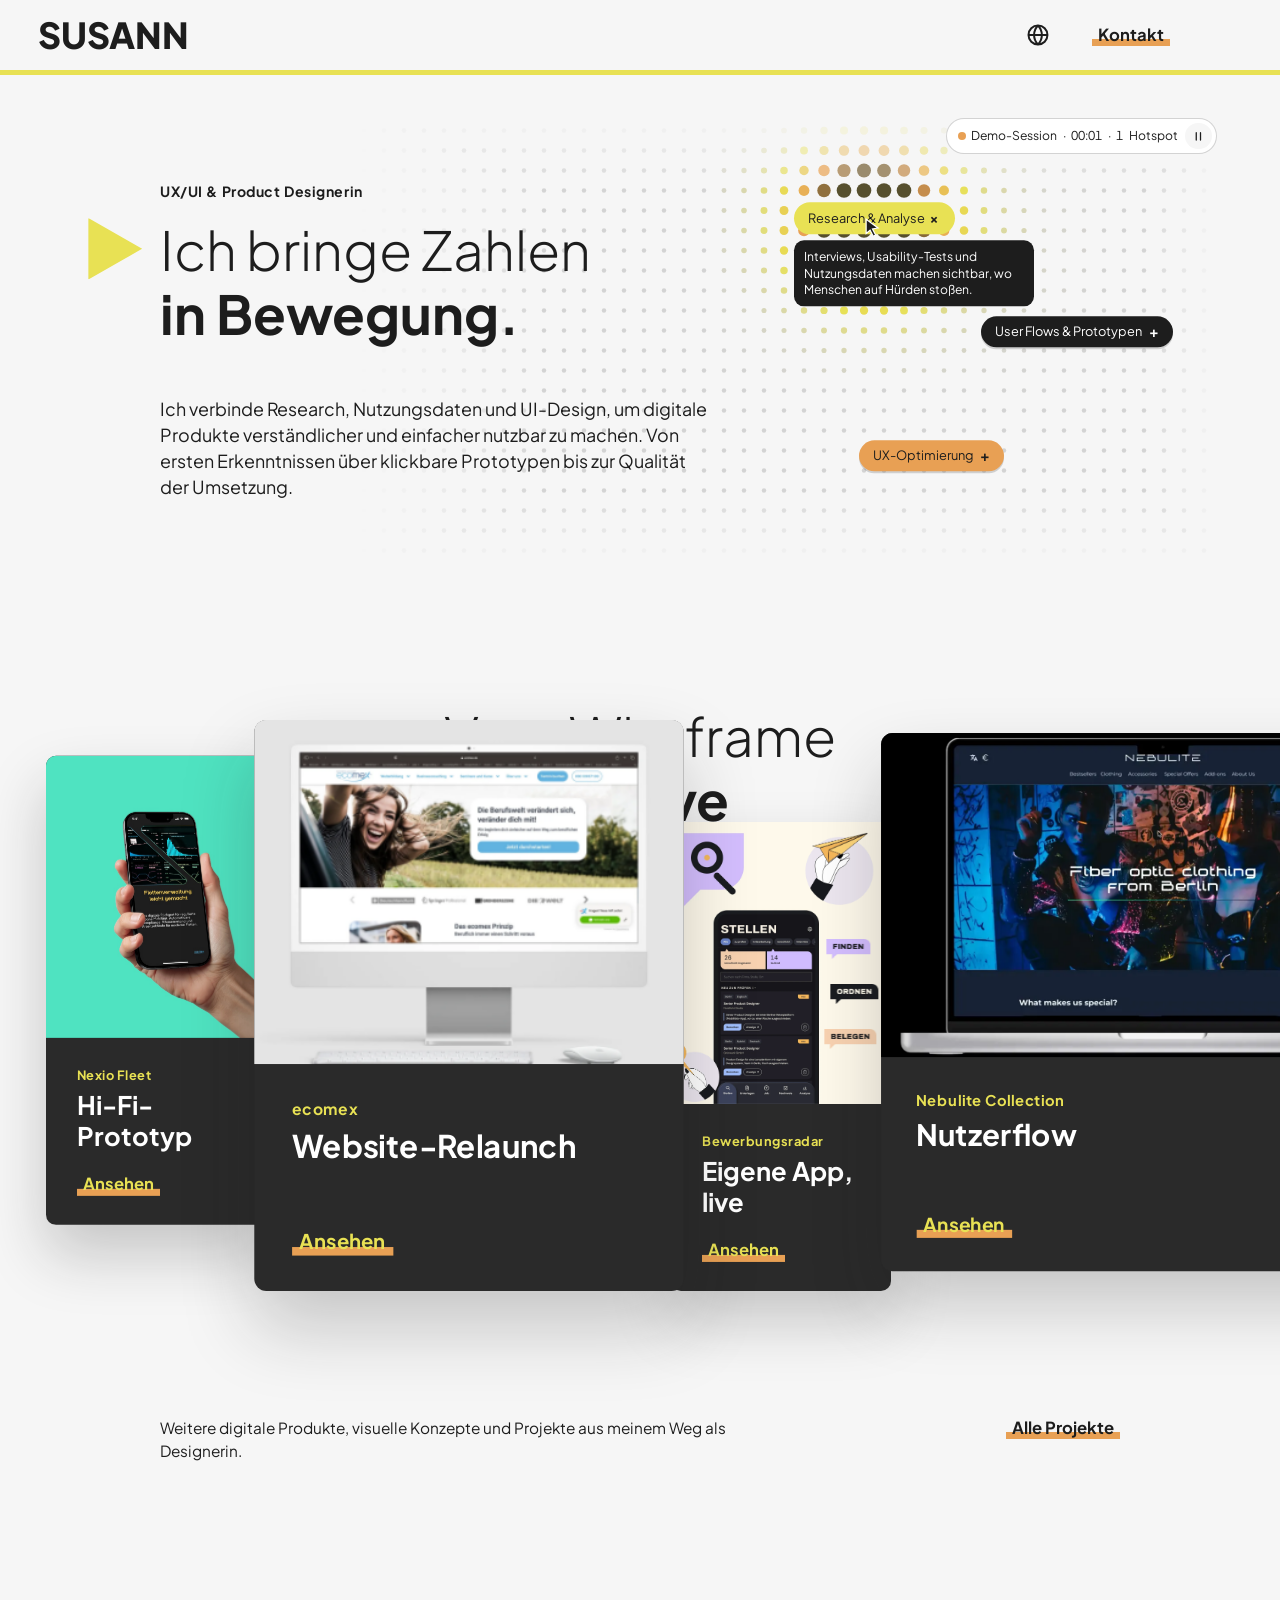
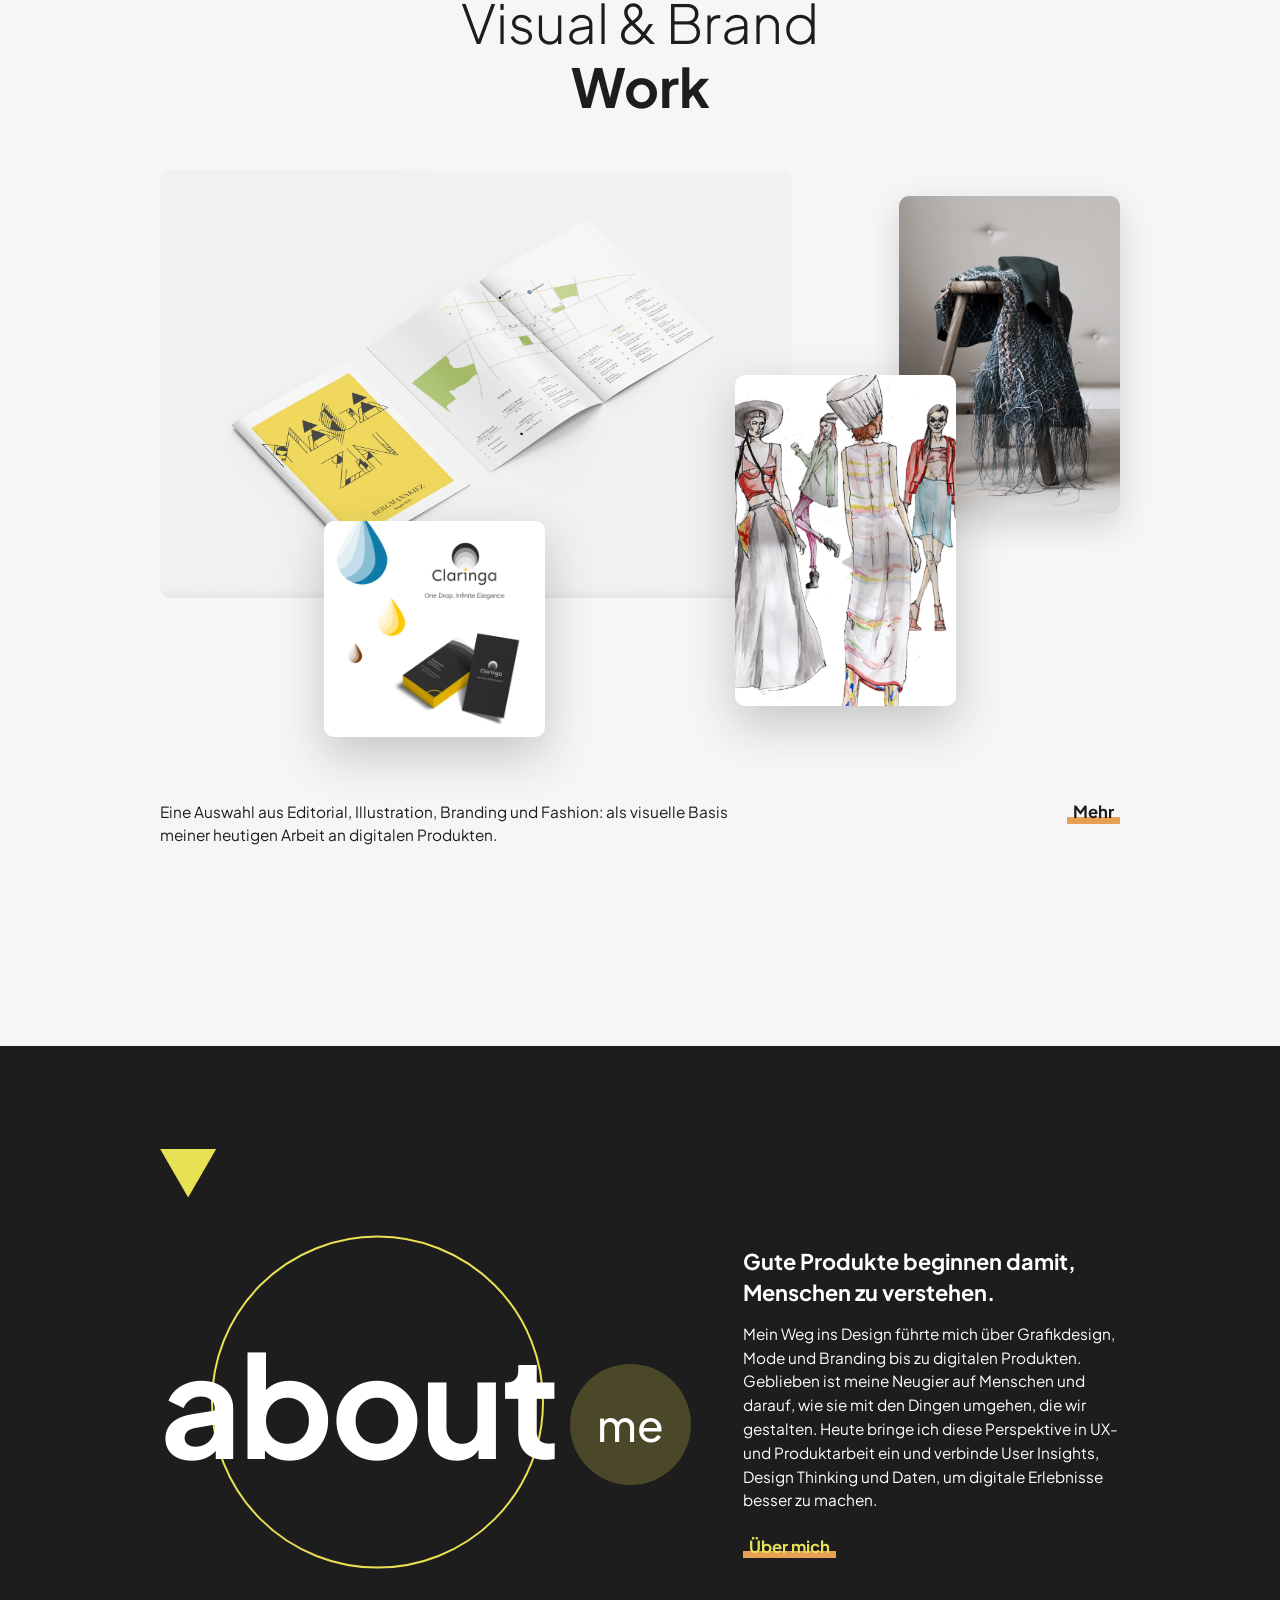
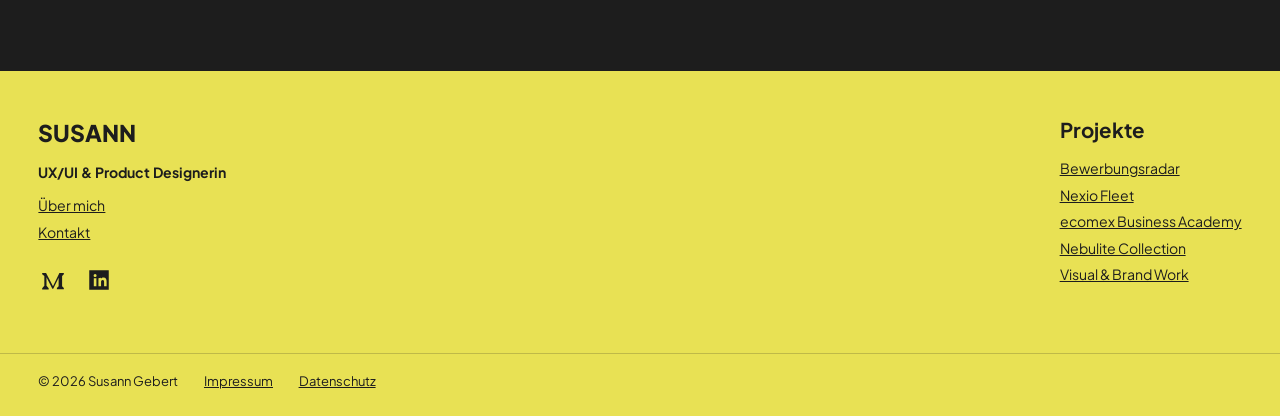
==== commit 5250710e: "Bewerbungsradar: Kurzüberblick-Box entfernt, Rolle um Flows und Screens ergänzt Co-Authored-By: Clau" ====
--- a/index.html
+++ b/index.html
@@ -27,7 +27,7 @@
 <link rel="icon" href="favicon.svg?v=2" type="image/svg+xml">
 <link rel="icon" href="favicon.ico?v=2" sizes="48x48">
 <link rel="apple-touch-icon" href="apple-touch-icon.png">
-<link rel="stylesheet" href="css/style.css?v=209">
+<link rel="stylesheet" href="css/style.css?v=210">
 <!-- Besucherstatistik: Umami (ohne Cookies), zählt nur auf susanngebert.com -->
 <script defer src="https://cloud.umami.is/script.js" data-website-id="f222214b-0634-4848-a78e-f9d0a3985930" data-domains="susanngebert.com"></script>
 </head>
--- a/css/style.css
+++ b/css/style.css
@@ -1087,11 +1087,6 @@
 .cs-themes.rd-review-3{grid-template-columns:repeat(3,minmax(0,1fr))}
 .rd-review .cs-theme{grid-template-columns:minmax(0,1fr)}
 .rd-phones,.rd-login{max-width:520px;margin-inline:auto}   /* Handy-Screens mittig */
-/* Kurzüberblick im Hero: Problem, Beitrag, Stand */
-.rd-glance{margin-top:clamp(24px,2.6vw,40px);padding:clamp(18px,2vw,32px);background:var(--rd-lilac);border-radius:0 calc(var(--radius) * 2.4) 0 0}
-.rd-glance-list{display:grid;grid-template-columns:repeat(3,minmax(0,1fr));gap:clamp(16px,2vw,32px)}
-.rd-glance-list dt{font-weight:700;font-size:clamp(15px,1.2vw,18px);margin-bottom:4px}
-.rd-glance-list dd{font-size:clamp(15px,1.15vw,17px);line-height:1.5}
 /* Wer hat was gemacht */
 .rd-roles{display:grid;grid-template-columns:minmax(0,1fr) minmax(0,1fr);gap:clamp(12px,1.6vw,24px);margin:clamp(20px,2.4vw,36px) 0 calc(clamp(20px,2.4vw,36px) + 16px)}
 .rd-role{padding:clamp(18px,2vw,30px)}
@@ -1107,9 +1102,6 @@
 @media (max-width:900px){
   .rd-roles{grid-template-columns:minmax(0,1fr);gap:32px}
 }
-@media (max-width:700px){
-  .rd-glance-list{grid-template-columns:minmax(0,1fr)}
-}
 .rd-single{max-width:250px}
 @media (max-width:900px){
   .rd-stats,.cs-themes.rd-review{grid-template-columns:minmax(0,1fr)}
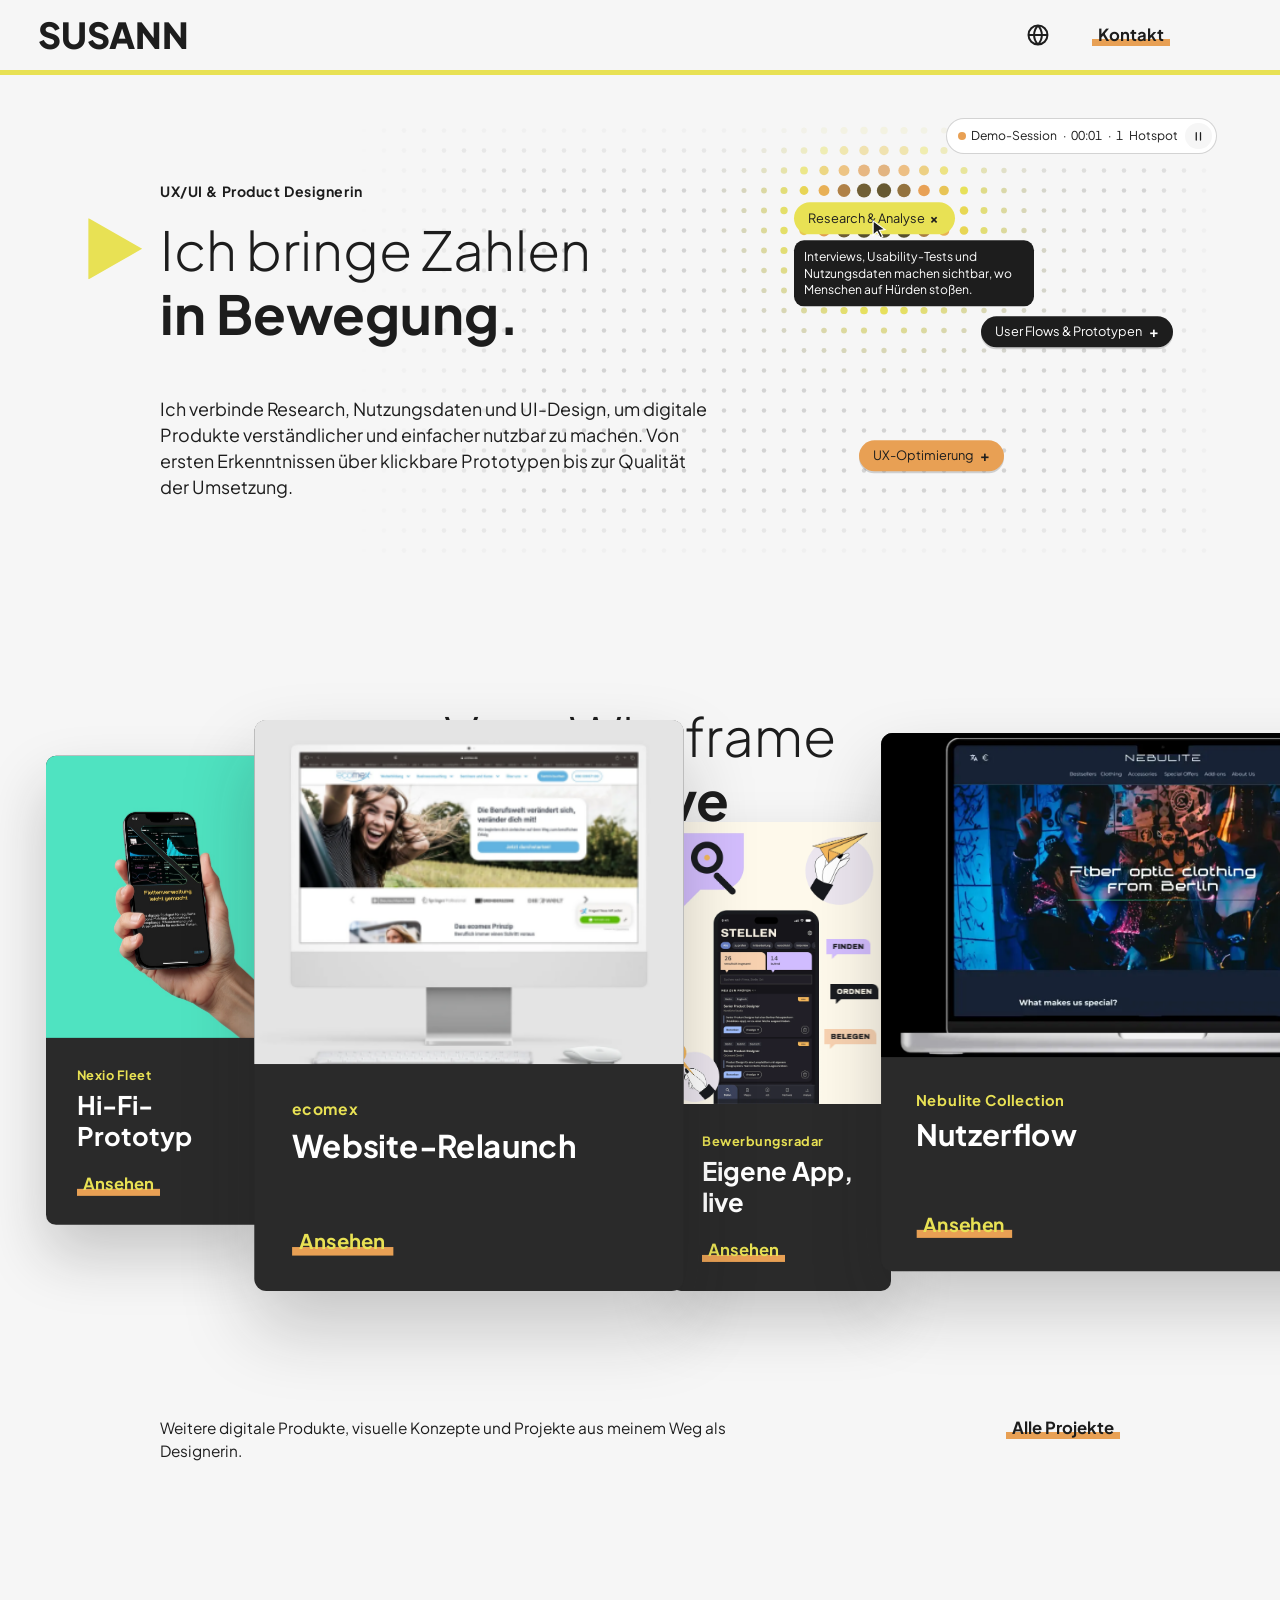
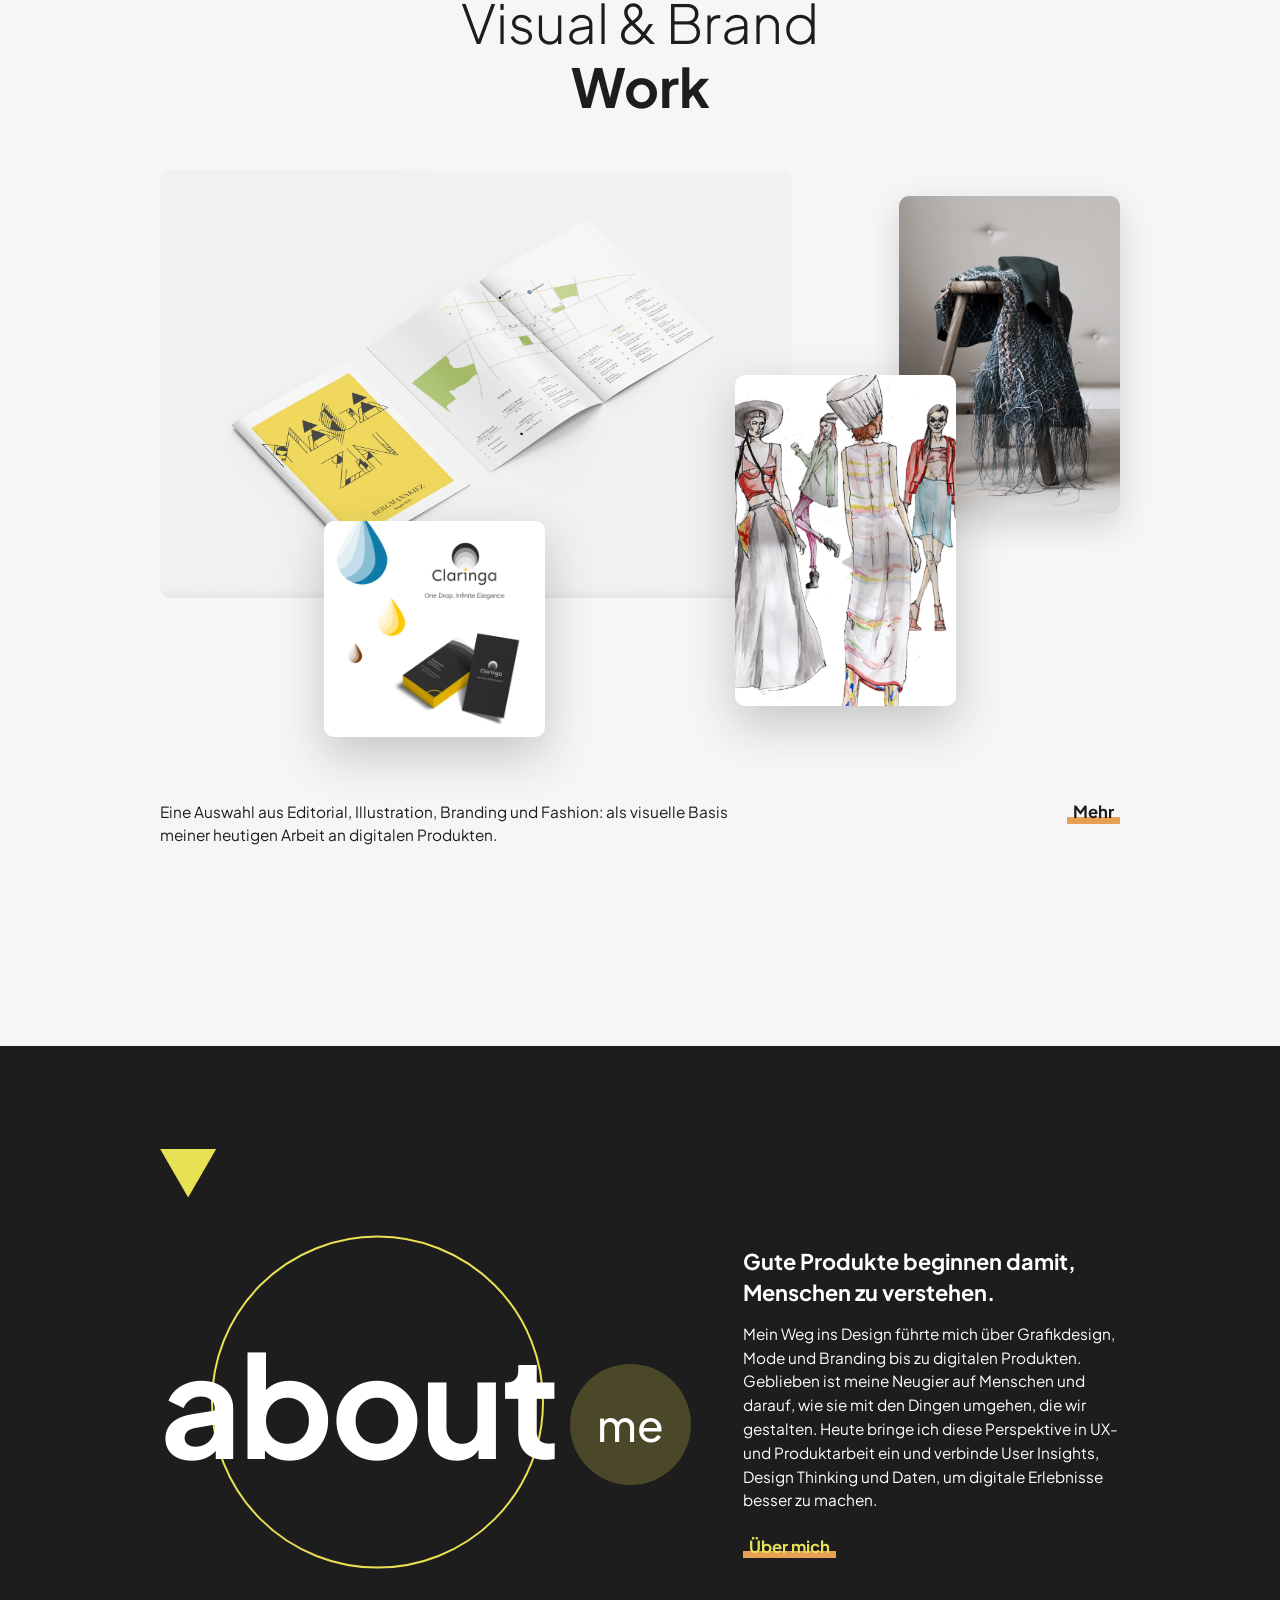
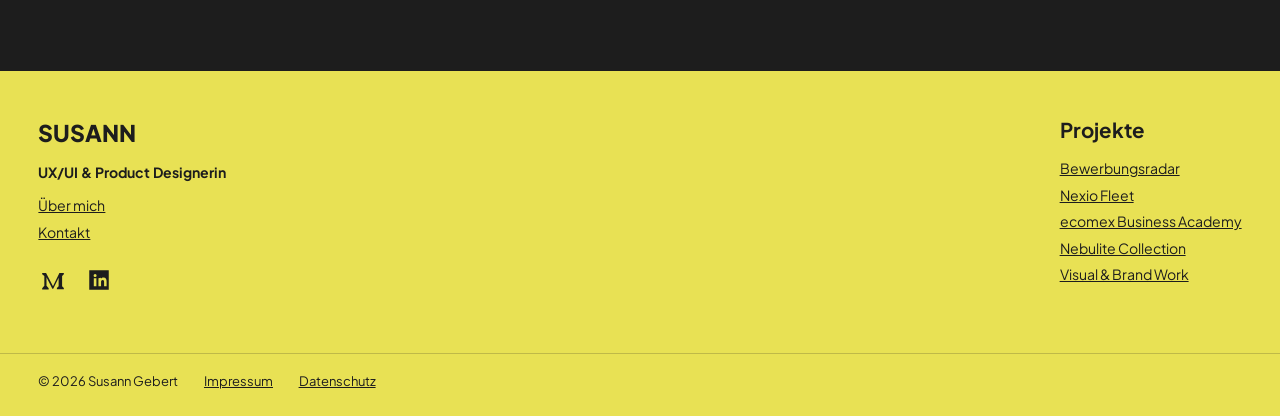
==== commit 6da80818: "Bewerbungsradar: finaler Stellen-Screen aus Figma (Statusleiste, Reiter Mappe) in Case Study, Hero, " ====
--- a/index.html
+++ b/index.html
@@ -144,7 +144,7 @@
       <li class="sm-tile sm-tall">
         <div class="sm-pic rd-anim" role="img" aria-label="Handy mit dem Reiter „Stellen“ des Bewerbungsradars: ein Papierflieger startet aus einer gezeichneten Hand, nacheinander erscheinen die Sprechblasen Finden, Ordnen, Belegen" data-i18n-aria="sm.radar">
           <div class="rd-stage">
-            <img class="rd-l-bg" src="images/radar-tile-bg.webp?v=2" width="1200" height="1500" loading="lazy" alt="">
+            <img class="rd-l-bg" src="images/radar-tile-bg.webp?v=3" width="1200" height="1500" loading="lazy" alt="">
             <img class="rd-l rd-l-lupe" src="images/radar-tile-lupe.webp" width="270" height="317" loading="lazy" alt="">
             <img class="rd-l rd-l-hand" src="images/radar-tile-hand.webp" width="364" height="364" loading="lazy" alt="">
             <img class="rd-l rd-l-plane" src="images/radar-tile-plane.webp" width="293" height="161" loading="lazy" alt="">
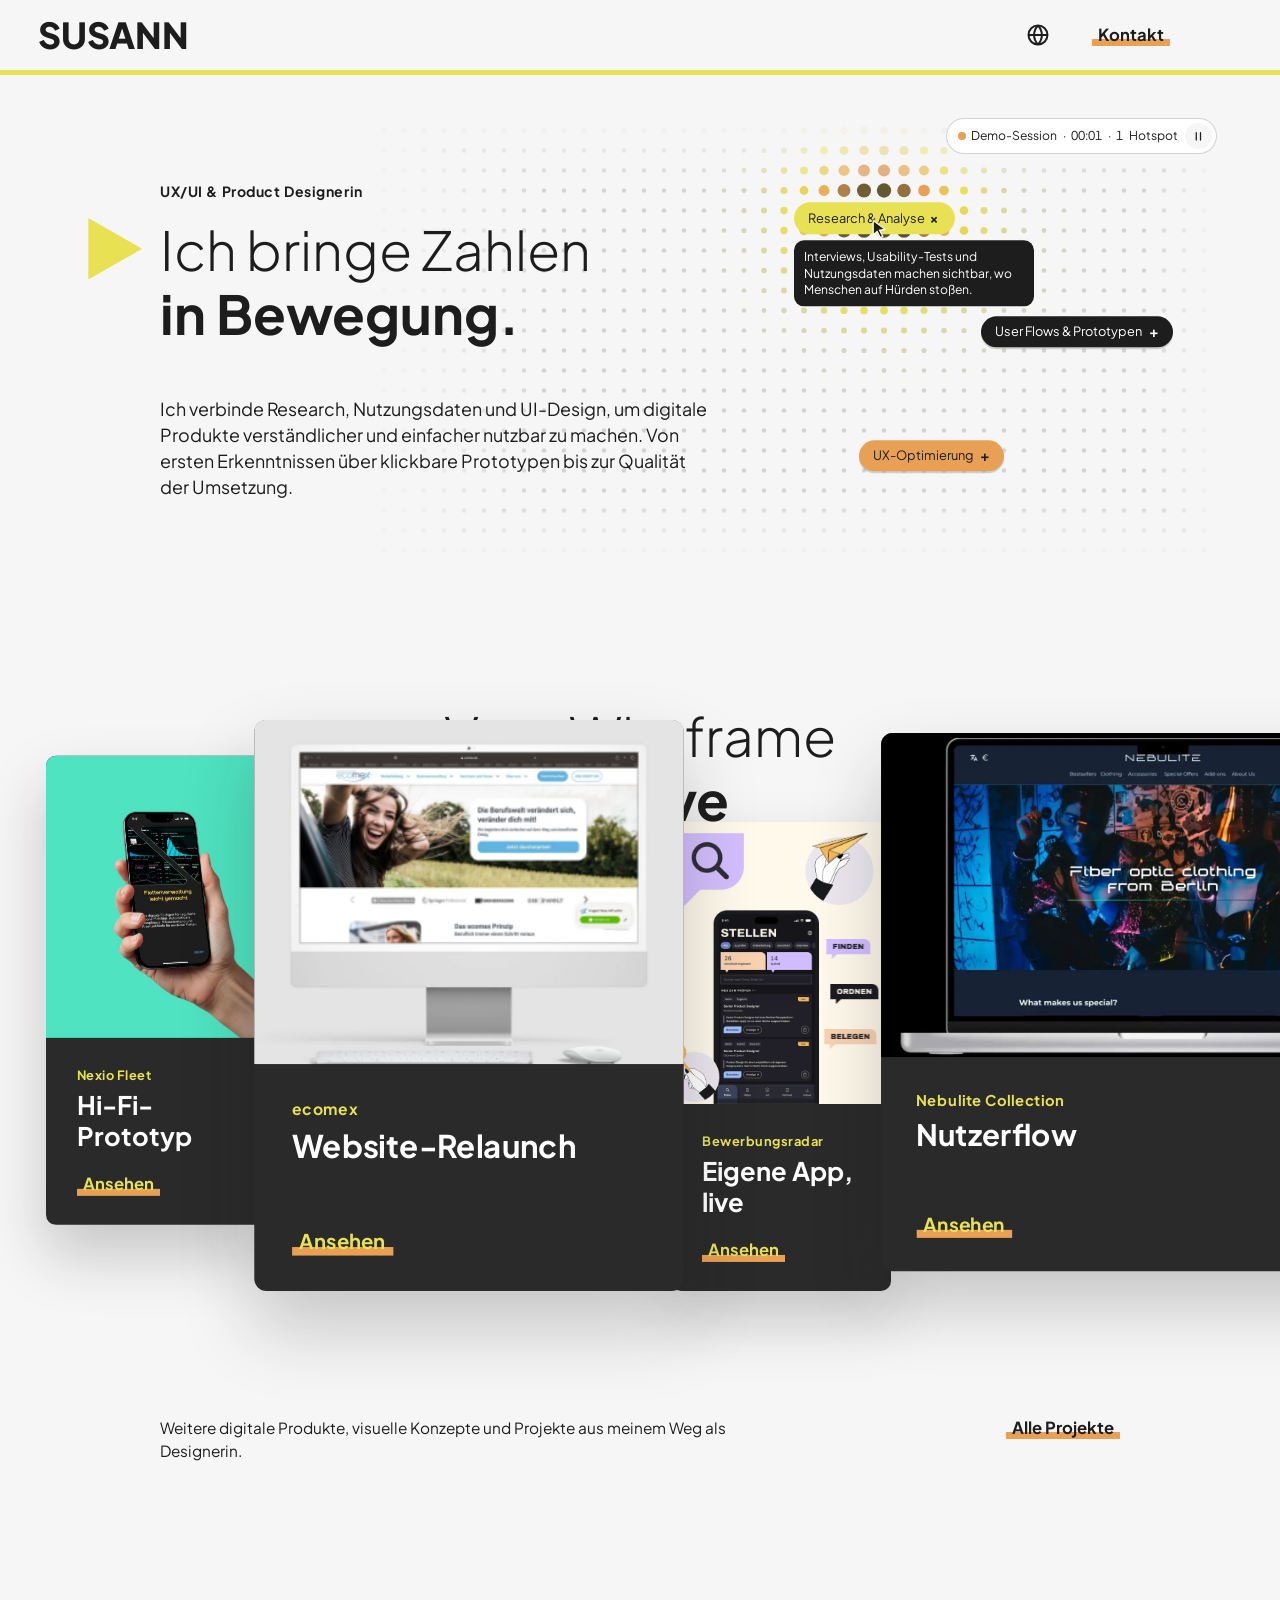
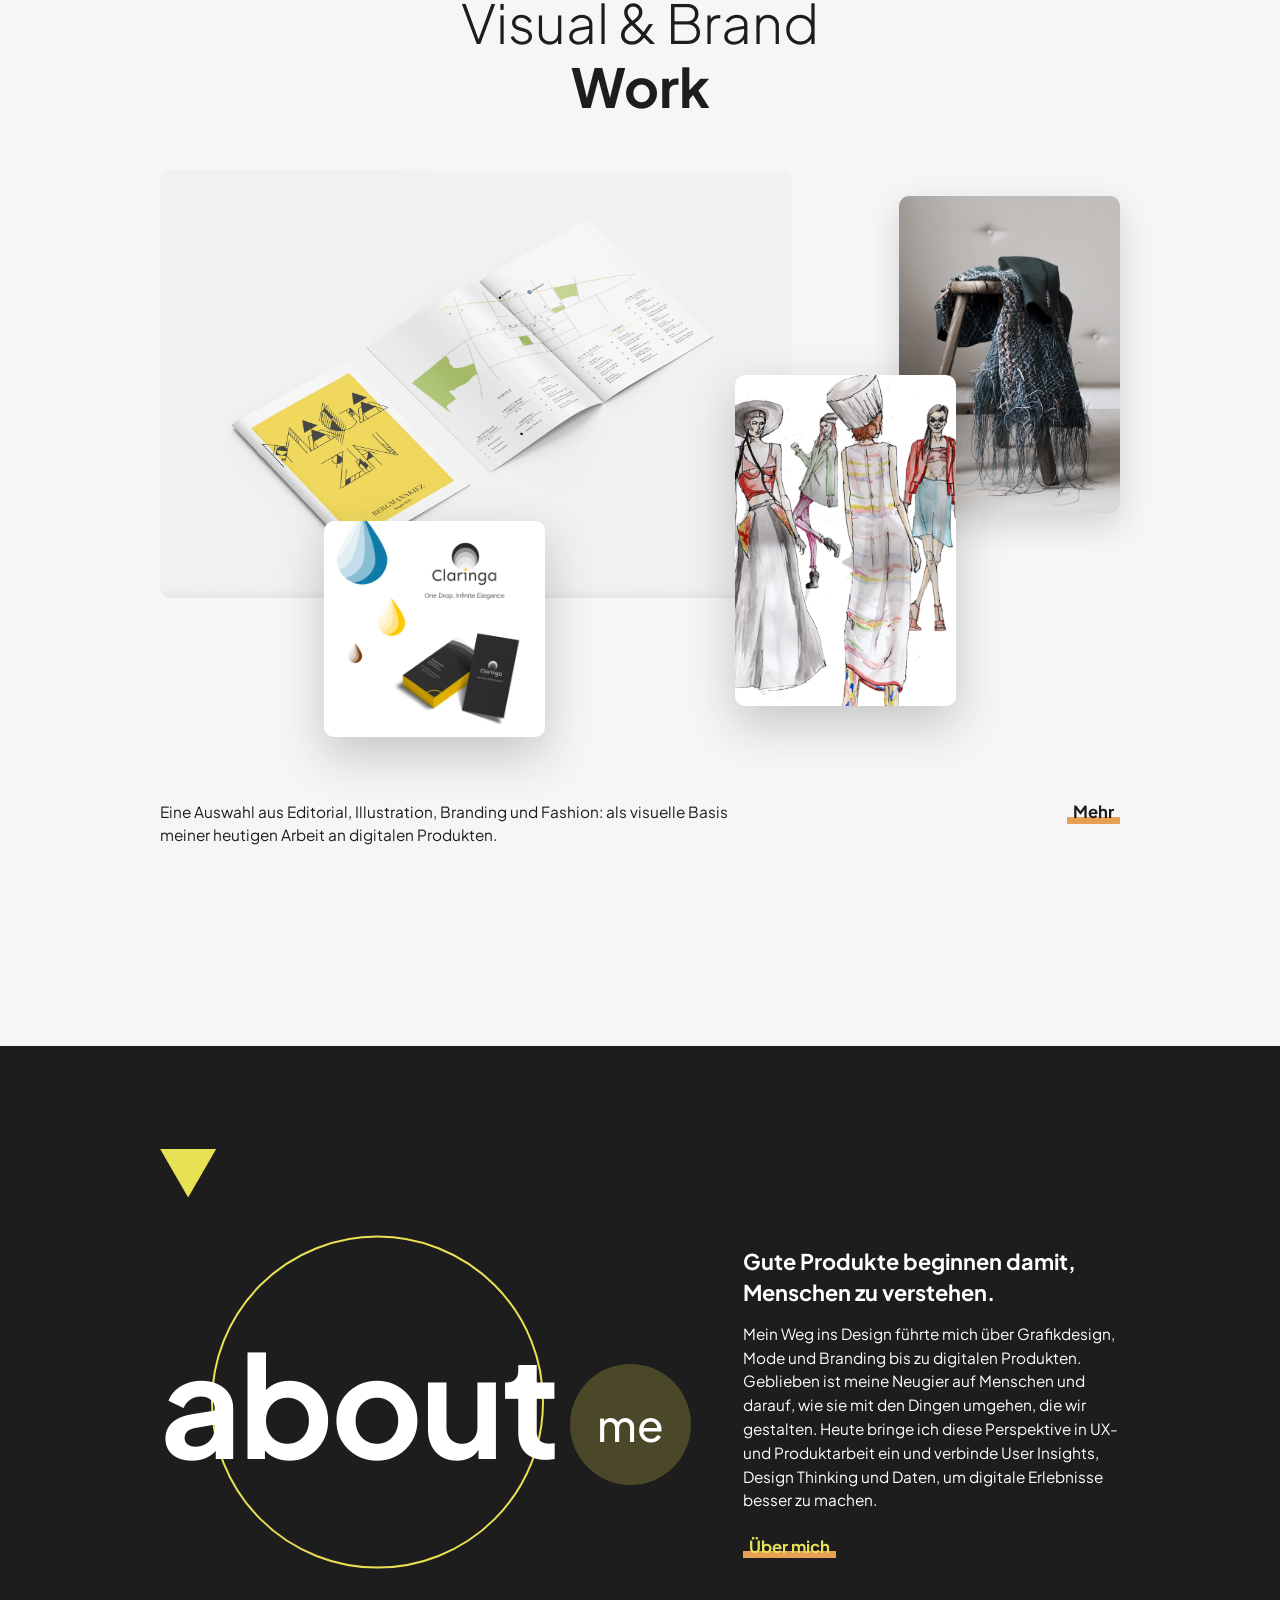
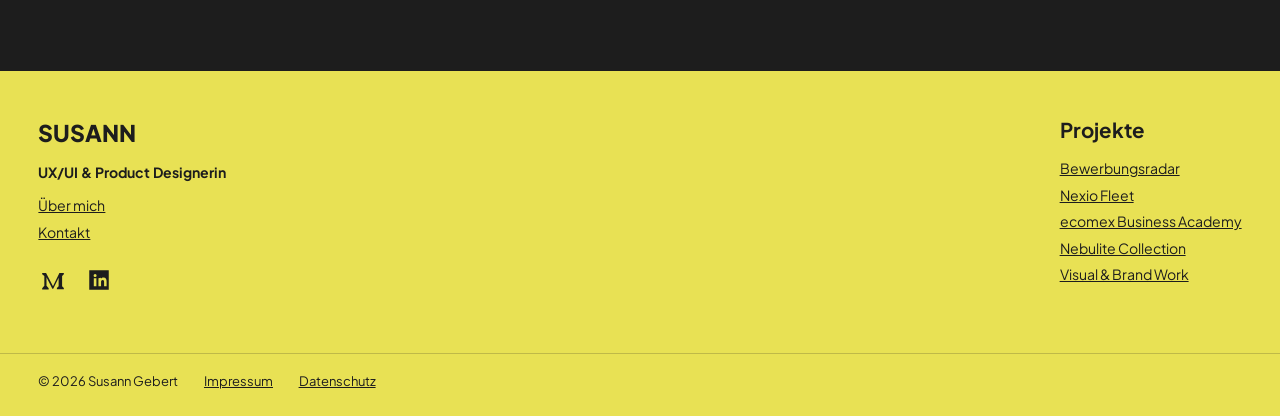
==== commit c13fbe2b: "Bewerbungsradar: Lupe in der Sprechblase wie im App-Symbol, ohne orangenen Punkt Co-Authored-By: Cla" ====
--- a/index.html
+++ b/index.html
@@ -144,7 +144,7 @@
       <li class="sm-tile sm-tall">
         <div class="sm-pic rd-anim" role="img" aria-label="Handy mit dem Reiter „Stellen“ des Bewerbungsradars: ein Papierflieger startet aus einer gezeichneten Hand, nacheinander erscheinen die Sprechblasen Finden, Ordnen, Belegen" data-i18n-aria="sm.radar">
           <div class="rd-stage">
-            <img class="rd-l-bg" src="images/radar-tile-bg.webp?v=3" width="1200" height="1500" loading="lazy" alt="">
+            <img class="rd-l-bg" src="images/radar-tile-bg.webp?v=4" width="1200" height="1500" loading="lazy" alt="">
             <img class="rd-l rd-l-lupe" src="images/radar-tile-lupe.webp" width="270" height="317" loading="lazy" alt="">
             <img class="rd-l rd-l-hand" src="images/radar-tile-hand.webp" width="364" height="364" loading="lazy" alt="">
             <img class="rd-l rd-l-plane" src="images/radar-tile-plane.webp" width="293" height="161" loading="lazy" alt="">
